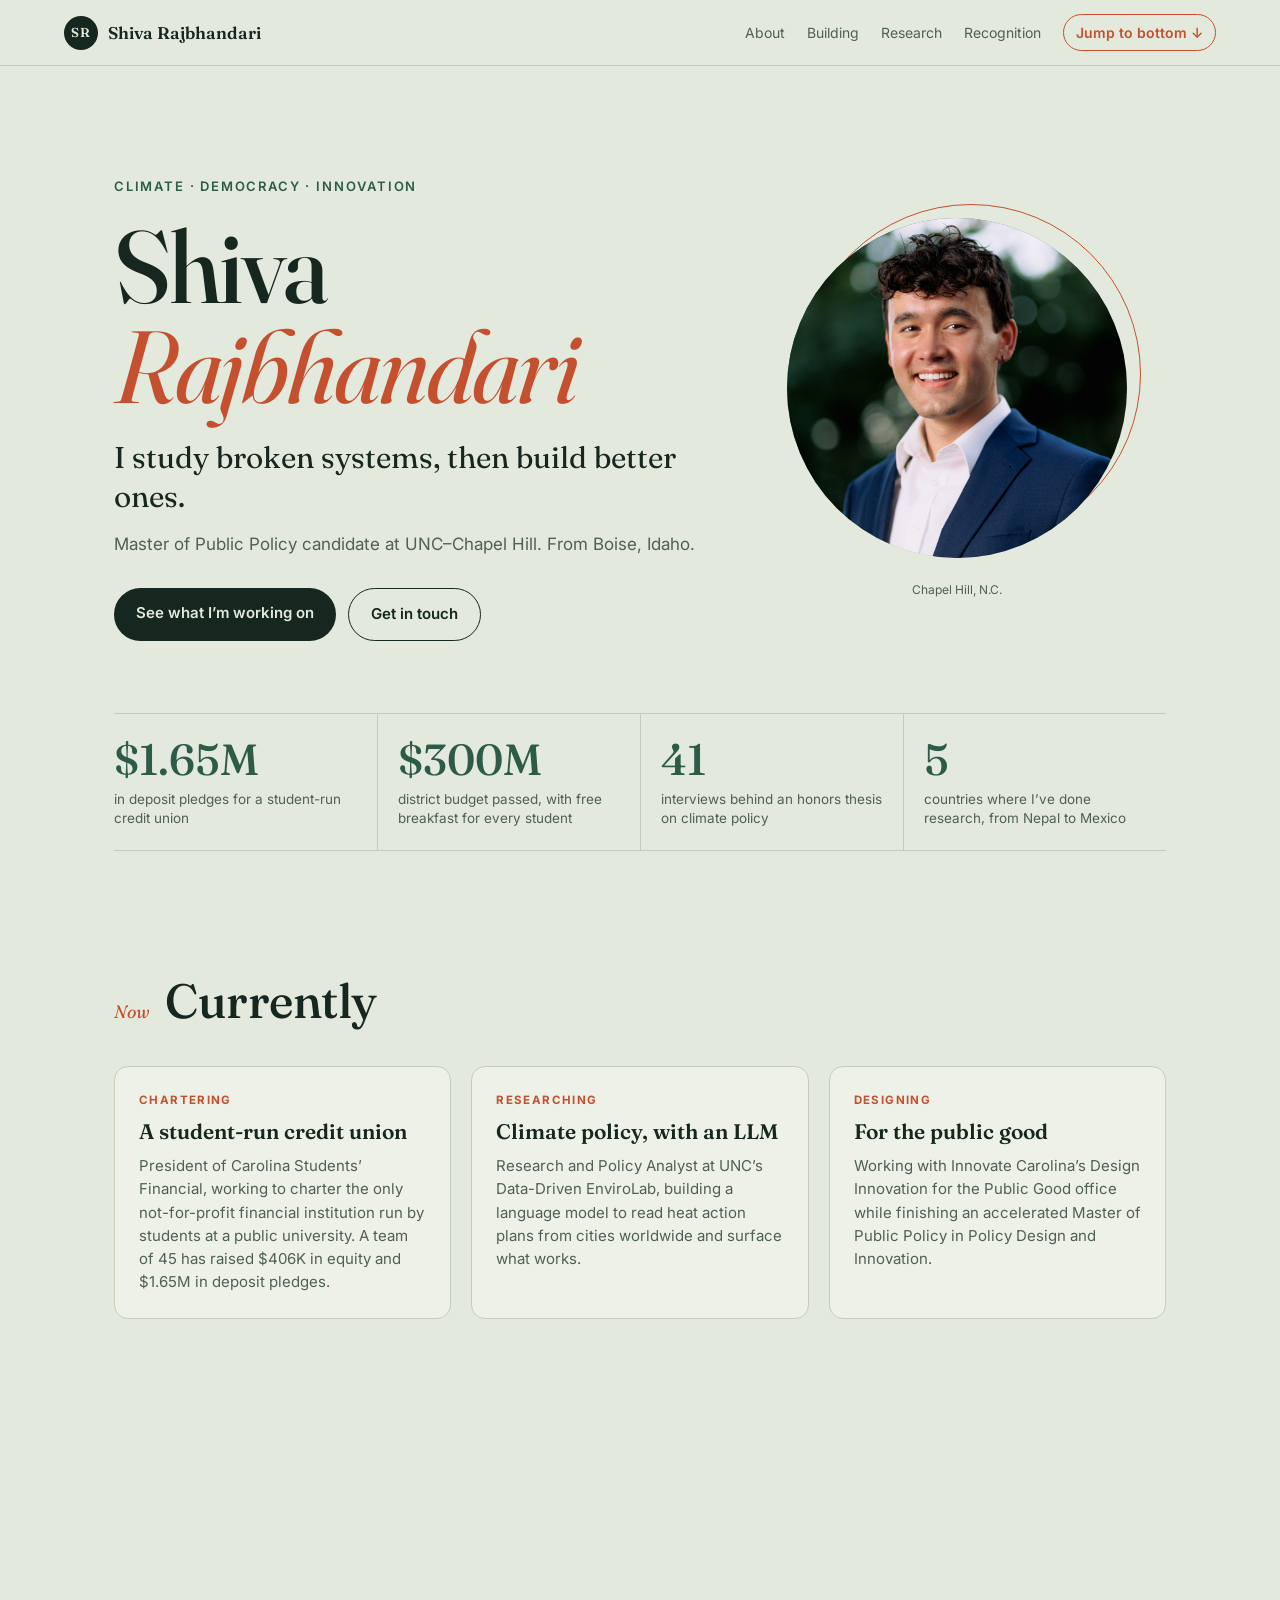
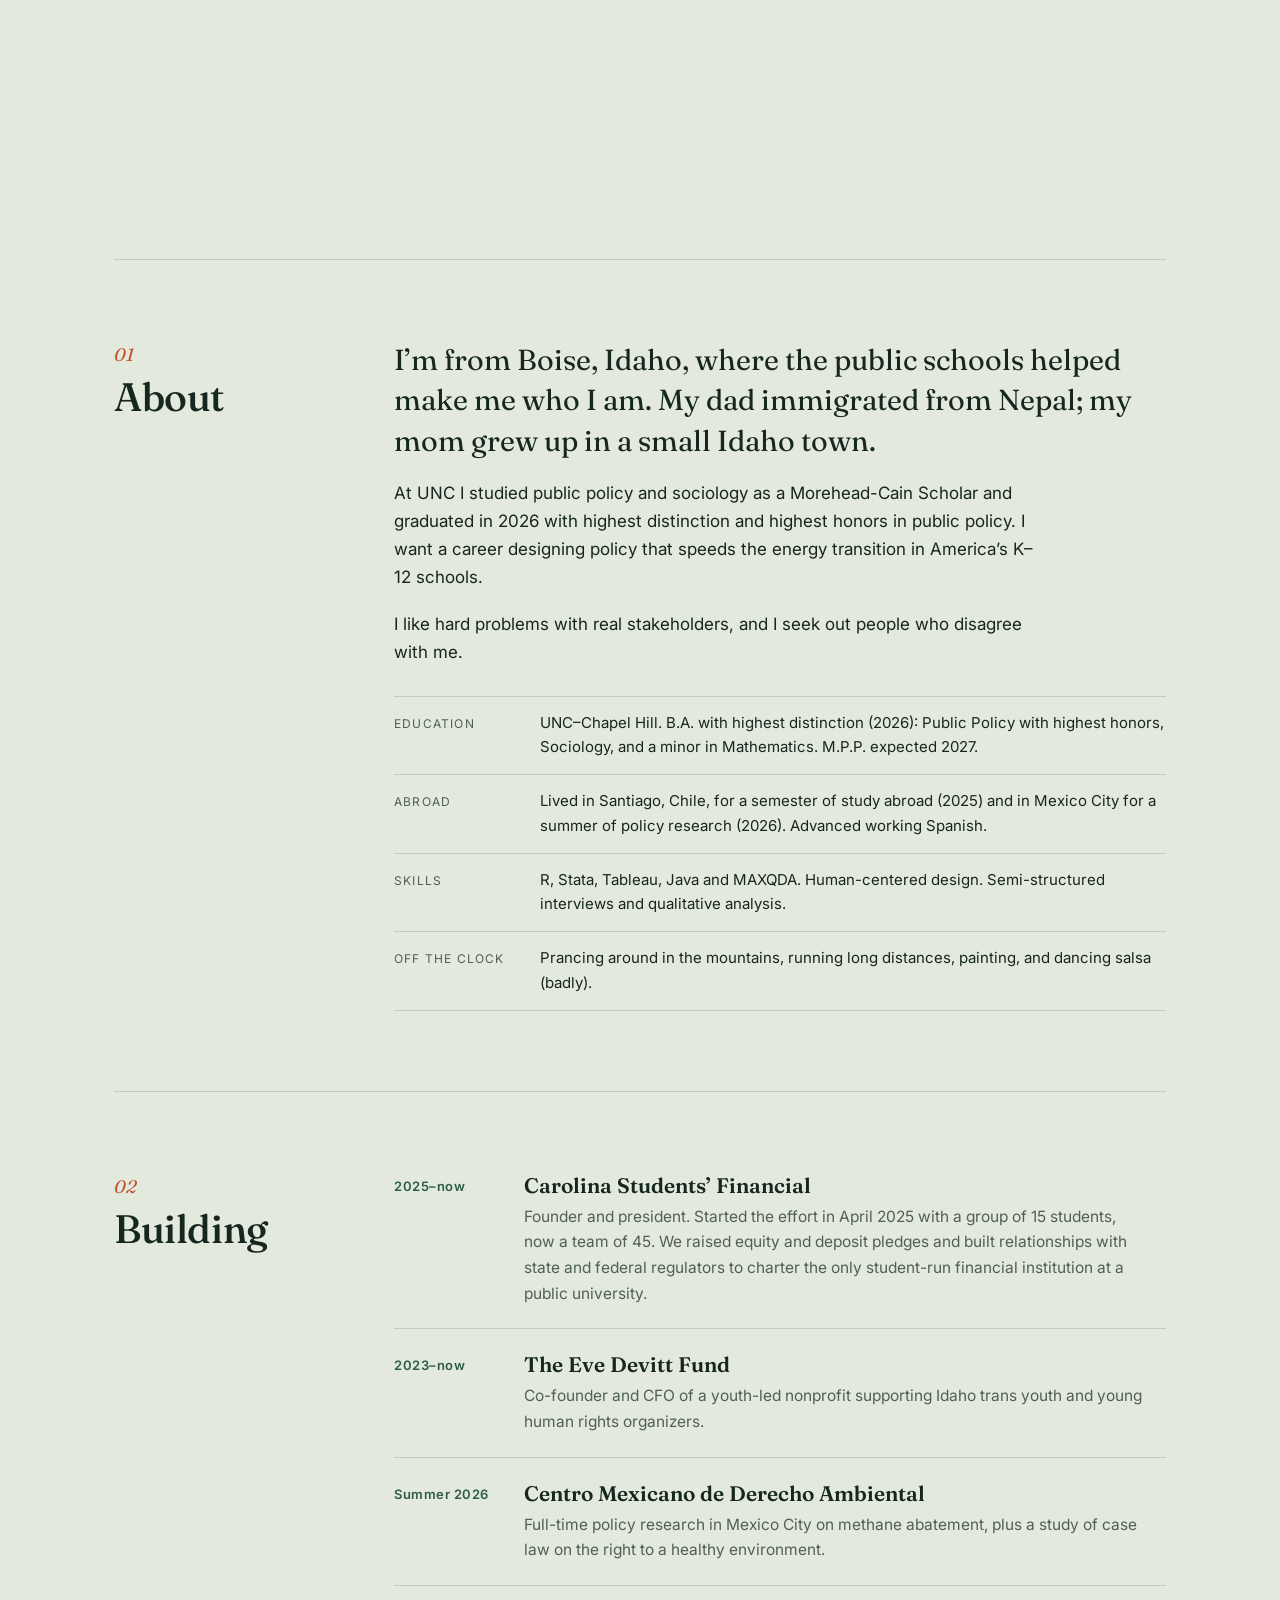
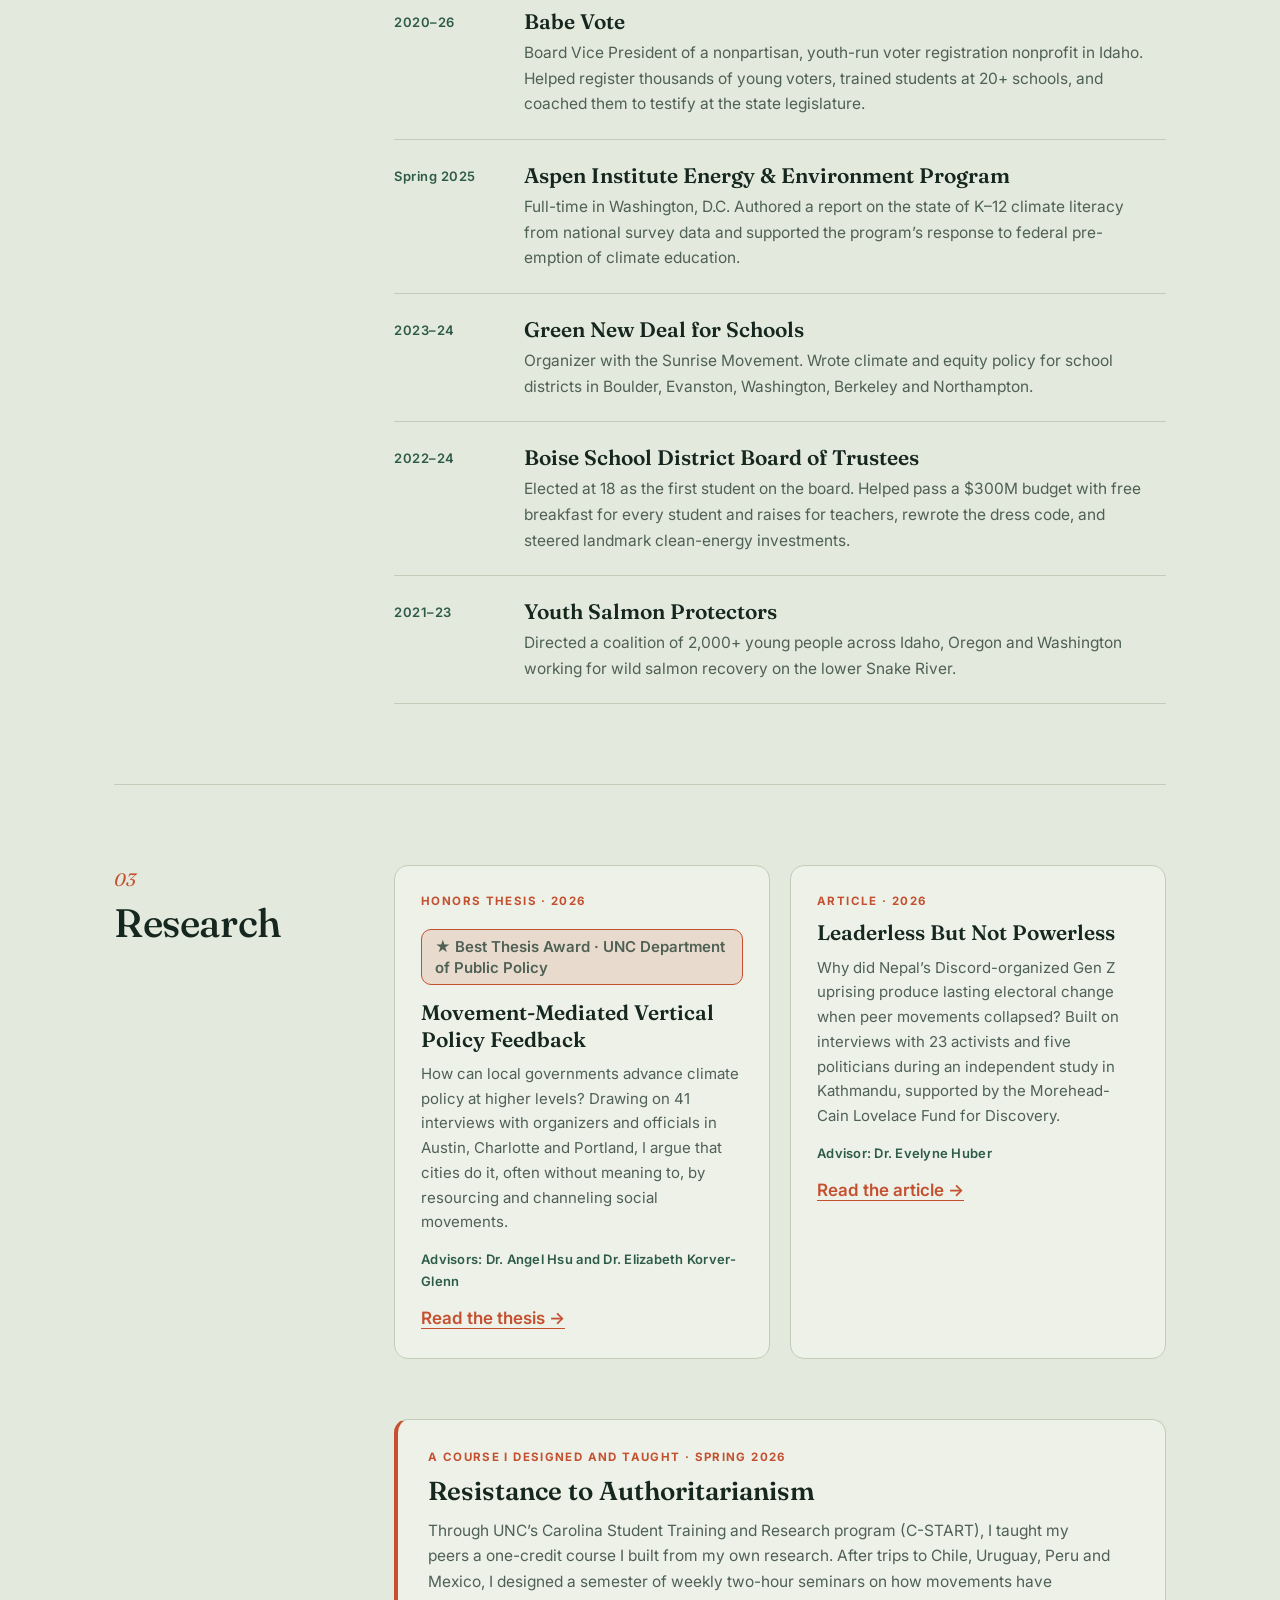
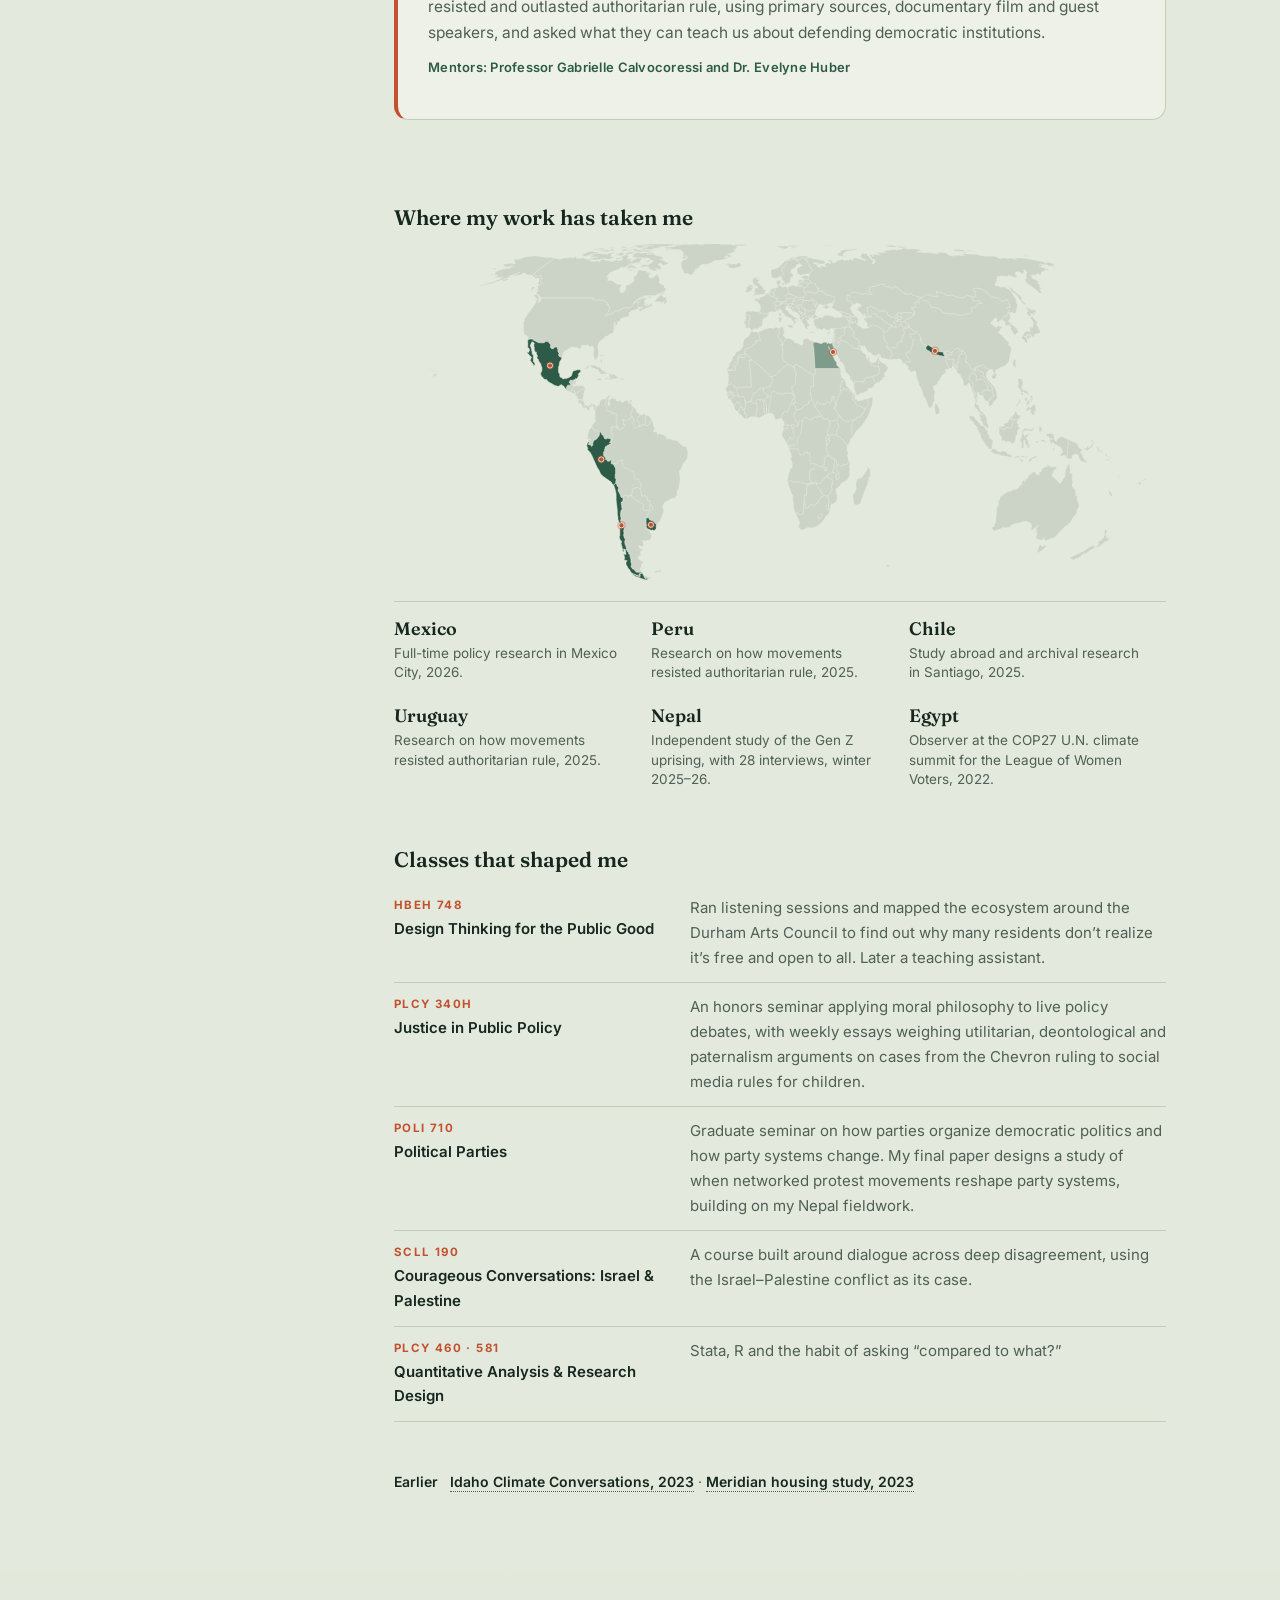
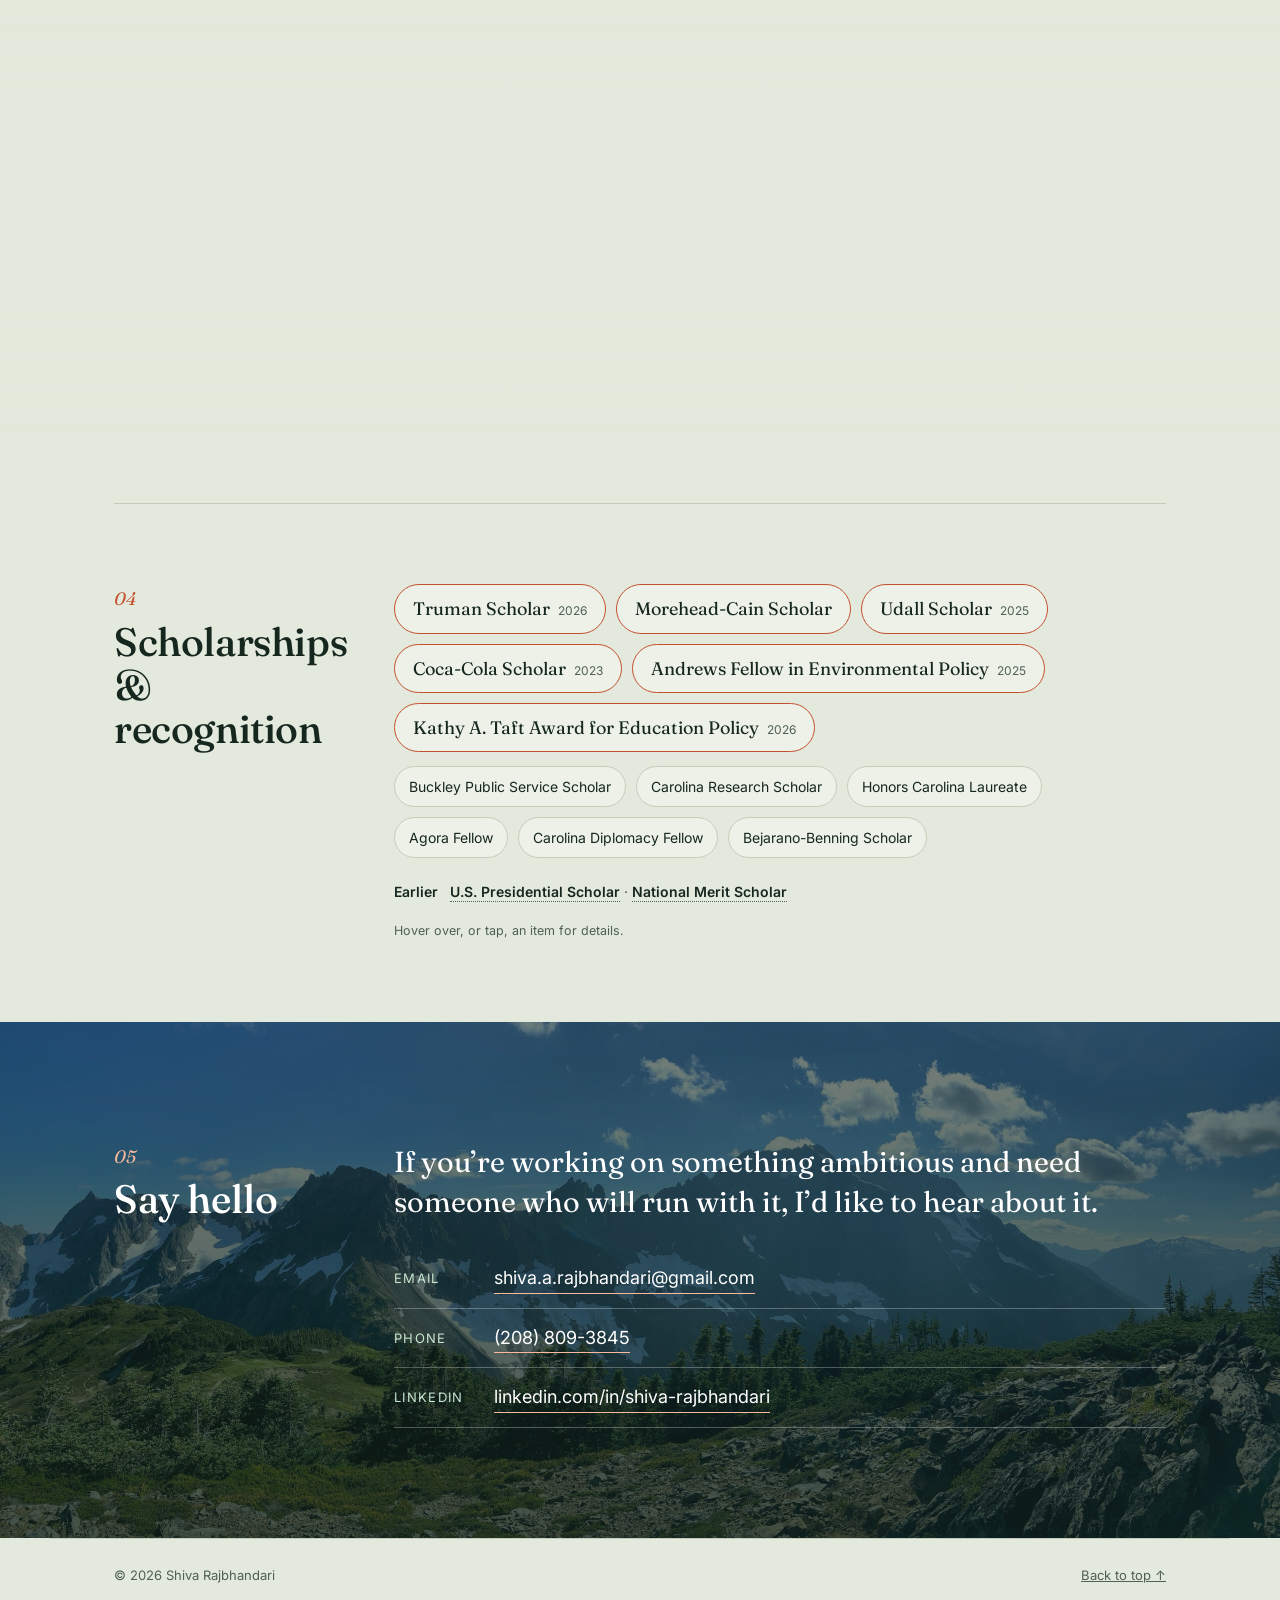
==== index.html @ c817c5ae "Classes: correct PLCY 340H number and rewrite 340H and POLI 710 descriptions Co-Authored-By: Claude " ====
<!doctype html>
<html lang="en">
<head>
<meta charset="utf-8">
<meta name="viewport" content="width=device-width,initial-scale=1">
<title>Shiva Rajbhandari</title>
<meta name="description" content="Shiva Rajbhandari builds institutions and policy at the intersection of climate, democracy and innovation. Master of Public Policy candidate at UNC–Chapel Hill, from Boise, Idaho.">
<link rel="preconnect" href="https://fonts.googleapis.com"><link rel="preconnect" href="https://fonts.gstatic.com" crossorigin>
<link href="https://fonts.googleapis.com/css2?family=Fraunces:ital,opsz,wght@0,9..144,400;0,9..144,500;0,9..144,600;1,9..144,400&family=Inter:wght@400;500;600;700&display=swap" rel="stylesheet">
<meta property="og:type" content="website">
<meta property="og:title" content="Shiva Rajbhandari">
<meta property="og:description" content="Shiva Rajbhandari builds institutions and policy at the intersection of climate, democracy and innovation. Master of Public Policy candidate at UNC–Chapel Hill, from Boise, Idaho.">
<meta property="og:url" content="https://www.shivarajbhandari.com/">
<meta property="og:image" content="https://www.shivarajbhandari.com/img/headshot.jpg">
<meta name="twitter:card" content="summary">
<link rel="canonical" href="https://www.shivarajbhandari.com/">
<link rel="icon" href="data:image/svg+xml,%3Csvg xmlns='http://www.w3.org/2000/svg' viewBox='0 0 64 64'%3E%3Ccircle cx='32' cy='32' r='32' fill='%2316271F'/%3E%3Ctext x='32' y='41' font-family='Georgia,serif' font-size='26' text-anchor='middle' fill='%23EDF1E7'%3ESR%3C/text%3E%3C/svg%3E">
<meta name="theme-color" content="#E3E9DC">
<script>document.documentElement.classList.add('js')</script>
<style>/* Direction A — "Field Notes": warm editorial, serif display, salmon accent */
:root{
  --bg:#E3E9DC; --paper:#EDF1E7; --ink:#16271F; --muted:#4F6055; --line:#C3CDB9;
  --accent:#C4502F; --river:#2D5B48; --gutter:clamp(20px,5vw,72px);
  --serif:'Fraunces',Georgia,serif; --sans:'Inter',system-ui,sans-serif;
}
@media (prefers-color-scheme: dark){
  :root{--bg:#1F3A2E;--paper:#274637;--ink:#EEF1E6;--muted:#AEC1B4;--line:#3A5A49;--accent:#F49C7A;--river:#BDE6C8}
}
*{box-sizing:border-box;margin:0}
html{scroll-behavior:smooth}
body{background:var(--bg);color:var(--ink);font:400 17px/1.65 var(--sans);-webkit-font-smoothing:antialiased}
a{color:inherit}
.skip{position:absolute;left:-999px}.skip:focus{left:12px;top:12px;background:var(--ink);color:var(--bg);padding:8px 12px;z-index:99}
.nav{position:sticky;top:0;z-index:20;display:flex;justify-content:space-between;align-items:center;padding:14px var(--gutter);background:color-mix(in srgb,var(--bg) 88%,transparent);backdrop-filter:blur(10px);border-bottom:1px solid var(--line)}
.brand{display:flex;gap:10px;align-items:center;text-decoration:none;font-family:var(--serif);font-weight:600}
.brand-mark{display:grid;place-items:center;width:34px;height:34px;border-radius:50%;background:var(--ink);color:var(--bg);font-size:13px;letter-spacing:.04em}
.nav nav{display:flex;gap:22px;align-items:center;font-size:14px}
.nav nav a{text-decoration:none;color:var(--muted)}.nav nav a:hover{color:var(--ink)}
.nav .jump{color:var(--accent);font-weight:600;border:1px solid var(--accent);padding:6px 12px;border-radius:99px}
.nav .jump:hover{background:var(--accent);color:var(--bg)}
main{max-width:1180px;margin:0 auto;padding:0 var(--gutter)}
.hero{display:grid;grid-template-columns:1.4fr 1fr;gap:48px;align-items:center;padding:clamp(48px,9vw,110px) 0 40px}
.eyebrow{font-size:13px;letter-spacing:.14em;text-transform:uppercase;color:var(--river);font-weight:600}
h1{font-family:var(--serif);font-weight:500;font-size:clamp(46px,8vw,104px);line-height:.98;letter-spacing:-.02em;margin:18px 0 22px}
h1 .em{font-style:italic;color:var(--accent);font-weight:400}
.lede{font-family:var(--serif);font-size:clamp(21px,2.6vw,30px);line-height:1.3;max-width:24em}
.sub{color:var(--muted);margin-top:14px}
.cta{display:flex;gap:12px;flex-wrap:wrap;margin-top:30px}
.btn{display:inline-block;text-decoration:none;font-weight:600;font-size:15px;padding:13px 22px;border-radius:99px;transition:transform .2s,background .2s}
.btn:hover{transform:translateY(-2px)}
.btn.primary{background:var(--ink);color:var(--bg)}.btn.ghost{border:1px solid var(--ink)}
.portrait{justify-self:center;position:relative}
.portrait-frame{width:min(340px,70vw);aspect-ratio:1;border-radius:50%;background:linear-gradient(140deg,var(--river),#8DB5A8 60%,#E9B79F);display:grid;place-items:center;font-family:var(--serif);font-size:96px;color:#fff;position:relative;z-index:1}
.portrait-frame::after{content:"";position:absolute;inset:0;border:1.5px solid var(--accent);border-radius:50%;transform:translate(14px,-14px);z-index:-1}
figcaption{text-align:center;font-size:12px;color:var(--muted);margin-top:22px}
.facts{grid-column:1/-1;list-style:none;padding:0;display:grid;grid-template-columns:repeat(4,1fr);border-top:1px solid var(--line);border-bottom:1px solid var(--line);margin-top:24px}
.facts li{padding:22px 20px;border-left:1px solid var(--line)}.facts li:first-child{border-left:0;padding-left:0}
.facts strong{display:block;font-family:var(--serif);font-size:clamp(28px,3.4vw,44px);font-weight:500;color:var(--river);line-height:1.1}
.facts span{font-size:13.5px;color:var(--muted);line-height:1.4;display:block;margin-top:6px}
.section-head{display:flex;align-items:baseline;gap:16px}
.num{font-family:var(--serif);font-style:italic;color:var(--accent);font-size:18px}
h2{font-family:var(--serif);font-weight:500;font-size:clamp(30px,4vw,48px);letter-spacing:-.01em}
h3{font-family:var(--serif);font-weight:600;font-size:21px;line-height:1.25}
.now{padding:70px 0 20px}
.now-grid{display:grid;grid-template-columns:repeat(3,1fr);gap:20px;margin-top:26px}
.card{background:var(--paper);border:1px solid var(--line);border-radius:14px;padding:24px;transition:transform .25s,box-shadow .25s}
.card:hover{transform:translateY(-4px);box-shadow:0 14px 30px -18px rgba(0,0,0,.35)}
.card .tag,.paper .tag{font-size:11.5px;letter-spacing:.12em;text-transform:uppercase;color:var(--accent);font-weight:700;margin-bottom:8px}
.card p:not(.tag){font-size:15px;color:var(--muted);margin-top:10px;line-height:1.55}
.card.option{border-style:dashed}
.block,.contact{display:grid;grid-template-columns:240px 1fr;gap:40px;padding:80px 0 10px;border-top:1px solid var(--line);margin-top:70px}
.block .section-head,.contact .section-head{align-self:start;position:sticky;top:90px;display:block}
.block .num,.contact .num{display:block;margin-bottom:6px}
.block-body p{margin-bottom:18px;max-width:38em}
.big{font-family:var(--serif);font-size:clamp(22px,2.6vw,29px);line-height:1.4}
.mini{margin-top:30px;border-top:1px solid var(--line)}
.mini div{display:grid;grid-template-columns:130px 1fr;gap:16px;padding:14px 0;border-bottom:1px solid var(--line);font-size:15px}
.mini dt{color:var(--muted);text-transform:uppercase;letter-spacing:.1em;font-size:12px;padding-top:3px}
.timeline{list-style:none;padding:0}
.timeline li{display:grid;grid-template-columns:110px 1fr;gap:20px;padding:22px 0;border-bottom:1px solid var(--line)}
.timeline li:first-child{padding-top:0}
.when{font-size:13px;color:var(--river);font-weight:600;padding-top:4px;letter-spacing:.04em}
.timeline p{color:var(--muted);margin-top:6px;font-size:15.5px;max-width:40em}
.paper-grid{grid-column:2;display:grid;grid-template-columns:1fr 1fr;gap:20px}
.paper{background:var(--paper);border:1px solid var(--line);border-radius:14px;padding:26px}
.paper p:not(.tag){margin:10px 0 14px;font-size:15px;color:var(--muted)}
.paper a,.orcid a{color:var(--accent);font-weight:600;text-decoration:none;border-bottom:1px solid currentColor}
.classes{grid-column:2;margin-top:10px}
.classes ul{list-style:none;padding:0;margin-top:12px}
.classes li{display:grid;grid-template-columns:280px 1fr;gap:16px;padding:12px 0;border-bottom:1px solid var(--line);font-size:15px}
.classes li span{color:var(--muted)}
.orcid{grid-column:2;font-size:14px;color:var(--muted)}
#research .section-head,#recognition .section-head{grid-row:1}
.recog{max-width:44em}
.chips{list-style:none;padding:0;display:flex;flex-wrap:wrap;gap:10px;margin-bottom:14px}
.chips li{border:1px solid var(--line);padding:8px 14px;border-radius:99px;font-size:14px;background:var(--paper)}
.chips.big li{font-family:var(--serif);font-size:18px;padding:11px 18px;border-color:var(--accent)}
.chips small{color:var(--muted);font-family:var(--sans);font-size:12px;margin-left:4px}
.earlier{font-size:14px;color:var(--muted);margin-top:22px}.earlier>span:first-child{color:var(--ink);font-weight:600;margin-right:8px}.earlier .inline-chip{color:var(--ink);font-weight:600}
.contact{padding-bottom:70px}
.contact-list{list-style:none;padding:0;margin-top:26px}
.contact-list li{display:grid;grid-template-columns:110px 1fr;padding:14px 0;border-bottom:1px solid var(--line);font-size:18px}
.contact-list span{color:var(--muted);font-size:13px;letter-spacing:.1em;text-transform:uppercase;padding-top:5px}
.contact-list a{text-decoration:none;border-bottom:1px solid var(--accent);justify-self:start}
.foot{display:flex;justify-content:space-between;max-width:1180px;margin:0 auto;padding:26px var(--gutter) 40px;color:var(--muted);font-size:13px;border-top:1px solid var(--line)}
.js .reveal{opacity:0;transform:translateY(18px);transition:opacity .7s ease,transform .7s ease}
.js .reveal.in{opacity:1;transform:none}
@media (prefers-reduced-motion:reduce){html{scroll-behavior:auto}.js .reveal{opacity:1;transform:none;transition:none}}
@media (max-width:900px){
  .hero{grid-template-columns:1fr}.portrait{order:-1;justify-self:start}.portrait-frame{width:200px;font-size:60px}
  .facts{grid-template-columns:1fr 1fr}.facts li:nth-child(3){border-left:0;padding-left:0}
  .now-grid{grid-template-columns:1fr}
  .block,.contact{grid-template-columns:1fr;gap:20px}.block .section-head,.contact .section-head{position:static}
  .paper-grid,.classes,.orcid{grid-column:1}.paper-grid{grid-template-columns:1fr}
  .classes li{grid-template-columns:1fr;gap:2px}
  .nav nav a:not(.jump){display:none}
}
@media (max-width:560px){.now-grid{grid-template-columns:1fr}.timeline li,.mini div{grid-template-columns:1fr;gap:4px}}

.award{display:inline-block;background:color-mix(in srgb,var(--accent) 14%,transparent);color:var(--accent);border:1px solid var(--accent);border-radius:10px;padding:6px 13px;font-size:13px;line-height:1.4;font-weight:600;margin:2px 0 12px}
.classes strong{display:block;font-weight:600}
.code{display:block;font-style:normal;font-size:11.5px;letter-spacing:.12em;color:var(--accent);font-weight:700;margin-bottom:2px}

.timeline a{color:var(--accent);font-weight:600;text-decoration:none;border-bottom:1px solid currentColor;white-space:nowrap}

/* ---------- Full-pass additions ---------- */
.timeline li.compact{padding:14px 0}
.timeline li.compact h3{font-size:17px}
.timeline li.compact p{font-size:14.5px;margin-top:2px}
.advisors{font-size:13px!important;color:var(--river)!important;font-weight:600;letter-spacing:.02em;margin:0 0 12px!important}
.teach{grid-column:2;margin-top:20px;background:var(--paper);border:1px solid var(--line);border-left:4px solid var(--accent);border-radius:14px;padding:28px 30px}
.teach .tag{font-size:11.5px;letter-spacing:.12em;text-transform:uppercase;color:var(--accent);font-weight:700;margin-bottom:8px}
.teach h3{font-size:26px;margin-bottom:10px}
.teach p:not(.tag){color:var(--muted);font-size:15.5px;max-width:44em;margin-bottom:12px}
.mapblock{grid-column:2;margin-top:44px}
.mapblock h3{margin-bottom:14px}
.map{width:100%;height:auto;display:block}
.map .land{fill:color-mix(in srgb,var(--ink) 11%,var(--bg));stroke:var(--bg);stroke-width:.6}
.map .hl{fill:var(--river);stroke:var(--bg);stroke-width:.8;transition:fill .2s}
.map .pin .dot{fill:var(--accent);stroke:var(--bg);stroke-width:1.5}
.map .pin .pulse{fill:var(--accent);opacity:.35;transform-box:fill-box;transform-origin:center;animation:pulse 2.6s ease-out infinite}
@keyframes pulse{0%{transform:scale(.6);opacity:.55}100%{transform:scale(2.6);opacity:0}}
@media (prefers-reduced-motion:reduce){.map .pin .pulse{animation:none;opacity:.25}}
.places{list-style:none;padding:0;margin-top:18px;display:grid;grid-template-columns:repeat(5,1fr);gap:0;border-top:1px solid var(--line)}
.places li{padding:14px 14px 0 0;font-size:13.5px;line-height:1.45;color:var(--muted)}
.places strong{display:block;font-family:var(--serif);font-size:18px;font-weight:600;color:var(--ink);margin-bottom:2px}
.places li:hover strong{color:var(--accent)}
@media (max-width:900px){.teach,.mapblock{grid-column:1}.places{grid-template-columns:1fr 1fr}.teach{padding:22px}}
@media (max-width:560px){.places{grid-template-columns:1fr}}

/* ---------- Palettes (mockup preview) ---------- */
:root[data-palette="cream"]{--bg:#F5F1E8;--paper:#FBF8F1;--ink:#17242B;--muted:#5B6B70;--line:#D9D2C3;--accent:#D9583B;--river:#2F5D62}
:root[data-palette="sage"]{--bg:#E3E9DC;--paper:#EDF1E7;--ink:#16271F;--muted:#4F6055;--line:#C3CDB9;--accent:#C4502F;--river:#2D5B48}
:root[data-palette="fern"]{--bg:#1F3A2E;--paper:#274637;--ink:#EEF1E6;--muted:#AEC1B4;--line:#3A5A49;--accent:#F49C7A;--river:#BDE6C8}
:root[data-palette="teal"]{--bg:#17404E;--paper:#1D4B5A;--ink:#EAF5EE;--muted:#A3C4C7;--line:#2E5D6B;--accent:#B4F0C2;--river:#8FD3B0}
:root[data-palette="fern"] .portrait-frame,:root[data-palette="teal"] .portrait-frame{color:#0F2018}
:root[data-palette="fern"] .card:hover,:root[data-palette="teal"] .card:hover{box-shadow:0 14px 30px -18px rgba(0,0,0,.6)}
body{transition:background-color .35s,color .35s}
.palette-switch{position:fixed;left:16px;bottom:16px;z-index:50;display:flex;gap:8px;align-items:center;background:color-mix(in srgb,var(--paper) 92%,transparent);border:1px solid var(--line);padding:8px 12px;border-radius:99px;font:600 12px/1 var(--sans);color:var(--muted);box-shadow:0 8px 24px -12px rgba(0,0,0,.4);backdrop-filter:blur(8px)}
.palette-switch button{width:22px;height:22px;border-radius:50%;background:var(--sw);border:1.5px solid var(--muted);cursor:pointer;padding:0}
.palette-switch button[aria-pressed="true"]{outline:2px solid var(--accent);outline-offset:2px}
.block .section-head h2,.contact .section-head h2{font-size:clamp(28px,3.1vw,40px);line-height:1.1}


/* ---------- Round 3 ---------- */
.paper.wide{grid-column:1/-1}
.places{grid-template-columns:repeat(3,1fr)!important}
.places li{padding-bottom:6px}
@media (max-width:560px){.places{grid-template-columns:1fr!important}}
.map .hl.alt{fill:color-mix(in srgb,var(--river) 55%,var(--bg))}
.chips li,.inline-chip{position:relative;cursor:default}
.chips li:focus,.inline-chip:focus{outline:2px solid var(--accent);outline-offset:2px}
.inline-chip{border-bottom:1px dotted var(--muted);padding-bottom:1px}
.tip{position:absolute;z-index:30;left:0;bottom:calc(100% + 10px);width:min(300px,80vw);padding:12px 14px;border-radius:10px;background:var(--ink);color:var(--bg);font:400 13.5px/1.5 var(--sans);text-align:left;letter-spacing:0;box-shadow:0 12px 28px -12px rgba(0,0,0,.5);opacity:0;visibility:hidden;transform:translateY(4px);transition:opacity .18s,transform .18s,visibility .18s;pointer-events:none}
.tip b{display:block;font-weight:700;margin-bottom:3px}
.tip::after{content:"";position:absolute;left:22px;top:100%;border:6px solid transparent;border-top-color:var(--ink)}
.chips li:hover .tip,.chips li:focus .tip,.inline-chip:hover .tip,.inline-chip:focus .tip{opacity:1;visibility:visible;transform:none}
.chips li:nth-child(3n) .tip,.chips li:nth-child(3n-1):last-child .tip{left:auto;right:0}
.chips li:nth-child(3n) .tip::after{left:auto;right:22px}
.chips.big small{pointer-events:none}
.hint{font-size:12.5px;color:var(--muted);margin-top:18px}
@media (hover:none){.hint{display:block}}
@media (max-width:700px){.tip{position:fixed;left:16px;right:16px;bottom:16px;top:auto;width:auto;transform:none}.tip::after{display:none}.chips li:nth-child(3n) .tip{left:16px;right:16px}}
@media (prefers-reduced-motion:reduce){.tip{transition:none}}


/* ---------- Photos ---------- */
.portrait-frame{overflow:visible}
.portrait-frame img{position:absolute;inset:0;width:100%;height:100%;object-fit:cover;object-position:50% 22%;border-radius:50%;z-index:2}
.photo-band{position:relative;left:50%;width:100vw;margin:70px 0 0 -50vw;height:clamp(200px,30vw,380px);background:var(--img) center/cover no-repeat;background-attachment:fixed}
.photo-band.tall{height:clamp(240px,36vw,460px);background-position:center 60%}
.photo-band::after{content:"";position:absolute;inset:0;background:linear-gradient(to bottom,color-mix(in srgb,var(--bg) 14%,transparent),transparent 30%,transparent 70%,color-mix(in srgb,var(--bg) 14%,transparent))}
.contact.has-photo{position:relative;isolation:isolate;border-top:0;color:#F2F5EC;padding-top:120px;padding-bottom:110px}
.contact.has-photo::before{content:"";position:absolute;z-index:-1;top:0;bottom:0;left:50%;width:100vw;margin-left:-50vw;background:linear-gradient(rgba(16,34,26,.58),rgba(16,34,26,.78)),var(--img) center/cover no-repeat}
.contact.has-photo .num{color:#F8B99C}
.contact.has-photo h2,.contact.has-photo .big{color:#fff}
.contact.has-photo .contact-list li{border-color:rgba(255,255,255,.28)}
.contact.has-photo .contact-list span{color:#C9E7D2}
.contact.has-photo .contact-list a{color:#fff;border-color:#F8B99C}
.foot{margin-top:0}
@media (max-width:900px),(prefers-reduced-motion:reduce){.photo-band{background-attachment:scroll}}


/* ---------- Round 5: map linking, earlier line ---------- */
.earlier.extra{grid-column:2;margin-top:8px}
@media (max-width:900px){.earlier.extra{grid-column:1}}
a.inline-chip{text-decoration:none;color:var(--ink)}
a.inline-chip:hover{color:var(--accent)}
.map .pin{cursor:pointer}
.map .pin .hit{fill:transparent}
.map .hl{cursor:pointer}
.map .pin .dot{transition:transform .2s;transform-box:fill-box;transform-origin:center}
.map .pin.active .dot,.map .pin:hover .dot{transform:scale(1.7)}
.map .hl.active,.map .hl:hover{fill:var(--accent)}
.map .hl.alt.active,.map .hl.alt:hover{fill:color-mix(in srgb,var(--accent) 70%,var(--bg))}
.places li{cursor:default;transition:background .2s;border-radius:0 0 8px 8px;padding-left:8px;margin-left:-8px}
.places li.active{background:color-mix(in srgb,var(--accent) 10%,transparent)}
.places li.active strong{color:var(--accent)}

.earlier .tip{width:min(340px,80vw)}

/* ---------- Final QA fixes ---------- */
body{overflow-x:clip}
.block,.contact{grid-template-columns:240px minmax(0,1fr)}
@media (max-width:900px){.block,.contact{grid-template-columns:minmax(0,1fr)}figcaption{text-align:left}}
.contact-list li{grid-template-columns:100px minmax(0,1fr)}
.contact-list a{overflow-wrap:anywhere}
@media (max-width:560px){.contact-list li{grid-template-columns:78px minmax(0,1fr);font-size:16px}.contact-list a{justify-self:stretch}}
</style>
</head>
<body>
<a class="skip" href="#main">Skip to content</a>

<header class="nav" id="nav">
  <a class="brand" href="#top" aria-label="Shiva Rajbhandari, home"><span class="brand-mark">SR</span><span class="brand-name">Shiva Rajbhandari</span></a>
  <nav aria-label="Primary">
    <a href="#about">About</a>
    <a href="#building">Building</a>
    <a href="#research">Research</a>
    <a href="#recognition">Recognition</a>
    <a class="jump" href="#contact">Jump to bottom <span aria-hidden="true">↓</span></a>
  </nav>
</header>

<main id="main">

  <section class="hero" id="top">
    <div class="hero-text">
      <p class="eyebrow">Climate &middot; Democracy &middot; Innovation</p>
      <h1>Shiva <span class="em">Rajbhandari</span></h1>
      <p class="lede">I study broken systems, then build better ones.</p>
      <p class="sub">Master of Public Policy candidate at UNC&ndash;Chapel Hill. From Boise, Idaho.</p>
      <div class="cta">
        <a class="btn primary" href="#now">See what I&rsquo;m working on</a>
        <a class="btn ghost" href="#contact">Get in touch</a>
      </div>
    </div>
    <figure class="portrait">
      <div class="portrait-frame"><span>SR</span><img src="img/headshot.jpg" alt="Portrait of Shiva Rajbhandari" onerror="this.remove()"></div>
      <figcaption>Chapel Hill, N.C.</figcaption>
    </figure>
    <ul class="facts" aria-label="By the numbers">
      <li><strong>$1.65M</strong><span>in deposit pledges for a student-run credit union</span></li>
      <li><strong>$300M</strong><span>district budget passed, with free breakfast for every student</span></li>
      <li><strong>41</strong><span>interviews behind an honors thesis on climate policy</span></li>
      <li><strong>5</strong><span>countries where I&rsquo;ve done research, from Nepal to Mexico</span></li>
    </ul>
  </section>

  <section class="now" id="now">
    <div class="section-head reveal"><span class="num">Now</span><h2>Currently</h2></div>
    <div class="now-grid">
      <article class="card reveal">
        <p class="tag">Chartering</p>
        <h3>A student-run credit union</h3>
        <p>President of Carolina Students&rsquo; Financial, working to charter the only not-for-profit financial institution run by students at a public university. A team of 45 has raised $406K in equity and $1.65M in deposit pledges.</p>
      </article>
      <article class="card reveal">
        <p class="tag">Researching</p>
        <h3>Climate policy, with an LLM</h3>
        <p>Research and Policy Analyst at UNC&rsquo;s Data-Driven EnviroLab, building a language model to read heat action plans from cities worldwide and surface what works.</p>
      </article>
      <article class="card reveal">
        <p class="tag">Designing</p>
        <h3>For the public good</h3>
        <p>Working with Innovate Carolina&rsquo;s Design Innovation for the Public Good office while finishing an accelerated Master of Public Policy in Policy Design and Innovation.</p>
      </article>
    </div>
  </section>

  <div class="photo-band" aria-hidden="true" style="--img:url(img/IMG_2171.jpg)"></div>

  <section class="block" id="about">
    <div class="section-head reveal"><span class="num">01</span><h2>About</h2></div>
    <div class="block-body reveal">
      <p class="big">I&rsquo;m from Boise, Idaho, where the public schools helped make me who I am. My dad immigrated from Nepal; my mom grew up in a small Idaho town.</p>
      <p>At UNC I studied public policy and sociology as a Morehead-Cain Scholar and graduated in 2026 with highest distinction and highest honors in public policy. I want a career designing policy that speeds the energy transition in America&rsquo;s K&ndash;12 schools.</p>
      <p>I like hard problems with real stakeholders, and I seek out people who disagree with me.</p>
      <dl class="mini">
        <div><dt>Education</dt><dd>UNC&ndash;Chapel Hill. B.A. with highest distinction (2026): Public Policy with highest honors, Sociology, and a minor in Mathematics. M.P.P. expected 2027.</dd></div>
        <div><dt>Abroad</dt><dd>Lived in Santiago, Chile, for a semester of study abroad (2025) and in Mexico City for a summer of policy research (2026). Advanced working Spanish.</dd></div>
        <div><dt>Skills</dt><dd>R, Stata, Tableau, Java and MAXQDA. Human-centered design. Semi-structured interviews and qualitative analysis.</dd></div>
        <div><dt>Off the clock</dt><dd>Prancing around in the mountains, running long distances, painting, and dancing salsa (badly).</dd></div>
      </dl>
    </div>
  </section>

  <section class="block" id="building">
    <div class="section-head reveal"><span class="num">02</span><h2>Building</h2></div>
    <ol class="timeline">
      <li class="reveal"><span class="when">2025&ndash;now</span><div><h3>Carolina Students&rsquo; Financial</h3><p>Founder and president. Started the effort in April 2025 with a group of 15 students, now a team of 45. We raised equity and deposit pledges and built relationships with state and federal regulators to charter the only student-run financial institution at a public university.</p></div></li>
      <li class="reveal"><span class="when">2023&ndash;now</span><div><h3>The Eve Devitt Fund</h3><p>Co-founder and CFO of a youth-led nonprofit supporting Idaho trans youth and young human rights organizers.</p></div></li>
      <li class="reveal"><span class="when">Summer 2026</span><div><h3>Centro Mexicano de Derecho Ambiental</h3><p>Full-time policy research in Mexico City on methane abatement, plus a study of case law on the right to a healthy environment.</p></div></li>
      <li class="reveal"><span class="when">2020&ndash;26</span><div><h3>Babe Vote</h3><p>Board Vice President of a nonpartisan, youth-run voter registration nonprofit in Idaho. Helped register thousands of young voters, trained students at 20+ schools, and coached them to testify at the state legislature.</p></div></li>
      <li class="reveal"><span class="when">Spring 2025</span><div><h3>Aspen Institute Energy &amp; Environment Program</h3><p>Full-time in Washington, D.C. Authored a report on the state of K&ndash;12 climate literacy from national survey data and supported the program&rsquo;s response to federal pre-emption of climate education.</p></div></li>
      <li class="reveal"><span class="when">2023&ndash;24</span><div><h3>Green New Deal for Schools</h3><p>Organizer with the Sunrise Movement. Wrote climate and equity policy for school districts in Boulder, Evanston, Washington, Berkeley and Northampton.</p></div></li>
      <li class="reveal"><span class="when">2022&ndash;24</span><div><h3>Boise School District Board of Trustees</h3><p>Elected at 18 as the first student on the board. Helped pass a $300M budget with free breakfast for every student and raises for teachers, rewrote the dress code, and steered landmark clean-energy investments.</p></div></li>
      <li class="reveal"><span class="when">2021&ndash;23</span><div><h3>Youth Salmon Protectors</h3><p>Directed a coalition of 2,000+ young people across Idaho, Oregon and Washington working for wild salmon recovery on the lower Snake River.</p></div></li>
    </ol>
  </section>

  <section class="block" id="research">
    <div class="section-head reveal"><span class="num">03</span><h2>Research</h2></div>
    <div class="paper-grid">
      <article class="paper reveal">
        <p class="tag">Honors thesis &middot; 2026</p>
        <p class="award"><span aria-hidden="true">&#9733;</span> Best Thesis Award &middot; UNC Department of Public Policy</p>
        <h3>Movement-Mediated Vertical Policy Feedback</h3>
        <p>How can local governments advance climate policy at higher levels? Drawing on 41 interviews with organizers and officials in Austin, Charlotte and Portland, I argue that cities do it, often without meaning to, by resourcing and channeling social movements.</p>
        <p class="advisors">Advisors: Dr. Angel Hsu and Dr. Elizabeth Korver-Glenn</p>
        <a href="https://doi.org/10.17615/AKR4-A183">Read the thesis &rarr;</a>
      </article>
      <article class="paper reveal">
        <p class="tag">Article &middot; 2026</p>
        <h3>Leaderless But Not Powerless</h3>
        <p>Why did Nepal&rsquo;s Discord-organized Gen Z uprising produce lasting electoral change when peer movements collapsed? Built on interviews with 23 activists and five politicians during an independent study in Kathmandu, supported by the Morehead-Cain Lovelace Fund for Discovery.</p>
        <p class="advisors">Advisor: Dr. Evelyne Huber</p>
        <a href="https://doi.org/10.17615/FT5C-AV12">Read the article &rarr;</a>
      </article>
    </div>

    <article class="teach reveal">
      <p class="tag">A course I designed and taught &middot; Spring 2026</p>
      <h3>Resistance to Authoritarianism</h3>
      <p>Through UNC&rsquo;s Carolina Student Training and Research program (C-START), I taught my peers a one-credit course I built from my own research. After trips to Chile, Uruguay, Peru and Mexico, I designed a semester of weekly two-hour seminars on how movements have resisted and outlasted authoritarian rule, using primary sources, documentary film and guest speakers, and asked what they can teach us about defending democratic institutions.</p>
      <p class="advisors">Mentors: Professor Gabrielle Calvocoressi and Dr. Evelyne Huber</p>
    </article>

    <div class="mapblock reveal">
      <h3>Where my work has taken me</h3>
      <svg class="map" viewBox="-601 -306 1258 552" role="img" aria-labelledby="map-t map-d" xmlns="http://www.w3.org/2000/svg">
<title id="map-t">Countries where Shiva&#8217;s work has taken him</title>
<desc id="map-d">A world map with Mexico, Peru, Chile, Uruguay, Nepal and Egypt highlighted.</desc>
<path class="land" d="M615,83L617,82L617,83L616,86L614,86L612,86L612,84L614,82L615,83ZM624,76L625,76L624,78L623,78L621,79L618,80L618,79L620,78L622,77L624,76ZM120,5L133,15L133,18L138,22L137,28L137,31L139,33L139,34L138,37L138,38L138,40L139,43L140,48L141,49L138,52L135,54L132,53L131,55L129,55L128,56L124,54L121,55L120,48L119,46L118,45L115,44L113,42L111,42L110,41L108,40L106,34L104,31L104,28L104,26L104,21L105,21L106,19L108,17L109,16L109,14L108,13L108,11L109,11L109,8L107,5L109,5L113,5L120,5ZM-29,-129L-29,-128L-29,-121L-40,-121L-41,-110L-44,-109L-45,-107L-44,-100L-58,-100L-58,-99L-58,-101L-50,-101L-50,-103L-48,-105L-47,-111L-42,-116L-40,-122L-39,-122L-38,-125L-35,-126L-34,-125L-33,-125L-32,-126L-29,-127L-29,-129ZM-361,-218L-364,-221L-365,-223L-369,-224L-368,-228L-365,-230L-368,-231L-366,-234L-367,-237L-365,-239L-362,-240L-360,-242L-363,-244L-361,-248L-361,-251L-361,-252L-362,-253L-361,-255L-365,-254L-370,-252L-370,-254L-370,-256L-372,-257L-374,-257L-353,-273L-339,-283L-335,-282L-333,-281L-331,-281L-328,-282L-324,-283L-320,-283L-315,-284L-311,-284L-310,-283L-308,-284L-306,-285L-304,-285L-303,-282L-298,-284L-300,-282L-296,-283L-295,-283L-292,-283L-290,-282L-285,-281L-282,-281L-280,-281L-278,-280L-283,-279L-279,-278L-272,-278L-269,-279L-268,-277L-264,-278L-266,-280L-263,-280L-260,-281L-258,-281L-257,-280L-256,-279L-253,-279L-249,-278L-245,-278L-242,-278L-240,-280L-238,-280L-235,-279L-237,-277L-234,-279L-232,-279L-228,-281L-229,-283L-231,-284L-228,-287L-224,-288L-221,-288L-220,-287L-219,-284L-222,-283L-218,-283L-221,-280L-216,-282L-214,-280L-217,-278L-216,-277L-212,-279L-208,-281L-205,-283L-202,-283L-199,-283L-197,-282L-198,-280L-200,-279L-200,-278L-201,-276L-208,-275L-211,-274L-213,-275L-215,-274L-220,-271L-221,-270L-226,-268L-230,-268L-233,-267L-234,-265L-238,-264L-243,-262L-249,-259L-252,-256L-255,-252L-251,-252L-252,-249L-253,-246L-248,-247L-244,-245L-242,-244L-242,-243L-239,-242L-237,-240L-232,-240L-229,-240L-232,-237L-233,-233L-233,-229L-231,-226L-228,-227L-224,-231L-223,-236L-224,-238L-218,-240L-214,-242L-211,-244L-210,-247L-210,-249L-211,-252L-206,-255L-205,-258L-203,-263L-201,-264L-197,-263L-194,-262L-192,-263L-190,-262L-188,-260L-188,-259L-183,-259L-185,-256L-186,-252L-184,-252L-183,-250L-178,-252L-174,-255L-171,-257L-171,-254L-169,-250L-168,-246L-170,-244L-168,-242L-166,-240L-162,-239L-161,-238L-161,-235L-159,-234L-158,-233L-159,-229L-162,-228L-165,-226L-170,-225L-175,-222L-180,-222L-186,-222L-190,-222L-193,-222L-197,-219L-201,-218L-208,-213L-212,-209L-210,-210L-203,-215L-195,-218L-191,-218L-189,-217L-193,-214L-193,-210L-193,-207L-190,-205L-185,-206L-181,-210L-181,-207L-180,-206L-185,-203L-192,-201L-196,-199L-200,-196L-202,-197L-201,-200L-195,-203L-200,-203L-203,-203L-204,-205L-202,-210L-203,-211L-205,-211L-206,-212L-209,-209L-212,-206L-213,-204L-215,-203L-216,-203L-217,-202L-222,-202L-227,-202L-228,-201L-233,-199L-233,-198L-235,-197L-238,-197L-241,-197L-242,-196L-242,-195L-242,-194L-243,-194L-248,-192L-251,-191L-255,-189L-256,-189L-257,-190L-257,-191L-256,-192L-253,-194L-251,-196L-250,-200L-249,-204L-252,-205L-251,-206L-251,-207L-252,-207L-252,-208L-253,-208L-254,-208L-253,-208L-254,-209L-253,-210L-255,-211L-257,-212L-259,-214L-261,-215L-264,-214L-265,-214L-268,-215L-271,-214L-273,-215L-276,-216L-278,-216L-278,-217L-278,-219L-279,-219L-280,-218L-286,-218L-296,-218L-306,-218L-315,-218L-323,-218L-332,-218L-341,-218L-344,-218L-353,-218L-361,-218ZM-218,-263L-215,-265L-212,-265L-212,-264L-216,-262L-218,-262L-218,-263ZM-186,-290L-187,-291L-187,-292L-185,-292L-180,-292L-177,-291L-178,-290L-180,-290L-182,-290L-185,-290L-186,-290ZM-209,-262L-208,-263L-207,-263L-206,-262L-209,-261L-210,-261L-210,-262L-209,-262ZM-213,-295L-215,-294L-219,-294L-221,-294L-219,-295L-215,-296L-213,-295ZM-209,-299L-210,-299L-214,-299L-214,-300L-210,-300L-208,-299L-209,-299ZM-213,-301L-211,-300L-212,-300L-216,-300L-217,-300L-218,-301L-217,-301L-214,-301L-213,-301ZM-202,-293L-205,-294L-211,-294L-211,-295L-210,-296L-211,-297L-216,-297L-218,-298L-216,-298L-212,-298L-210,-298L-205,-298L-204,-297L-205,-297L-203,-296L-202,-296L-199,-296L-196,-295L-192,-296L-187,-296L-184,-296L-182,-295L-182,-294L-184,-294L-188,-293L-190,-294L-197,-293L-202,-293ZM-246,-300L-243,-300L-245,-299L-250,-299L-252,-299L-250,-300L-246,-300ZM-244,-301L-242,-301L-245,-300L-249,-300L-248,-301L-245,-301L-244,-301ZM-160,-226L-163,-224L-166,-221L-163,-222L-162,-221L-163,-220L-161,-219L-159,-220L-157,-218L-159,-216L-156,-216L-157,-214L-156,-212L-159,-209L-160,-208L-162,-209L-160,-212L-161,-213L-165,-209L-167,-210L-165,-211L-167,-212L-170,-212L-176,-212L-176,-213L-174,-215L-175,-216L-171,-218L-166,-224L-164,-226L-161,-227L-159,-227L-160,-226ZM-212,-271L-210,-270L-208,-269L-208,-268L-206,-268L-205,-267L-208,-266L-212,-267L-212,-268L-216,-267L-221,-265L-220,-267L-224,-267L-221,-268L-218,-270L-215,-273L-214,-273L-214,-271L-213,-272L-212,-271ZM-184,-289L-181,-290L-177,-289L-175,-288L-175,-287L-170,-287L-169,-286L-164,-285L-163,-284L-162,-282L-167,-281L-163,-279L-159,-278L-157,-276L-153,-276L-155,-274L-162,-271L-164,-272L-166,-275L-170,-274L-171,-273L-169,-271L-167,-270L-166,-269L-166,-266L-168,-264L-171,-265L-176,-267L-174,-265L-173,-263L-173,-262L-179,-263L-184,-265L-186,-266L-184,-267L-187,-268L-190,-270L-190,-269L-198,-269L-200,-269L-196,-272L-192,-272L-186,-272L-186,-273L-184,-274L-179,-277L-179,-278L-179,-279L-182,-280L-187,-281L-184,-282L-186,-283L-188,-283L-189,-284L-191,-283L-196,-283L-204,-284L-208,-284L-212,-285L-213,-286L-209,-287L-213,-287L-211,-289L-208,-291L-204,-292L-198,-292L-201,-291L-200,-290L-197,-291L-190,-292L-188,-290L-189,-289L-184,-289ZM-217,-293L-212,-293L-209,-292L-214,-290L-217,-290L-221,-288L-224,-289L-223,-290L-222,-291L-220,-292L-217,-293ZM-277,-297L-271,-298L-265,-299L-262,-299L-258,-299L-260,-298L-263,-297L-265,-297L-270,-297L-274,-296L-277,-297ZM-374,-236L-371,-236L-375,-232L-375,-229L-377,-229L-377,-231L-376,-233L-377,-234L-376,-235L-375,-236L-374,-236ZM-231,-302L-227,-302L-222,-301L-221,-300L-224,-300L-227,-300L-232,-300L-230,-301L-232,-301L-231,-302ZM-364,-216L-366,-215L-370,-217L-370,-218L-371,-220L-371,-221L-373,-221L-373,-223L-372,-224L-369,-223L-368,-223L-366,-222L-366,-221L-366,-219L-364,-218L-364,-216ZM-278,-294L-276,-293L-270,-293L-269,-292L-267,-292L-271,-291L-278,-290L-283,-288L-285,-287L-292,-286L-292,-287L-296,-288L-294,-289L-290,-291L-286,-292L-287,-293L-278,-294ZM-244,-296L-241,-296L-239,-296L-240,-295L-242,-295L-250,-294L-257,-293L-261,-293L-260,-294L-254,-295L-265,-295L-268,-295L-262,-297L-259,-297L-254,-297L-251,-296L-247,-295L-248,-297L-245,-298L-243,-298L-244,-297L-244,-296ZM-247,-291L-246,-290L-247,-288L-248,-286L-245,-285L-242,-284L-243,-283L-248,-283L-247,-282L-249,-281L-253,-281L-256,-282L-259,-282L-265,-281L-271,-280L-276,-280L-276,-281L-278,-282L-281,-282L-281,-284L-280,-284L-275,-284L-272,-284L-269,-285L-272,-285L-278,-285L-281,-285L-281,-286L-275,-287L-278,-287L-282,-287L-278,-289L-275,-290L-267,-291L-265,-291L-267,-290L-261,-290L-260,-289L-256,-290L-254,-290L-255,-288L-253,-289L-252,-291L-249,-291L-247,-291ZM-234,-290L-235,-291L-231,-292L-229,-292L-225,-292L-228,-291L-225,-290L-228,-288L-233,-287L-235,-287L-235,-288L-239,-289L-239,-290L-234,-290ZM-246,-292L-243,-292L-242,-291L-246,-290L-247,-292L-246,-292ZM-221,-298L-220,-297L-221,-296L-224,-295L-228,-294L-230,-295L-228,-296L-232,-296L-231,-297L-228,-297L-224,-298L-221,-297L-221,-298ZM-208,-304L-206,-304L-204,-304L-205,-304L-200,-304L-198,-304L-194,-303L-191,-303L-190,-302L-188,-302L-192,-301L-197,-300L-201,-300L-205,-300L-207,-301L-206,-301L-204,-302L-208,-302L-210,-302L-211,-303L-208,-304ZM-197,-305L-194,-305L-191,-305L-187,-305L-183,-306L-181,-306L-179,-306L-176,-306L-173,-306L-169,-306L-163,-306L-162,-306L-155,-306L-151,-306L-146,-306L-141,-306L-136,-306L-132,-306L-133,-306L-138,-305L-144,-305L-146,-305L-141,-305L-147,-304L-151,-304L-155,-302L-160,-302L-162,-302L-169,-302L-166,-302L-167,-301L-166,-301L-169,-300L-173,-300L-174,-299L-178,-299L-178,-298L-174,-298L-175,-298L-181,-297L-187,-297L-194,-297L-197,-297L-201,-297L-200,-298L-196,-298L-196,-300L-194,-300L-189,-299L-191,-300L-194,-300L-192,-301L-188,-301L-187,-302L-189,-302L-189,-303L-183,-303L-182,-303L-178,-303L-183,-303L-190,-303L-194,-304L-195,-304L-197,-305ZM-185,-277L-188,-277L-190,-276L-190,-278L-188,-279L-185,-280L-184,-279L-185,-278L-185,-277ZM-232,-283L-232,-282L-234,-281L-236,-281L-239,-281L-241,-282L-238,-283L-235,-284L-233,-283L-232,-283ZM-188,-221L-187,-221L-184,-220L-181,-219L-181,-218L-183,-218L-186,-219L-188,-221ZM-191,-210L-191,-208L-189,-208L-186,-208L-188,-206L-189,-206L-192,-208L-193,-209L-191,-210ZM-361,-218L-353,-218L-344,-218L-341,-218L-332,-218L-323,-218L-315,-218L-306,-218L-296,-218L-286,-218L-280,-218L-279,-219L-278,-219L-278,-217L-278,-216L-276,-216L-273,-215L-271,-214L-268,-215L-265,-214L-264,-214L-261,-215L-259,-214L-257,-212L-255,-211L-253,-210L-254,-209L-253,-208L-254,-208L-253,-208L-252,-208L-252,-207L-251,-207L-251,-206L-252,-205L-249,-204L-250,-200L-251,-196L-253,-194L-256,-192L-257,-191L-257,-190L-256,-189L-255,-189L-251,-191L-248,-192L-243,-194L-242,-194L-242,-195L-242,-196L-241,-197L-238,-197L-235,-197L-233,-198L-233,-199L-228,-201L-227,-202L-222,-202L-217,-202L-216,-203L-215,-203L-213,-204L-212,-206L-209,-209L-206,-212L-205,-211L-203,-211L-202,-210L-204,-205L-203,-203L-203,-201L-207,-199L-211,-198L-214,-197L-217,-195L-218,-194L-218,-192L-218,-189L-217,-189L-217,-191L-216,-190L-217,-189L-219,-188L-221,-188L-223,-187L-225,-187L-226,-187L-229,-186L-225,-187L-224,-186L-229,-185L-231,-185L-232,-184L-231,-184L-233,-181L-236,-178L-236,-179L-237,-179L-237,-180L-237,-178L-237,-177L-237,-175L-239,-174L-242,-170L-242,-171L-240,-173L-241,-175L-240,-179L-242,-177L-242,-174L-244,-175L-242,-173L-243,-169L-242,-169L-243,-168L-243,-163L-246,-160L-250,-159L-253,-156L-255,-156L-257,-155L-258,-153L-262,-150L-265,-148L-267,-146L-268,-143L-269,-139L-269,-136L-268,-133L-268,-131L-268,-125L-269,-122L-270,-121L-271,-118L-272,-117L-274,-118L-274,-120L-275,-121L-276,-125L-276,-128L-276,-130L-275,-133L-275,-135L-277,-139L-278,-140L-282,-138L-283,-140L-285,-141L-289,-141L-292,-141L-294,-141L-296,-140L-296,-139L-296,-137L-296,-136L-297,-136L-298,-136L-299,-135L-302,-136L-303,-138L-306,-137L-308,-138L-311,-138L-314,-137L-318,-134L-322,-132L-324,-130L-326,-128L-326,-125L-327,-122L-327,-121L-328,-121L-330,-122L-332,-123L-333,-125L-332,-128L-334,-131L-334,-134L-335,-137L-336,-138L-339,-138L-342,-135L-345,-136L-346,-137L-346,-140L-346,-142L-347,-144L-349,-145L-349,-147L-355,-147L-356,-145L-358,-145L-365,-145L-371,-148L-375,-150L-374,-151L-379,-151L-383,-150L-382,-153L-383,-155L-384,-156L-384,-157L-386,-157L-386,-158L-389,-159L-390,-159L-389,-162L-390,-166L-390,-172L-389,-173L-390,-174L-390,-178L-388,-181L-389,-183L-386,-187L-384,-190L-383,-193L-379,-197L-377,-201L-374,-204L-371,-209L-369,-213L-369,-214L-368,-215L-365,-214L-366,-210L-364,-211L-362,-214L-361,-218ZM-533,-95L-533,-94L-532,-94L-532,-92L-534,-91L-535,-90L-536,-89L-537,-90L-536,-91L-536,-93L-535,-94L-535,-95L-534,-95L-533,-95ZM-534,-98L-535,-97L-536,-97L-536,-98L-536,-99L-535,-98L-534,-98ZM-536,-100L-536,-99L-538,-99L-538,-100L-536,-100ZM-539,-102L-539,-100L-540,-100L-540,-101L-541,-101L-539,-102ZM-543,-104L-543,-103L-544,-103L-545,-104L-544,-104L-543,-104ZM-441,-257L-440,-257L-441,-255L-444,-255L-444,-256L-445,-256L-441,-257ZM-416,-249L-415,-249L-415,-248L-419,-246L-423,-245L-424,-246L-422,-248L-418,-249L-416,-249ZM-339,-283L-353,-273L-374,-257L-372,-257L-370,-256L-370,-254L-370,-252L-365,-254L-361,-255L-362,-253L-361,-252L-361,-251L-361,-248L-363,-244L-360,-242L-362,-240L-365,-239L-365,-240L-367,-241L-365,-244L-365,-247L-364,-250L-366,-250L-370,-250L-372,-251L-374,-254L-376,-255L-379,-256L-383,-256L-387,-257L-388,-259L-392,-258L-394,-256L-396,-255L-400,-255L-403,-254L-407,-253L-405,-255L-400,-258L-396,-259L-396,-260L-401,-258L-406,-256L-413,-254L-413,-252L-418,-250L-423,-248L-427,-247L-429,-246L-436,-244L-438,-243L-443,-241L-445,-241L-449,-240L-453,-239L-457,-238L-463,-237L-462,-238L-457,-239L-453,-240L-448,-242L-444,-243L-441,-244L-435,-246L-433,-247L-430,-248L-426,-250L-423,-252L-427,-251L-427,-252L-430,-251L-430,-252L-432,-251L-431,-253L-435,-251L-437,-251L-435,-253L-432,-255L-433,-256L-437,-255L-437,-257L-438,-257L-435,-259L-436,-260L-432,-262L-427,-264L-424,-265L-422,-266L-421,-265L-417,-267L-415,-266L-412,-267L-410,-268L-411,-269L-407,-270L-409,-270L-413,-269L-414,-269L-415,-269L-420,-269L-422,-270L-422,-271L-422,-273L-417,-274L-409,-275L-407,-275L-409,-274L-404,-274L-403,-275L-405,-276L-404,-278L-405,-279L-407,-280L-403,-281L-399,-281L-394,-282L-391,-283L-387,-285L-384,-285L-378,-286L-376,-286L-370,-287L-367,-286L-367,-285L-366,-286L-362,-286L-363,-285L-360,-285L-357,-285L-353,-284L-349,-284L-348,-284L-344,-284L-341,-283L-339,-283ZM-440,-267L-439,-267L-437,-267L-436,-266L-434,-266L-435,-265L-438,-265L-439,-266L-442,-266L-440,-267ZM256,-218L255,-216L253,-215L255,-212L254,-210L248,-211L249,-204L248,-203L242,-202L248,-195L246,-194L248,-192L245,-192L243,-194L239,-194L233,-194L232,-194L227,-195L226,-195L226,-192L221,-194L219,-193L219,-191L218,-191L214,-188L214,-185L213,-185L211,-187L207,-187L206,-190L204,-190L203,-194L198,-197L193,-197L190,-196L186,-200L183,-201L177,-204L176,-204L169,-202L174,-187L172,-187L169,-190L167,-192L164,-191L163,-189L162,-190L162,-192L161,-193L158,-195L155,-198L153,-199L153,-201L156,-200L155,-203L158,-204L160,-203L160,-207L158,-209L156,-209L153,-210L150,-208L147,-208L145,-208L145,-210L143,-213L140,-213L137,-215L138,-218L137,-219L138,-223L142,-221L141,-223L146,-227L150,-228L158,-225L162,-224L164,-225L169,-225L173,-223L173,-224L178,-224L178,-226L172,-228L174,-230L173,-231L175,-232L172,-235L173,-236L183,-237L184,-238L190,-239L192,-241L198,-240L200,-236L203,-237L207,-236L208,-234L210,-234L216,-237L215,-236L220,-234L232,-224L232,-226L237,-224L241,-225L243,-225L245,-222L248,-222L250,-220L253,-221L256,-218ZM174,-187L169,-202L176,-204L177,-204L183,-201L186,-200L190,-196L193,-197L198,-197L203,-194L204,-190L206,-190L207,-187L211,-187L213,-185L214,-185L214,-188L218,-191L219,-191L220,-191L218,-188L221,-187L223,-188L228,-186L225,-183L222,-183L221,-183L220,-184L220,-186L216,-185L216,-182L215,-180L213,-180L212,-178L215,-177L217,-174L216,-170L213,-171L212,-171L211,-174L206,-175L202,-177L200,-179L195,-182L192,-186L191,-187L188,-187L186,-188L185,-191L180,-193L178,-191L176,-189L177,-187L174,-187ZM498,12L504,16L510,18L513,21L514,23L515,26L520,29L521,31L518,32L518,35L521,38L522,43L524,43L524,45L527,46L525,47L529,49L528,50L526,51L525,49L522,49L519,48L517,45L515,42L514,38L509,36L506,38L504,39L504,43L501,44L499,44L495,43L497,28L498,12ZM539,17L540,19L540,21L539,23L539,20L538,18L536,16L535,14L532,13L533,12L535,13L536,14L538,15L539,17ZM533,28L531,29L529,30L527,30L525,29L523,27L523,26L526,27L528,26L529,24L530,24L530,26L532,26L533,24L535,23L535,20L537,20L538,21L537,23L536,26L534,26L533,28ZM546,25L547,26L548,29L550,31L549,32L548,33L547,31L545,28L545,24L546,25ZM498,12L497,28L495,43L493,39L489,38L488,40L484,40L486,36L488,35L488,30L486,26L480,22L477,21L472,17L471,19L469,20L469,18L469,16L466,13L470,12L473,12L472,11L467,11L466,8L463,7L461,4L466,3L468,2L473,4L474,5L475,13L478,16L481,11L486,8L489,8L492,10L494,11L498,12ZM439,42L439,43L439,45L436,48L433,49L433,47L435,44L439,42ZM473,33L473,29L473,28L474,26L475,27L475,30L473,33ZM416,-20L414,-15L417,-11L416,-9L420,-4L416,-4L415,0L415,4L412,7L412,12L410,19L410,17L405,20L404,17L402,16L400,15L396,17L394,14L392,15L389,14L389,8L387,6L385,2L385,-2L385,-6L387,-10L388,-6L391,-4L393,-5L395,-4L397,-7L399,-7L402,-6L405,-7L407,-13L408,-15L409,-20L413,-20L416,-20ZM457,13L461,15L462,18L459,16L456,16L454,16L452,16L453,14L457,13ZM448,18L445,17L445,15L448,15L449,16L448,18ZM452,-10L452,-8L454,-7L455,-5L455,-1L453,-2L452,1L454,4L453,4L451,1L450,-5L451,-9L452,-10ZM434,-4L438,-4L442,-8L442,-7L440,-2L437,-1L434,-2L428,-2L425,-1L424,2L427,7L429,5L436,3L436,5L434,4L432,7L429,9L432,15L432,17L435,22L434,25L432,27L431,25L433,21L429,23L429,22L429,20L427,17L427,13L425,14L425,19L425,26L422,27L421,26L422,21L422,17L420,17L419,13L421,10L422,6L423,-1L424,-3L427,-6L430,-5L434,-4ZM422,49L418,45L421,44L423,46L424,47L423,49L422,49ZM427,41L429,40L432,38L431,41L426,42L421,42L422,40L424,39L427,41ZM416,40L418,39L419,41L414,42L412,43L410,43L412,40L414,40L415,38L416,40ZM382,31L383,32L389,33L390,31L397,33L398,36L403,37L407,40L403,42L399,40L396,40L392,39L389,39L385,37L382,36L381,37L375,35L374,33L371,33L374,28L378,28L381,30L382,31ZM369,5L369,8L370,11L373,12L375,15L374,20L373,28L369,28L366,24L362,20L361,17L358,13L356,10L354,3L351,-1L350,-5L348,-9L345,-12L343,-16L340,-18L336,-24L336,-26L338,-26L344,-25L347,-20L350,-17L352,-15L356,-10L359,-10L362,-7L364,-3L367,0L366,3L368,5L369,5ZM-196,231L-194,233L-191,235L-186,237L-182,238L-183,240L-185,240L-187,239L-189,239L-192,239L-196,231ZM-190,140L-190,144L-190,148L-189,153L-190,154L-189,156L-189,159L-184,162L-184,165L-182,167L-181,169L-183,175L-187,177L-193,178L-197,177L-195,180L-195,183L-194,185L-195,186L-198,187L-202,185L-203,186L-201,190L-198,192L-197,190L-195,192L-198,194L-200,196L-199,200L-199,202L-201,202L-203,204L-203,207L-199,210L-196,211L-195,214L-198,216L-198,221L-200,222L-200,224L-198,228L-195,230L-196,230L-199,229L-206,229L-208,227L-210,224L-211,224L-213,223L-215,219L-214,217L-214,215L-215,213L-215,209L-216,204L-217,202L-216,201L-217,200L-219,199L-218,197L-220,196L-223,191L-222,190L-224,185L-225,181L-225,178L-224,176L-226,172L-227,168L-226,165L-227,162L-226,158L-227,154L-228,153L-232,145L-231,141L-232,137L-232,133L-231,128L-229,126L-230,124L-230,122L-231,115L-228,113L-228,108L-228,107L-226,103L-221,104L-219,107L-218,103L-214,104L-214,105L-206,112L-203,113L-199,116L-195,118L-194,120L-196,127L-193,128L-189,128L-186,128L-184,124L-184,120L-182,119L-180,122L-180,126L-182,128L-184,130L-187,134L-190,140ZM104,21L104,26L104,28L104,31L106,34L108,40L107,39L102,40L101,41L100,44L101,46L100,51L99,56L100,57L103,59L104,58L104,63L101,63L100,60L98,58L96,58L95,55L93,57L90,56L89,54L87,53L85,53L85,52L84,52L82,52L80,52L78,52L78,53L78,47L77,45L77,42L77,39L76,38L76,35L72,35L73,33L71,33L71,34L68,34L67,37L67,38L65,37L64,38L61,38L60,36L59,34L58,31L58,28L47,28L46,28L45,28L43,29L43,28L44,27L44,25L45,24L46,23L47,23L48,21L50,21L50,23L51,24L54,21L56,18L57,17L56,13L58,8L60,6L62,4L62,2L62,0L63,-1L63,-4L63,-8L64,-11L65,-14L65,-17L65,-20L67,-22L69,-24L72,-22L74,-21L76,-20L79,-19L80,-22L81,-22L82,-22L86,-24L88,-23L89,-23L89,-25L90,-25L93,-25L95,-24L97,-25L99,-21L100,-20L101,-21L103,-21L105,-22L106,-20L109,-17L109,-11L110,-10L109,-9L108,-8L106,-5L106,-3L105,1L105,3L105,6L103,8L103,11L103,14L103,16L104,21ZM147,8L145,4L145,-13L148,-19L149,-20L151,-20L154,-24L159,-24L168,-38L170,-42L172,-45L172,-47L171,-52L171,-54L172,-54L174,-55L176,-55L177,-57L179,-57L179,-56L179,-53L179,-51L178,-49L178,-44L176,-38L174,-32L171,-25L168,-20L164,-14L161,-10L156,-5L152,-1L149,4L148,7L147,8ZM138,22L133,18L133,15L120,5L120,-1L121,-2L123,-6L124,-9L122,-15L122,-17L120,-20L122,-23L124,-26L126,-25L126,-23L128,-21L130,-21L135,-17L136,-17L137,-17L140,-16L141,-18L144,-20L145,-19L148,-19L145,-13L145,4L147,8L144,10L144,12L142,12L142,16L141,18L140,21L138,22ZM86,-39L84,-41L82,-43L82,-44L83,-46L83,-48L81,-51L80,-53L80,-54L79,-55L79,-58L78,-60L77,-60L77,-61L78,-63L77,-65L78,-67L78,-68L78,-71L80,-74L83,-74L82,-92L82,-94L86,-94L85,-103L99,-103L112,-103L126,-103L127,-99L127,-98L127,-93L129,-88L131,-87L133,-85L131,-82L129,-82L128,-80L127,-77L126,-70L127,-68L126,-64L125,-60L123,-57L122,-54L122,-52L120,-50L119,-46L119,-41L119,-45L119,-47L118,-49L116,-51L116,-54L116,-58L114,-58L114,-57L112,-57L113,-55L113,-53L112,-50L110,-47L108,-46L105,-49L104,-48L104,-47L102,-46L102,-45L98,-45L98,-46L95,-46L94,-45L93,-45L91,-48L90,-49L88,-49L87,-47L86,-42L85,-41L84,-41L86,-39ZM82,-92L83,-74L80,-74L78,-71L78,-68L78,-67L77,-65L78,-63L77,-61L77,-60L78,-60L79,-58L79,-55L80,-54L80,-53L78,-52L76,-50L74,-45L70,-43L67,-43L66,-43L66,-41L65,-39L63,-38L59,-36L58,-37L57,-37L57,-36L54,-35L54,-37L53,-40L53,-42L51,-43L49,-45L50,-48L51,-47L52,-47L54,-47L52,-52L52,-55L52,-58L51,-61L51,-63L49,-63L49,-66L47,-68L48,-74L53,-79L53,-85L54,-94L55,-96L53,-98L53,-99L52,-100L51,-107L54,-110L68,-101L82,-92ZM-246,-93L-246,-90L-247,-89L-248,-88L-247,-86L-247,-85L-250,-86L-251,-86L-253,-86L-255,-85L-257,-87L-256,-88L-253,-87L-251,-87L-249,-88L-250,-90L-250,-92L-252,-93L-251,-94L-249,-94L-246,-93ZM-247,-85L-247,-86L-248,-88L-247,-89L-246,-90L-246,-93L-246,-94L-243,-94L-241,-92L-240,-93L-240,-91L-238,-91L-238,-90L-237,-89L-235,-88L-237,-86L-238,-87L-240,-87L-241,-87L-242,-86L-243,-86L-244,-87L-245,-86L-247,-83L-247,-84L-247,-85ZM203,-304L207,-304L212,-304L219,-302L220,-301L215,-301L209,-301L204,-302L202,-303L198,-303L203,-304ZM226,-302L232,-301L232,-300L221,-300L222,-302L224,-302L226,-302ZM313,-297L319,-297L329,-296L329,-294L321,-294L318,-294L311,-295L310,-296L313,-297ZM337,-295L343,-295L342,-294L338,-294L332,-295L332,-296L337,-295ZM324,-291L325,-292L327,-292L332,-292L333,-291L330,-291L324,-291ZM97,-303L101,-304L105,-304L105,-303L106,-304L108,-304L112,-304L111,-303L108,-303L106,-303L104,-303L101,-303L102,-303L97,-303ZM64,-237L59,-237L55,-237L56,-239L59,-240L62,-239L64,-239L63,-238L64,-237ZM123,-292L128,-294L127,-295L131,-296L138,-297L145,-297L148,-298L152,-298L155,-297L154,-297L146,-296L140,-295L134,-293L132,-291L130,-289L131,-287L137,-285L136,-285L128,-286L126,-287L122,-287L121,-288L123,-289L122,-290L126,-292L123,-292ZM404,-235L408,-231L411,-228L416,-224L425,-217L420,-219L423,-213L429,-209L431,-207L427,-209L427,-206L424,-209L421,-213L417,-217L416,-220L411,-225L406,-228L402,-233L403,-235L400,-236L401,-237L404,-235ZM404,-191L403,-192L401,-194L403,-194L400,-199L397,-202L398,-203L403,-203L402,-207L400,-211L400,-212L398,-216L394,-214L393,-213L389,-213L385,-217L379,-219L373,-220L369,-224L366,-226L363,-228L359,-231L355,-233L350,-234L346,-234L343,-233L342,-231L345,-230L346,-228L346,-227L346,-223L347,-222L345,-219L340,-221L337,-221L335,-222L333,-222L330,-220L327,-219L325,-218L321,-219L318,-219L315,-220L311,-222L308,-223L304,-222L302,-222L297,-223L294,-226L290,-227L288,-227L283,-229L283,-225L285,-223L284,-220L279,-221L276,-221L273,-223L270,-223L267,-224L264,-222L260,-219L257,-219L256,-218L253,-221L250,-220L248,-222L245,-222L243,-225L241,-225L237,-224L232,-226L232,-224L220,-234L215,-236L216,-237L210,-234L208,-234L207,-236L203,-237L200,-236L198,-240L192,-241L190,-239L184,-238L183,-237L173,-236L172,-235L175,-232L173,-231L174,-230L172,-228L178,-226L178,-224L173,-224L173,-223L169,-225L164,-225L162,-224L158,-225L150,-228L146,-227L141,-223L142,-221L138,-223L137,-219L138,-218L137,-215L140,-213L143,-213L145,-210L145,-208L147,-208L146,-205L144,-205L142,-201L145,-197L146,-194L150,-189L149,-188L149,-187L147,-187L145,-189L144,-190L141,-191L140,-192L137,-193L135,-192L135,-193L130,-195L125,-196L123,-196L122,-196L118,-199L114,-201L111,-203L113,-204L115,-207L113,-209L117,-210L117,-211L114,-210L114,-212L115,-213L118,-213L118,-215L117,-217L117,-219L117,-220L113,-221L111,-221L109,-223L107,-222L103,-223L102,-224L101,-226L99,-226L98,-227L99,-228L96,-230L94,-229L93,-230L92,-229L91,-229L90,-231L89,-232L89,-233L92,-233L93,-233L92,-234L90,-235L90,-236L88,-236L86,-239L86,-241L83,-242L82,-241L81,-242L78,-243L77,-245L76,-247L74,-248L75,-249L74,-252L75,-254L77,-256L74,-257L79,-261L81,-263L81,-265L77,-267L78,-268L75,-271L76,-273L72,-276L74,-278L69,-280L69,-281L71,-282L75,-283L77,-284L82,-282L88,-281L99,-279L101,-277L102,-276L100,-274L96,-273L84,-276L82,-275L87,-273L88,-272L89,-269L92,-268L95,-267L95,-269L93,-270L94,-271L101,-269L103,-270L100,-272L105,-275L107,-275L110,-274L111,-276L108,-277L108,-279L106,-280L113,-279L115,-278L112,-278L113,-276L115,-275L119,-276L119,-278L123,-279L130,-281L132,-281L131,-279L134,-279L135,-280L140,-280L143,-281L146,-279L148,-281L145,-283L153,-283L157,-282L168,-279L168,-280L165,-282L161,-282L161,-284L159,-285L158,-286L161,-288L161,-290L162,-291L169,-290L171,-289L170,-287L172,-286L174,-285L176,-281L180,-280L180,-278L178,-274L181,-274L181,-275L183,-276L183,-277L184,-278L182,-280L182,-281L179,-281L177,-283L177,-285L173,-287L176,-289L174,-290L175,-290L177,-289L178,-287L181,-286L178,-288L182,-289L186,-289L192,-288L188,-290L186,-292L190,-292L195,-292L200,-292L197,-294L198,-295L201,-295L204,-296L210,-296L210,-297L216,-297L218,-296L222,-297L226,-297L226,-298L227,-299L232,-299L236,-299L234,-298L239,-298L241,-297L242,-298L249,-298L255,-297L258,-296L259,-295L257,-295L252,-294L251,-293L254,-293L259,-292L260,-293L263,-291L263,-292L267,-292L274,-292L276,-291L286,-290L284,-292L290,-292L293,-292L299,-291L302,-289L302,-288L307,-287L312,-286L311,-288L316,-287L319,-288L325,-287L326,-288L330,-287L325,-289L327,-290L350,-289L355,-287L364,-286L372,-286L378,-286L381,-285L384,-283L388,-282L391,-283L395,-283L400,-282L404,-283L412,-281L414,-281L409,-283L408,-284L417,-283L422,-283L431,-282L436,-281L446,-279L457,-277L460,-275L463,-274L459,-276L466,-276L476,-273L475,-272L472,-272L477,-269L474,-269L471,-270L466,-270L463,-272L460,-272L457,-272L454,-273L453,-274L451,-273L455,-272L455,-271L454,-269L450,-270L455,-268L461,-266L463,-265L466,-264L466,-263L460,-264L457,-261L455,-261L454,-259L453,-257L454,-255L447,-258L444,-255L441,-256L440,-255L436,-255L438,-253L439,-250L441,-249L445,-248L450,-243L448,-243L450,-240L453,-239L450,-237L454,-233L451,-232L454,-228L453,-225L450,-227L443,-233L432,-241L428,-245L428,-247L426,-249L430,-249L429,-254L429,-257L431,-259L427,-264L424,-263L426,-261L424,-257L417,-261L411,-260L412,-255L416,-253L411,-252L408,-252L405,-254L400,-255L399,-253L390,-254L382,-253L381,-246L378,-238L383,-238L387,-236L390,-235L390,-237L393,-236L401,-232L404,-229L406,-226L409,-221L413,-215L413,-210L415,-207L414,-203L413,-198L413,-196L411,-193L409,-193L405,-195L403,-192L404,-191ZM425,-287L427,-287L432,-287L432,-286L431,-286L428,-286L425,-286L424,-286L425,-287ZM101,-206L101,-207L103,-206L104,-206L105,-205L106,-205L107,-204L110,-204L110,-203L107,-202L103,-200L101,-200L102,-202L98,-203L98,-204L101,-205L101,-206ZM-265,-125L-263,-125L-261,-125L-261,-124L-265,-123L-265,-125ZM-260,-126L-258,-124L-260,-121L-260,-122L-259,-124L-261,-126L-260,-126ZM-264,-118L-263,-118L-262,-114L-263,-111L-264,-111L-264,-114L-265,-115L-264,-118ZM-176,228L-173,226L-170,227L-169,225L-166,227L-167,228L-170,229L-172,228L-174,230L-176,228ZM33,-302L34,-303L37,-303L40,-302L47,-301L42,-301L41,-300L39,-299L38,-298L36,-298L31,-299L33,-299L29,-300L25,-301L23,-302L29,-303L30,-302L33,-302ZM75,-283L71,-282L69,-281L70,-283L66,-284L63,-283L62,-282L60,-280L57,-281L54,-281L51,-282L50,-282L48,-281L48,-280L44,-280L43,-279L41,-279L40,-277L38,-274L34,-270L35,-269L35,-268L32,-268L31,-265L31,-261L33,-260L33,-256L31,-254L30,-252L28,-254L23,-250L19,-250L15,-251L14,-255L13,-262L15,-264L22,-266L27,-269L31,-273L36,-278L40,-280L46,-283L51,-284L55,-284L58,-286L63,-286L67,-287L75,-285L72,-284L75,-283ZM60,-303L57,-302L50,-302L44,-302L43,-303L40,-303L38,-303L44,-304L48,-303L50,-304L55,-303L60,-303ZM55,-300L50,-299L46,-299L47,-300L46,-300L51,-301L52,-300L55,-300ZM-100,-306L-93,-306L-85,-306L-82,-307L-75,-307L-58,-307L-45,-306L-49,-306L-57,-305L-69,-305L-68,-305L-60,-305L-53,-305L-49,-305L-48,-305L-50,-304L-44,-305L-34,-305L-28,-305L-26,-304L-35,-303L-37,-303L-44,-303L-39,-303L-41,-302L-43,-301L-44,-299L-41,-298L-45,-298L-49,-298L-45,-297L-45,-295L-47,-295L-44,-293L-50,-293L-47,-292L-48,-292L-51,-291L-55,-291L-52,-290L-52,-289L-57,-290L-58,-289L-55,-289L-52,-287L-52,-285L-56,-285L-58,-286L-60,-287L-60,-286L-63,-284L-57,-284L-54,-284L-60,-282L-68,-280L-75,-279L-78,-279L-81,-278L-85,-275L-91,-273L-93,-273L-96,-273L-100,-272L-103,-270L-104,-268L-106,-266L-111,-264L-111,-262L-113,-259L-115,-256L-119,-256L-122,-258L-127,-258L-129,-260L-130,-263L-132,-267L-133,-269L-132,-271L-134,-274L-132,-276L-133,-277L-129,-280L-125,-281L-124,-282L-122,-284L-125,-283L-127,-282L-129,-282L-132,-283L-131,-284L-129,-286L-127,-286L-122,-285L-126,-287L-127,-287L-130,-287L-132,-288L-128,-290L-129,-290L-130,-292L-131,-294L-133,-295L-133,-296L-138,-297L-143,-297L-149,-297L-155,-297L-157,-297L-160,-298L-153,-299L-149,-299L-158,-299L-162,-300L-153,-301L-144,-302L-143,-302L-148,-303L-146,-303L-138,-304L-134,-304L-135,-305L-130,-305L-123,-305L-116,-305L-114,-305L-108,-306L-103,-305L-100,-305L-96,-305L-101,-305L-100,-306ZM203,216L205,217L207,218L205,220L201,220L202,218L203,217L203,216ZM439,42L440,41L443,40L445,40L446,39L448,40L446,41L442,43L439,45L439,43L439,42ZM54,133L56,131L57,132L58,134L59,134L61,135L63,135L66,133L67,116L68,117L70,121L69,124L70,125L72,125L74,123L76,121L77,119L79,118L80,119L81,120L84,120L86,119L87,118L88,116L90,115L91,114L92,111L95,107L100,104L102,104L103,105L105,104L106,105L107,111L108,114L107,119L107,121L105,120L104,120L104,122L103,123L103,125L105,127L107,127L107,125L110,125L109,128L108,132L107,134L105,136L104,137L102,139L101,141L99,144L95,149L92,151L89,153L86,155L84,155L84,157L82,156L80,157L77,156L75,156L73,156L70,158L67,159L65,160L63,160L62,159L61,159L60,157L59,156L59,154L59,151L60,150L60,147L58,143L56,139L54,133ZM96,135L95,133L93,134L91,136L89,139L91,142L93,142L93,140L95,140L96,138L97,136L96,135ZM96,135L97,136L96,138L95,140L93,140L93,142L91,142L89,139L91,136L93,134L95,133L96,135ZM-173,156L-175,153L-174,151L-176,148L-179,146L-183,143L-184,143L-188,140L-190,140L-187,134L-184,130L-182,128L-180,126L-180,122L-182,119L-184,120L-184,118L-184,115L-184,113L-185,112L-186,112L-188,112L-188,111L-189,106L-190,105L-193,104L-194,105L-198,104L-198,98L-199,95L-199,94L-199,91L-198,89L-198,86L-199,83L-201,82L-202,80L-202,77L-209,77L-210,71L-209,71L-210,69L-210,68L-211,65L-213,64L-215,64L-217,63L-219,62L-221,60L-225,59L-229,55L-229,52L-229,50L-229,46L-234,47L-236,49L-238,51L-239,52L-241,52L-244,52L-245,53L-247,52L-247,45L-250,48L-253,48L-255,45L-257,45L-256,43L-259,40L-260,36L-259,35L-260,33L-258,32L-258,29L-257,27L-257,25L-253,22L-250,21L-250,20L-247,20L-245,7L-245,5L-246,3L-247,1L-247,-3L-245,-3L-245,-5L-247,-5L-247,-8L-240,-8L-239,-10L-238,-8L-237,-5L-236,-6L-234,-3L-232,-4L-231,-5L-228,-6L-227,-7L-226,-9L-224,-10L-224,-11L-227,-12L-227,-15L-227,-18L-229,-19L-228,-20L-225,-19L-223,-18L-222,-19L-219,-20L-215,-22L-214,-23L-214,-25L-212,-25L-212,-24L-212,-22L-211,-21L-210,-19L-211,-17L-212,-13L-211,-11L-211,-9L-209,-6L-207,-6L-206,-7L-205,-7L-204,-8L-203,-9L-201,-9L-200,-9L-198,-9L-197,-10L-198,-11L-198,-12L-196,-12L-195,-12L-193,-11L-191,-10L-190,-11L-189,-11L-189,-10L-187,-10L-186,-12L-184,-15L-182,-20L-181,-20L-180,-17L-178,-9L-177,-8L-176,-5L-179,-1L-178,0L-172,1L-172,6L-169,3L-165,4L-159,7L-157,10L-157,13L-153,11L-146,14L-141,14L-136,18L-131,23L-129,24L-126,24L-124,26L-123,32L-122,35L-123,43L-125,46L-130,52L-132,58L-134,62L-135,62L-136,65L-135,74L-135,81L-136,84L-136,86L-137,92L-140,98L-140,103L-142,105L-143,108L-146,108L-152,110L-154,112L-157,113L-161,116L-163,121L-163,124L-162,127L-162,131L-163,133L-164,136L-167,144L-169,147L-171,149L-172,153L-173,156ZM-244,52L-241,52L-239,52L-238,51L-236,49L-234,47L-229,46L-229,50L-229,52L-229,55L-225,59L-221,60L-219,62L-217,63L-215,64L-213,64L-211,65L-210,68L-210,69L-209,71L-210,71L-209,77L-202,77L-202,80L-201,82L-199,83L-198,86L-198,89L-199,91L-199,94L-199,95L-200,94L-203,91L-206,91L-212,93L-213,97L-213,99L-214,105L-214,104L-218,103L-219,107L-221,104L-226,103L-228,107L-231,107L-233,101L-236,96L-235,91L-237,89L-238,86L-240,83L-239,78L-241,74L-240,72L-241,71L-240,68L-240,64L-240,61L-240,60L-244,52ZM-236,-6L-237,-5L-238,-8L-239,-10L-240,-8L-247,-8L-247,-5L-245,-5L-245,-3L-247,-3L-247,1L-246,3L-245,5L-245,7L-247,20L-248,18L-250,18L-247,13L-250,11L-252,11L-254,10L-255,12L-258,11L-260,6L-262,5L-263,3L-265,0L-266,1L-268,0L-270,-2L-271,-1L-274,-2L-274,-4L-275,-4L-279,-7L-279,-8L-278,-8L-278,-11L-277,-13L-275,-13L-274,-16L-272,-18L-274,-19L-273,-22L-273,-27L-273,-28L-273,-32L-274,-34L-274,-37L-272,-36L-272,-38L-272,-41L-270,-41L-267,-44L-266,-45L-266,-46L-265,-50L-262,-53L-260,-53L-260,-54L-257,-53L-254,-56L-253,-57L-251,-59L-250,-59L-249,-57L-250,-56L-252,-55L-253,-53L-254,-51L-256,-50L-256,-46L-257,-43L-256,-43L-255,-41L-255,-40L-255,-38L-255,-36L-255,-35L-254,-35L-253,-33L-249,-34L-247,-33L-245,-29L-243,-30L-241,-29L-239,-30L-237,-29L-238,-26L-239,-25L-239,-21L-239,-18L-238,-17L-238,-16L-239,-13L-238,-12L-237,-11L-236,-6ZM-272,-41L-272,-38L-272,-36L-274,-37L-274,-34L-275,-36L-276,-38L-275,-40L-276,-40L-276,-41L-278,-43L-280,-42L-280,-41L-282,-40L-283,-39L-283,-38L-282,-36L-283,-35L-285,-34L-285,-37L-286,-36L-287,-37L-287,-39L-289,-39L-290,-39L-291,-39L-291,-38L-292,-39L-291,-40L-291,-41L-291,-42L-291,-43L-291,-45L-290,-45L-289,-44L-289,-43L-287,-43L-286,-42L-284,-42L-283,-43L-281,-44L-279,-46L-277,-45L-278,-45L-276,-45L-274,-44L-273,-43L-272,-41ZM-290,-45L-291,-45L-291,-43L-291,-42L-291,-41L-291,-40L-292,-39L-294,-40L-294,-41L-294,-42L-294,-43L-295,-44L-296,-45L-297,-46L-297,-47L-298,-48L-298,-47L-299,-45L-299,-47L-301,-47L-301,-48L-301,-50L-300,-51L-301,-52L-300,-53L-297,-52L-297,-53L-295,-52L-295,-51L-294,-51L-293,-52L-292,-49L-291,-47L-290,-45ZM-293,-52L-294,-51L-295,-51L-295,-52L-297,-53L-297,-52L-300,-53L-301,-54L-303,-56L-303,-58L-305,-59L-306,-61L-306,-62L-305,-61L-305,-62L-304,-62L-303,-63L-302,-65L-301,-65L-300,-66L-299,-66L-298,-67L-296,-68L-296,-69L-295,-70L-294,-69L-293,-70L-292,-70L-291,-70L-290,-71L-289,-71L-290,-69L-290,-68L-291,-66L-291,-64L-292,-62L-292,-61L-292,-59L-292,-58L-293,-56L-293,-55L-294,-54L-294,-53L-293,-52ZM-289,-71L-290,-71L-291,-70L-292,-70L-293,-70L-294,-69L-295,-70L-296,-69L-296,-68L-298,-67L-299,-66L-300,-66L-301,-65L-302,-65L-303,-63L-304,-62L-305,-62L-305,-63L-306,-63L-306,-65L-306,-66L-307,-66L-308,-66L-309,-67L-310,-68L-311,-68L-310,-69L-310,-70L-310,-71L-308,-73L-306,-74L-305,-75L-304,-75L-303,-75L-302,-75L-300,-75L-299,-75L-298,-76L-297,-75L-296,-75L-295,-75L-295,-76L-293,-75L-292,-74L-291,-73L-290,-72L-289,-71ZM-311,-68L-310,-68L-309,-67L-308,-66L-307,-66L-306,-66L-306,-65L-306,-63L-307,-62L-309,-62L-310,-63L-311,-64L-313,-64L-314,-65L-314,-66L-312,-67L-312,-68L-311,-68ZM-321,-69L-321,-70L-320,-71L-320,-72L-318,-76L-314,-76L-313,-78L-314,-78L-314,-79L-315,-80L-316,-81L-315,-81L-314,-84L-311,-84L-308,-84L-308,-80L-310,-75L-308,-75L-308,-74L-307,-75L-306,-74L-308,-73L-310,-71L-310,-70L-310,-69L-311,-68L-312,-68L-312,-67L-314,-66L-314,-65L-316,-66L-318,-66L-319,-67L-321,-69ZM-308,-84L-308,-85L-307,-85L-307,-84L-305,-87L-304,-87L-304,-85L-305,-83L-305,-81L-305,-80L-306,-78L-307,-77L-308,-77L-308,-75L-310,-75L-308,-80L-308,-84ZM-214,-25L-214,-23L-215,-22L-219,-20L-222,-19L-223,-18L-225,-19L-228,-20L-229,-19L-227,-18L-227,-15L-227,-12L-224,-11L-224,-10L-226,-9L-227,-7L-228,-6L-231,-5L-232,-4L-234,-3L-236,-6L-237,-11L-238,-12L-239,-13L-238,-16L-238,-17L-239,-18L-239,-21L-239,-25L-238,-26L-237,-29L-239,-30L-241,-29L-243,-30L-245,-29L-247,-33L-249,-34L-253,-33L-254,-35L-255,-35L-255,-36L-255,-38L-255,-40L-255,-41L-256,-43L-257,-43L-256,-46L-256,-50L-254,-51L-253,-53L-252,-55L-250,-56L-250,-55L-252,-54L-251,-52L-251,-50L-253,-47L-252,-43L-250,-43L-249,-47L-250,-48L-250,-52L-246,-54L-246,-56L-245,-58L-244,-54L-241,-54L-239,-52L-239,-50L-236,-50L-232,-51L-230,-48L-228,-48L-226,-49L-225,-51L-221,-51L-217,-51L-220,-49L-219,-47L-216,-47L-214,-45L-213,-41L-211,-41L-210,-40L-213,-37L-213,-35L-212,-33L-213,-33L-215,-32L-215,-30L-216,-28L-214,-25ZM-200,-9L-201,-9L-203,-9L-204,-8L-205,-7L-206,-7L-207,-6L-209,-6L-211,-9L-211,-11L-212,-13L-211,-17L-210,-19L-211,-21L-212,-22L-212,-24L-212,-25L-214,-25L-216,-28L-215,-30L-215,-32L-213,-33L-212,-33L-213,-35L-213,-37L-210,-40L-208,-38L-206,-35L-206,-32L-205,-32L-203,-30L-201,-28L-202,-24L-204,-23L-204,-22L-205,-19L-203,-16L-202,-16L-202,-13L-200,-9ZM-193,-11L-195,-12L-196,-12L-198,-12L-198,-11L-197,-10L-198,-9L-200,-9L-202,-13L-202,-16L-203,-16L-205,-19L-204,-22L-204,-23L-202,-24L-201,-28L-197,-27L-197,-28L-194,-29L-190,-27L-192,-23L-192,-20L-191,-17L-191,-15L-192,-13L-193,-11ZM-182,-20L-184,-15L-186,-12L-187,-10L-189,-10L-189,-11L-190,-11L-191,-10L-193,-11L-192,-13L-191,-15L-191,-17L-192,-20L-192,-23L-190,-27L-189,-27L-186,-26L-183,-22L-182,-20ZM18,-219L20,-218L24,-218L22,-215L22,-212L21,-212L20,-212L20,-211L18,-209L18,-207L19,-208L21,-206L20,-205L21,-203L20,-202L21,-199L23,-199L23,-197L20,-195L14,-196L10,-195L9,-192L6,-192L2,-193L1,-193L-5,-194L-6,-196L-4,-198L-4,-206L-7,-210L-9,-212L-13,-214L-14,-216L-10,-217L-5,-216L-6,-220L-3,-219L4,-222L5,-225L7,-225L8,-224L9,-224L10,-223L13,-221L14,-221L17,-220L17,-219L18,-219ZM27,-193L29,-194L30,-191L29,-188L27,-189L26,-191L27,-193ZM-266,1L-266,4L-267,7L-271,12L-275,14L-277,18L-277,22L-279,24L-281,21L-282,21L-284,21L-284,19L-283,18L-284,16L-282,13L-283,11L-284,13L-286,11L-285,9L-286,5L-285,4L-284,1L-283,-2L-283,-4L-281,-5L-279,-7L-275,-4L-274,-4L-274,-2L-271,-1L-270,-2L-268,0L-266,1ZM-228,-87L-227,-87L-226,-86L-227,-85L-230,-85L-232,-85L-232,-87L-231,-87L-228,-87ZM-267,-87L-265,-87L-263,-86L-263,-84L-265,-84L-267,-84L-268,-84L-270,-86L-270,-87L-268,-87L-267,-87ZM-279,-109L-277,-108L-274,-108L-271,-107L-270,-105L-267,-106L-266,-105L-263,-102L-262,-100L-260,-100L-259,-99L-259,-98L-257,-97L-254,-96L-255,-94L-257,-94L-260,-94L-262,-94L-267,-94L-264,-96L-265,-97L-268,-98L-268,-99L-269,-102L-271,-101L-274,-103L-275,-104L-279,-104L-280,-105L-278,-106L-282,-107L-285,-104L-286,-104L-287,-103L-289,-102L-290,-103L-288,-104L-287,-106L-285,-107L-283,-108L-280,-108L-279,-109ZM106,105L105,104L103,105L102,104L100,104L98,102L96,101L95,98L95,96L94,96L90,91L89,88L88,87L87,84L91,84L92,85L93,85L95,82L99,78L100,77L100,76L102,74L105,73L105,75L108,75L110,76L110,77L112,77L114,79L113,85L112,88L112,92L113,93L112,96L111,96L110,99L106,105ZM100,104L95,107L92,111L91,114L90,115L88,116L87,118L86,119L84,120L81,120L80,119L79,118L77,119L76,121L74,123L72,125L70,125L69,124L70,121L68,117L67,116L68,103L71,103L72,86L75,86L80,84L81,86L84,84L85,84L87,83L87,84L88,87L89,88L90,91L94,96L95,96L95,98L96,101L98,102L100,104ZM67,116L66,133L63,135L61,135L59,134L58,134L57,132L56,131L54,133L52,130L51,126L50,122L50,119L49,112L49,106L49,104L47,102L46,98L44,93L43,90L41,85L41,82L42,81L44,80L47,80L49,82L63,82L65,84L74,85L80,83L83,82L85,82L87,83L85,84L84,84L81,86L80,84L75,86L72,86L71,103L68,103L67,116ZM-58,-64L-60,-68L-61,-70L-60,-71L-58,-74L-57,-76L-56,-78L-54,-77L-52,-78L-50,-78L-49,-77L-47,-76L-45,-72L-42,-69L-42,-66L-42,-64L-40,-62L-40,-60L-40,-59L-41,-59L-43,-59L-44,-58L-46,-60L-48,-60L-54,-60L-55,-59L-56,-59L-58,-59L-59,-62L-56,-62L-55,-63L-54,-63L-53,-64L-51,-63L-50,-63L-48,-64L-49,-65L-50,-65L-51,-65L-53,-66L-54,-66L-54,-65L-58,-64ZM-40,-59L-40,-60L-40,-62L-42,-64L-42,-66L-42,-69L-41,-70L-41,-73L-39,-73L-37,-72L-35,-73L-34,-72L-33,-73L-19,-73L-18,-77L-19,-77L-20,-97L-22,-117L-17,-117L-5,-107L6,-97L7,-95L9,-94L11,-93L11,-90L15,-90L15,-80L13,-77L13,-74L10,-73L5,-72L4,-71L1,-71L-1,-71L-2,-72L-4,-71L-7,-69L-8,-67L-10,-65L-11,-64L-12,-63L-14,-64L-15,-63L-15,-59L-18,-56L-18,-54L-19,-52L-19,-49L-20,-49L-21,-48L-22,-50L-23,-49L-23,-50L-24,-48L-27,-48L-28,-49L-28,-48L-29,-50L-29,-51L-29,-52L-30,-51L-30,-53L-29,-54L-31,-56L-31,-57L-32,-58L-33,-58L-35,-57L-36,-56L-37,-57L-38,-58L-39,-58L-40,-57L-40,-59ZM-58,-99L-58,-100L-44,-100L-45,-107L-44,-109L-41,-110L-40,-121L-29,-121L-29,-128L-17,-117L-22,-117L-20,-97L-19,-77L-18,-77L-19,-73L-33,-73L-34,-72L-35,-73L-37,-72L-39,-73L-41,-73L-41,-70L-42,-69L-45,-72L-47,-76L-49,-77L-50,-78L-52,-78L-54,-77L-56,-78L-57,-76L-57,-79L-56,-81L-56,-85L-56,-90L-56,-92L-56,-95L-57,-97L-58,-99ZM9,-30L7,-29L6,-32L6,-43L5,-44L5,-47L4,-48L3,-50L3,-52L4,-53L5,-55L7,-55L8,-57L9,-58L10,-58L13,-55L13,-54L13,-51L13,-49L13,-48L11,-45L10,-43L10,-40L10,-37L9,-30ZM51,-107L52,-100L53,-99L53,-98L55,-96L54,-94L53,-85L53,-79L48,-74L47,-68L49,-66L49,-63L51,-63L51,-61L50,-61L50,-59L49,-59L46,-64L43,-62L40,-63L38,-63L37,-63L35,-63L33,-61L31,-61L27,-63L26,-62L24,-62L22,-64L19,-66L15,-65L14,-64L14,-61L13,-60L13,-55L10,-58L9,-58L8,-57L8,-60L4,-61L3,-63L1,-66L1,-68L1,-71L4,-71L5,-72L10,-73L13,-74L13,-77L15,-80L15,-90L20,-92L29,-101L41,-110L46,-108L48,-106L51,-107ZM9,-30L10,-37L10,-40L10,-43L11,-45L13,-48L13,-49L13,-51L13,-54L13,-55L13,-60L14,-61L14,-64L15,-65L19,-66L22,-64L24,-62L26,-62L27,-63L31,-61L33,-61L35,-63L37,-63L38,-63L40,-63L43,-62L46,-64L49,-59L50,-59L51,-57L51,-56L50,-55L48,-51L47,-48L46,-46L45,-45L45,-41L43,-39L42,-37L42,-35L41,-33L39,-32L37,-34L36,-33L34,-31L33,-31L31,-26L30,-23L26,-21L25,-21L24,-20L21,-20L19,-23L18,-27L15,-30L13,-30L9,-30ZM51,-61L52,-58L52,-55L52,-52L54,-47L52,-47L51,-47L50,-48L49,-45L51,-43L53,-42L53,-40L54,-37L54,-35L52,-30L51,-30L51,-26L51,-24L51,-23L53,-20L53,-18L54,-16L56,-14L56,-12L57,-11L56,-8L54,-9L51,-11L46,-11L44,-10L42,-11L40,-11L34,-11L35,-15L33,-18L32,-19L31,-21L30,-21L30,-23L31,-26L33,-31L34,-31L36,-33L37,-34L39,-32L41,-33L42,-35L42,-37L43,-39L45,-41L45,-45L46,-46L47,-48L48,-51L50,-55L51,-56L51,-57L50,-59L50,-61L51,-61ZM3,-52L3,-50L4,-48L5,-47L5,-44L6,-43L6,-32L7,-29L4,-28L3,-30L2,-33L2,-35L2,-40L2,-41L1,-45L1,-48L0,-51L0,-52L3,-52ZM0,-52L0,-51L1,-48L1,-45L2,-41L2,-40L2,-35L2,-33L3,-30L4,-28L-2,-25L-4,-24L-7,-22L-10,-24L-10,-26L-11,-30L-10,-35L-9,-39L-10,-46L-10,-49L-10,-52L-4,-52L-3,-52L-2,-53L0,-52ZM-28,-48L-28,-49L-27,-48L-24,-48L-23,-50L-23,-49L-22,-50L-21,-48L-20,-49L-19,-49L-17,-48L-17,-47L-15,-46L-14,-47L-12,-47L-10,-46L-9,-39L-10,-35L-11,-30L-10,-26L-10,-24L-12,-24L-14,-25L-16,-25L-21,-24L-23,-22L-27,-21L-27,-25L-27,-27L-28,-29L-29,-29L-30,-31L-30,-33L-30,-35L-30,-37L-29,-37L-29,-39L-29,-40L-28,-41L-28,-45L-29,-46L-29,-48L-28,-48ZM-48,-60L-46,-60L-44,-58L-43,-59L-41,-59L-40,-59L-40,-57L-39,-58L-38,-58L-37,-57L-36,-56L-35,-57L-33,-58L-32,-58L-31,-57L-31,-56L-29,-54L-30,-53L-30,-51L-29,-52L-29,-51L-29,-50L-28,-48L-29,-48L-29,-46L-28,-45L-28,-41L-29,-40L-29,-39L-29,-37L-30,-37L-31,-37L-31,-35L-32,-35L-33,-36L-33,-38L-34,-41L-35,-40L-36,-40L-37,-40L-37,-41L-37,-43L-37,-44L-38,-46L-39,-48L-42,-48L-43,-47L-44,-47L-44,-46L-45,-44L-47,-42L-48,-45L-49,-47L-50,-48L-51,-48L-51,-51L-52,-52L-53,-52L-51,-55L-50,-55L-49,-55L-48,-56L-48,-58L-48,-60ZM-58,-59L-56,-59L-55,-59L-54,-60L-48,-60L-48,-58L-48,-56L-49,-55L-50,-55L-51,-55L-53,-52L-55,-54L-56,-55L-57,-56L-57,-57L-58,-58L-58,-59ZM-30,-37L-30,-35L-30,-33L-30,-31L-29,-29L-28,-29L-27,-27L-27,-25L-27,-21L-28,-21L-32,-23L-35,-27L-38,-29L-40,-32L-39,-34L-39,-35L-38,-38L-36,-40L-35,-40L-34,-41L-33,-38L-33,-36L-32,-35L-31,-35L-31,-37L-30,-37ZM-47,-42L-45,-44L-44,-46L-44,-47L-43,-47L-42,-48L-39,-48L-38,-46L-37,-44L-37,-43L-37,-41L-37,-40L-36,-40L-38,-38L-39,-35L-39,-34L-40,-32L-41,-33L-44,-35L-46,-37L-46,-39L-47,-42ZM-19,-49L-19,-52L-18,-54L-18,-56L-15,-59L-15,-63L-14,-64L-12,-63L-11,-64L-10,-65L-8,-67L-7,-69L-4,-71L-2,-72L-1,-71L1,-71L1,-68L1,-66L3,-63L4,-61L8,-60L8,-57L7,-55L5,-55L4,-53L3,-52L0,-52L-2,-53L-3,-52L-4,-52L-10,-52L-10,-49L-10,-46L-12,-47L-14,-47L-15,-46L-17,-47L-17,-48L-19,-49ZM97,-25L95,-24L93,-25L90,-25L89,-25L89,-23L88,-23L86,-24L82,-22L81,-22L80,-22L79,-19L76,-20L74,-21L72,-22L69,-24L67,-22L65,-20L65,-17L63,-17L60,-18L58,-15L57,-11L56,-12L56,-14L54,-16L53,-18L53,-20L51,-23L51,-24L51,-26L51,-30L52,-30L54,-35L57,-36L57,-37L58,-37L59,-36L63,-38L65,-39L66,-41L66,-43L67,-43L70,-43L74,-45L76,-50L78,-52L80,-53L81,-51L83,-48L83,-46L82,-44L82,-43L84,-41L86,-39L88,-37L88,-36L91,-33L92,-31L93,-28L96,-26L97,-25ZM65,-17L65,-14L64,-11L63,-8L63,-4L63,-1L62,0L62,2L62,4L60,6L58,8L56,13L57,17L56,18L54,21L51,24L50,23L50,21L48,21L47,23L46,23L45,21L43,22L42,24L39,19L42,16L41,13L42,12L44,11L44,9L46,12L49,12L51,10L51,6L51,3L49,0L50,-6L50,-7L47,-6L46,-9L46,-11L51,-11L54,-9L56,-8L57,-11L58,-15L60,-18L63,-17L65,-17ZM40,-11L42,-11L44,-10L46,-11L46,-9L47,-6L50,-7L50,-6L49,0L51,3L51,6L51,10L49,12L46,12L44,9L44,11L42,12L41,13L42,16L39,19L36,14L33,10L31,5L31,4L32,2L33,-1L34,-5L35,-5L40,-5L40,-11ZM34,-11L40,-11L40,-5L35,-5L34,-5L33,-6L34,-11ZM108,40L110,41L111,42L113,42L115,44L117,46L117,50L117,51L116,55L116,59L115,61L114,65L116,66L105,70L105,73L102,74L100,76L100,77L99,78L95,82L93,85L92,85L91,84L87,84L87,83L85,82L83,82L80,83L78,80L76,76L77,61L84,61L84,60L84,58L84,56L84,53L84,52L85,52L85,53L87,53L89,54L90,56L93,57L95,55L96,58L98,58L100,60L101,63L104,63L104,58L103,59L100,57L99,56L100,51L101,46L100,44L101,41L102,40L107,39L108,40ZM115,44L118,45L119,46L120,48L121,55L120,58L120,64L122,64L123,66L124,69L124,75L123,76L121,79L119,77L119,73L120,71L120,69L119,68L118,68L116,66L114,65L115,61L116,59L116,55L117,51L117,50L117,46L115,44ZM121,55L124,54L128,56L129,55L131,55L132,53L135,54L138,52L141,49L142,51L141,56L142,60L141,67L142,70L141,73L139,76L137,79L133,81L129,83L125,88L124,89L121,92L119,93L119,96L120,100L121,103L121,104L121,108L120,110L121,111L120,113L118,115L116,116L111,119L110,120L110,122L111,122L110,125L107,125L107,123L107,121L107,119L108,114L107,111L106,105L110,99L111,96L112,96L113,93L112,92L112,88L113,85L114,79L112,77L110,77L110,76L108,75L105,75L105,73L105,70L116,66L118,68L119,68L120,69L120,71L119,73L119,77L121,79L123,76L124,75L124,69L123,66L122,64L120,64L120,58L121,55ZM107,125L107,127L105,127L103,125L103,123L104,122L104,120L105,120L107,121L107,123L107,125ZM46,23L45,24L44,25L44,27L43,28L42,24L43,22L45,21L46,23ZM43,29L45,28L46,28L47,28L58,28L58,31L59,34L60,36L61,38L64,38L65,37L67,38L67,37L68,34L71,34L71,33L73,33L72,35L76,35L76,38L77,39L77,42L77,45L78,47L78,53L78,52L80,52L82,52L84,52L84,53L84,56L84,58L84,60L84,61L77,61L76,76L78,80L80,83L74,85L65,84L63,82L49,82L47,80L44,80L42,81L41,82L40,79L41,75L42,70L42,68L44,64L44,62L47,59L48,57L48,54L48,51L47,49L46,46L45,44L45,43L47,41L46,36L45,33L43,30L43,29ZM108,11L108,13L109,14L109,16L108,17L106,19L105,21L104,21L103,16L103,14L105,14L106,11L108,11ZM117,-151L116,-150L115,-150L115,-148L115,-147L115,-146L115,-145L116,-146L116,-144L116,-137L115,-138L113,-145L113,-146L114,-148L114,-152L114,-153L115,-153L116,-154L117,-154L117,-152L116,-151L117,-151ZM117,-154L116,-154L115,-153L114,-153L115,-156L116,-159L116,-160L118,-159L119,-158L117,-156L117,-154ZM173,59L174,61L175,64L175,70L175,72L175,74L174,76L173,73L172,74L173,78L172,80L171,81L171,85L169,90L166,96L163,105L161,111L159,117L156,118L153,120L151,119L149,117L148,115L148,111L147,107L147,104L148,100L150,100L150,98L152,95L153,92L152,89L152,86L152,82L153,80L154,77L156,76L158,76L159,75L161,75L163,72L166,69L167,67L167,65L168,65L170,62L171,59L172,57L173,59ZM116,-146L115,-145L115,-146L115,-147L115,-148L115,-150L116,-150L117,-147L116,-146ZM-58,-64L-54,-65L-54,-66L-53,-66L-51,-65L-50,-65L-49,-65L-48,-64L-50,-63L-51,-63L-53,-64L-54,-63L-55,-63L-56,-62L-59,-62L-58,-64ZM31,-141L30,-149L28,-150L27,-151L25,-154L24,-157L26,-160L27,-163L26,-167L27,-169L30,-171L33,-171L33,-168L35,-170L35,-169L34,-167L34,-165L35,-164L35,-160L33,-158L34,-156L35,-156L36,-154L37,-153L37,-150L36,-148L35,-147L33,-145L33,-144L33,-142L31,-141ZM-29,-128L-29,-129L-29,-134L-23,-137L-20,-138L-17,-139L-16,-142L-12,-143L-12,-147L-10,-147L-9,-149L-4,-149L-4,-151L-5,-152L-6,-156L-6,-159L-7,-162L-4,-164L0,-165L2,-167L5,-168L10,-169L15,-169L17,-168L20,-170L23,-170L25,-169L27,-169L26,-167L27,-163L26,-160L24,-157L25,-154L27,-151L28,-150L30,-149L31,-141L32,-137L33,-135L32,-131L33,-129L32,-127L33,-124L31,-122L33,-119L34,-117L35,-114L36,-115L39,-113L41,-110L29,-101L20,-92L15,-90L11,-90L11,-93L9,-94L7,-95L6,-97L-5,-107L-17,-117L-29,-128ZM116,-150L117,-151L120,-149L126,-154L128,-149L128,-148L121,-146L125,-142L124,-141L124,-139L122,-139L121,-137L120,-136L116,-136L116,-137L116,-144L116,-146L117,-147L116,-150ZM175,-114L175,-113L178,-113L181,-113L183,-113L185,-116L187,-119L188,-122L189,-120L190,-117L189,-117L189,-114L190,-113L188,-112L188,-110L188,-108L188,-107L187,-106L177,-108L175,-113L175,-114ZM172,-116L171,-119L171,-122L172,-122L174,-121L174,-118L174,-115L173,-115L172,-116ZM159,-139L160,-137L159,-136L161,-133L159,-133L158,-135L155,-135L156,-140L159,-139ZM128,-149L126,-154L133,-159L133,-164L132,-167L134,-168L135,-171L136,-171L140,-171L141,-170L143,-170L146,-165L148,-164L149,-161L147,-160L147,-157L150,-153L155,-150L157,-147L157,-144L158,-144L158,-141L161,-139L159,-139L156,-140L155,-135L148,-136L138,-145L132,-148L128,-149ZM188,-107L188,-108L188,-110L188,-112L190,-113L189,-114L189,-117L190,-117L192,-114L195,-112L197,-111L199,-111L201,-108L202,-106L204,-106L204,-105L203,-102L203,-101L201,-99L200,-96L199,-96L198,-95L198,-93L199,-90L199,-89L197,-89L195,-88L195,-85L194,-84L192,-84L191,-83L191,-81L190,-80L188,-81L185,-79L184,-79L182,-82L179,-90L189,-94L190,-103L188,-107ZM189,-120L188,-122L189,-123L190,-123L190,-121L189,-120ZM580,75L581,78L580,78L580,76L580,75ZM579,74L579,73L580,69L581,71L580,74L579,74ZM359,-58L357,-63L359,-67L363,-68L366,-68L369,-66L371,-69L374,-67L375,-64L376,-58L370,-55L372,-52L369,-52L366,-50L363,-50L361,-53L359,-58ZM366,-68L363,-68L359,-67L357,-63L359,-58L355,-60L352,-60L352,-64L349,-64L350,-58L349,-51L348,-47L348,-44L351,-44L353,-39L354,-35L356,-33L358,-32L360,-30L359,-28L357,-27L356,-30L353,-32L353,-31L351,-33L350,-35L348,-38L346,-40L346,-37L345,-40L345,-43L346,-47L347,-52L348,-56L346,-61L346,-63L345,-65L342,-69L341,-72L342,-72L343,-76L341,-80L338,-83L336,-87L337,-88L337,-93L340,-93L341,-95L343,-96L345,-95L346,-92L348,-92L348,-87L349,-83L352,-85L353,-85L355,-85L356,-86L358,-86L362,-82L363,-78L367,-74L367,-70L366,-68ZM374,-67L371,-69L369,-66L366,-68L367,-70L367,-74L363,-78L362,-82L358,-86L356,-86L355,-85L353,-85L352,-85L349,-83L348,-87L348,-92L346,-92L345,-95L343,-96L343,-98L346,-101L346,-100L348,-100L346,-105L348,-105L351,-102L353,-98L358,-98L360,-94L358,-92L357,-91L362,-88L366,-83L369,-78L372,-75L374,-72L374,-67ZM343,-96L341,-95L340,-93L337,-93L337,-88L336,-87L338,-83L341,-80L343,-76L342,-72L341,-72L342,-69L345,-65L346,-63L346,-61L348,-56L347,-52L346,-47L345,-51L346,-54L344,-57L344,-62L342,-65L340,-70L338,-76L336,-80L334,-78L331,-74L329,-75L327,-76L327,-82L325,-86L322,-91L322,-93L320,-94L316,-97L315,-101L317,-100L316,-104L317,-105L317,-107L317,-108L316,-113L319,-112L319,-116L319,-118L320,-122L319,-124L322,-127L325,-126L324,-129L325,-130L324,-132L326,-132L328,-129L330,-128L331,-125L332,-121L330,-117L331,-112L334,-113L336,-109L338,-108L338,-104L341,-102L343,-101L345,-103L346,-101L343,-98L343,-96ZM366,-50L369,-52L372,-52L370,-55L376,-58L375,-64L374,-67L374,-72L372,-75L369,-78L366,-83L362,-88L357,-91L358,-92L360,-94L358,-98L353,-98L351,-102L348,-105L349,-107L352,-107L355,-107L358,-110L360,-108L363,-107L363,-104L365,-103L369,-101L365,-97L364,-93L364,-90L367,-85L372,-79L375,-76L378,-72L381,-64L382,-55L380,-52L376,-49L374,-45L370,-41L368,-44L369,-47L366,-50ZM403,-192L404,-191L402,-191L402,-190L402,-189L404,-186L403,-185L403,-184L402,-183L401,-182L400,-181L401,-179L403,-178L405,-176L406,-175L404,-175L402,-175L402,-173L401,-173L399,-173L398,-172L397,-173L396,-174L395,-174L395,-176L395,-177L394,-180L391,-181L389,-182L390,-184L392,-187L393,-189L395,-188L398,-188L396,-190L400,-192L399,-194L403,-192ZM401,-173L402,-173L402,-175L404,-175L406,-175L405,-176L411,-171L413,-169L416,-164L416,-161L414,-161L412,-159L409,-158L408,-161L407,-164L403,-168L405,-169L401,-173ZM257,-219L260,-219L264,-222L267,-224L270,-223L273,-223L276,-221L279,-221L284,-220L285,-223L283,-225L283,-229L288,-227L290,-227L294,-226L297,-223L302,-222L304,-222L308,-223L311,-222L315,-220L318,-219L321,-219L325,-218L327,-219L330,-220L333,-222L335,-222L337,-221L340,-221L341,-218L342,-214L343,-213L345,-213L348,-213L349,-214L353,-213L357,-210L358,-209L355,-209L351,-209L350,-208L349,-205L346,-203L344,-201L340,-202L339,-203L339,-200L340,-198L342,-197L340,-196L339,-194L337,-192L332,-192L328,-191L325,-189L323,-190L320,-190L314,-192L310,-193L307,-192L300,-193L296,-193L293,-195L290,-199L288,-200L283,-202L279,-203L275,-203L273,-205L272,-209L268,-213L263,-214L259,-216L257,-219ZM324,-132L325,-130L324,-129L325,-126L322,-127L319,-124L320,-122L319,-118L319,-116L319,-112L316,-113L317,-108L317,-107L317,-105L316,-104L312,-111L312,-108L309,-110L310,-113L311,-113L312,-117L310,-118L306,-118L303,-118L302,-121L300,-122L297,-124L297,-120L300,-118L298,-116L298,-115L300,-114L300,-111L302,-107L304,-104L303,-102L301,-102L297,-101L298,-98L297,-95L292,-92L289,-86L287,-83L284,-80L285,-78L283,-77L280,-75L279,-75L278,-72L280,-66L280,-62L279,-57L280,-49L278,-49L277,-45L278,-44L275,-42L274,-39L273,-38L269,-42L267,-49L265,-54L264,-56L261,-60L260,-66L259,-69L255,-76L252,-85L250,-91L250,-96L248,-100L244,-98L241,-98L236,-104L237,-105L236,-107L231,-111L233,-114L240,-114L239,-118L237,-120L235,-124L233,-126L235,-130L239,-130L242,-135L243,-139L245,-144L244,-147L246,-149L243,-151L241,-154L239,-158L240,-160L245,-159L248,-160L250,-163L255,-158L256,-155L258,-152L259,-150L256,-151L258,-146L262,-143L268,-140L266,-138L266,-134L270,-132L274,-130L279,-128L283,-127L286,-125L288,-124L293,-123L296,-123L295,-125L294,-128L294,-130L296,-131L297,-127L297,-126L301,-125L303,-125L306,-125L308,-125L308,-128L306,-129L309,-130L311,-133L314,-136L317,-135L318,-137L321,-134L320,-132L324,-132ZM316,-104L317,-100L315,-101L316,-97L315,-100L314,-102L313,-104L311,-107L308,-107L309,-105L308,-103L306,-104L306,-103L305,-103L304,-104L302,-107L300,-111L300,-114L298,-115L298,-116L300,-118L297,-120L297,-124L300,-122L302,-121L303,-118L306,-118L310,-118L312,-117L311,-113L310,-113L309,-110L312,-108L312,-111L316,-104ZM306,-129L308,-128L308,-125L306,-125L303,-125L301,-125L297,-126L297,-127L298,-131L300,-132L302,-131L304,-131L306,-129ZM250,-163L248,-160L245,-159L240,-160L239,-158L241,-154L243,-151L246,-149L244,-147L245,-144L243,-139L242,-135L239,-130L235,-130L233,-126L235,-124L237,-120L239,-118L240,-114L233,-114L231,-111L228,-112L227,-115L224,-119L218,-118L212,-118L207,-117L208,-123L212,-125L212,-127L210,-128L209,-132L205,-134L203,-136L201,-139L207,-136L211,-137L213,-136L213,-137L216,-137L219,-139L219,-143L220,-145L222,-145L222,-146L225,-147L226,-146L227,-148L226,-150L227,-153L229,-154L227,-157L230,-157L230,-158L230,-160L231,-162L230,-164L228,-166L230,-167L233,-168L236,-169L238,-170L239,-170L242,-168L244,-165L250,-163ZM212,-171L213,-171L216,-170L217,-170L219,-171L220,-170L221,-172L223,-172L223,-173L223,-174L224,-176L226,-175L226,-174L227,-173L228,-170L229,-168L230,-169L232,-170L233,-172L235,-171L239,-171L239,-170L238,-170L236,-169L233,-168L230,-167L228,-166L230,-164L231,-162L230,-160L230,-158L230,-157L227,-157L229,-154L227,-153L226,-150L227,-148L226,-146L225,-147L222,-146L222,-145L220,-145L219,-143L219,-139L216,-137L213,-137L213,-136L211,-137L207,-136L201,-139L204,-143L203,-145L200,-146L199,-149L197,-152L198,-155L197,-155L197,-158L197,-164L200,-162L203,-163L203,-165L205,-165L207,-167L206,-170L209,-171L209,-172L211,-171L212,-171ZM216,-170L217,-174L215,-177L212,-178L213,-180L215,-180L216,-182L216,-185L220,-186L220,-184L221,-183L222,-183L221,-182L218,-182L218,-180L221,-180L226,-179L232,-180L234,-176L235,-176L237,-175L237,-174L239,-171L235,-171L233,-172L232,-170L230,-169L229,-168L228,-170L227,-173L226,-174L226,-175L224,-176L223,-174L223,-173L223,-172L221,-172L220,-170L219,-171L217,-170L216,-170ZM219,-191L219,-193L221,-194L226,-192L226,-195L227,-195L232,-194L233,-194L239,-194L243,-194L245,-192L248,-192L248,-191L244,-189L243,-187L239,-186L239,-184L236,-184L234,-184L231,-182L232,-181L232,-180L226,-179L221,-180L218,-180L218,-182L221,-182L222,-183L225,-183L228,-186L223,-188L221,-187L218,-188L220,-191L219,-191ZM163,-189L164,-191L167,-192L169,-190L172,-187L174,-187L177,-187L176,-189L178,-191L180,-193L185,-191L186,-188L188,-187L191,-187L192,-186L195,-182L200,-179L202,-177L206,-175L211,-174L212,-171L211,-171L209,-172L209,-171L206,-170L207,-167L205,-165L203,-165L203,-163L200,-162L197,-164L195,-167L193,-168L188,-171L186,-172L182,-174L179,-174L178,-173L176,-174L174,-171L172,-170L170,-173L170,-178L167,-179L167,-182L165,-182L165,-186L168,-185L170,-186L167,-188L166,-191L164,-190L164,-187L163,-189ZM161,-139L158,-141L158,-144L157,-144L157,-147L155,-150L150,-153L147,-157L147,-160L149,-161L148,-164L146,-165L143,-170L140,-174L141,-175L139,-180L141,-181L141,-179L143,-177L146,-177L147,-177L150,-180L151,-180L152,-179L151,-177L154,-175L155,-175L156,-172L160,-171L162,-169L167,-168L172,-169L172,-170L174,-171L176,-174L178,-173L179,-174L182,-174L186,-172L188,-171L193,-168L195,-167L197,-164L197,-158L197,-155L198,-155L197,-152L199,-149L200,-146L203,-145L204,-143L201,-139L203,-136L205,-134L209,-132L210,-128L212,-127L212,-125L208,-123L207,-117L201,-119L197,-120L193,-120L191,-126L189,-127L187,-126L184,-124L179,-125L175,-129L172,-130L169,-134L166,-140L164,-139L162,-141L161,-139ZM117,-151L116,-151L117,-152L117,-154L117,-156L119,-158L118,-159L116,-160L116,-163L116,-165L117,-165L117,-166L117,-169L118,-168L122,-169L124,-168L126,-168L130,-170L131,-170L135,-171L134,-168L132,-167L133,-164L133,-159L126,-154L120,-149L117,-151ZM147,-177L146,-177L144,-179L144,-180L142,-180L141,-181L139,-182L137,-183L136,-185L136,-187L140,-187L141,-186L142,-185L142,-184L144,-183L143,-182L145,-181L146,-180L147,-177ZM30,-252L31,-254L33,-256L33,-260L31,-261L31,-265L32,-268L35,-268L35,-269L34,-270L38,-274L40,-277L41,-279L43,-279L44,-280L48,-280L48,-281L50,-282L53,-280L58,-279L59,-275L60,-273L56,-273L54,-271L54,-269L51,-267L46,-264L45,-260L47,-258L50,-256L48,-252L45,-252L45,-246L44,-243L41,-243L39,-241L36,-240L35,-244L32,-247L30,-252ZM78,-243L81,-242L82,-241L83,-242L86,-241L86,-239L88,-236L90,-236L90,-235L92,-234L93,-233L92,-233L89,-233L89,-232L90,-231L91,-229L89,-229L88,-228L88,-226L87,-226L84,-226L83,-227L82,-227L81,-227L79,-227L76,-228L73,-228L70,-228L69,-227L68,-227L67,-229L66,-230L68,-231L68,-232L67,-234L66,-235L69,-235L72,-237L72,-239L74,-240L74,-241L75,-242L78,-243ZM91,-229L92,-229L93,-230L94,-229L96,-230L99,-228L98,-227L99,-226L101,-226L102,-224L103,-223L107,-222L109,-223L111,-221L113,-221L117,-220L117,-219L117,-217L118,-215L118,-213L115,-213L114,-212L114,-210L112,-210L110,-209L107,-209L105,-207L105,-205L104,-206L103,-206L101,-207L101,-206L100,-206L95,-207L95,-209L92,-208L91,-206L89,-203L88,-204L87,-203L85,-204L86,-204L86,-206L87,-207L86,-208L87,-208L89,-207L90,-208L89,-208L89,-209L88,-210L88,-211L86,-212L86,-213L85,-214L84,-214L81,-216L79,-215L77,-215L77,-214L75,-213L74,-213L72,-214L70,-214L68,-214L67,-213L67,-214L65,-215L66,-217L66,-218L67,-218L66,-219L68,-222L69,-223L70,-224L68,-227L69,-227L70,-228L73,-228L76,-228L79,-227L81,-227L82,-227L83,-227L84,-226L87,-226L88,-226L88,-228L89,-229L91,-229ZM66,-235L67,-234L68,-232L68,-231L66,-230L67,-229L68,-227L70,-224L69,-223L68,-222L66,-219L67,-218L66,-218L63,-219L61,-219L60,-219L58,-218L57,-220L55,-219L54,-221L51,-221L51,-223L49,-223L49,-222L47,-223L47,-224L45,-224L43,-225L42,-228L42,-229L41,-231L40,-232L41,-233L40,-235L42,-236L46,-238L49,-239L52,-238L52,-237L55,-237L59,-237L64,-237L65,-236L66,-235ZM50,-214L50,-213L49,-213L49,-212L48,-209L45,-209L44,-208L41,-208L37,-209L36,-210L33,-210L33,-209L31,-210L30,-210L28,-210L29,-211L29,-212L31,-211L31,-212L34,-212L36,-213L37,-213L38,-212L39,-212L38,-215L39,-215L40,-217L42,-216L44,-217L45,-218L47,-217L49,-217L50,-216L50,-214ZM65,-215L67,-214L67,-213L66,-213L65,-210L63,-207L61,-207L59,-207L57,-206L56,-205L53,-206L51,-208L50,-208L49,-209L48,-209L49,-212L49,-213L50,-213L50,-214L52,-213L53,-213L55,-213L56,-214L57,-214L58,-215L60,-215L60,-216L61,-216L65,-215ZM79,-215L81,-216L84,-214L85,-214L86,-213L86,-212L88,-211L88,-210L89,-209L89,-208L90,-208L89,-207L87,-208L86,-208L87,-207L86,-206L86,-204L85,-204L84,-206L84,-208L84,-209L82,-211L81,-213L80,-214L79,-215ZM85,-204L87,-203L88,-204L89,-203L90,-202L88,-201L87,-202L87,-197L85,-197L83,-199L80,-198L78,-197L74,-197L71,-198L70,-198L69,-199L68,-200L69,-200L68,-201L67,-200L65,-201L65,-203L63,-204L63,-205L61,-207L63,-207L65,-210L66,-213L67,-213L68,-214L70,-214L72,-214L74,-213L75,-213L77,-214L77,-215L79,-215L80,-214L81,-213L82,-211L84,-209L84,-208L84,-206L85,-204ZM74,-241L74,-240L72,-239L72,-237L69,-235L66,-235L65,-236L64,-237L63,-238L64,-239L62,-239L59,-240L58,-243L61,-244L66,-244L69,-244L69,-243L71,-243L74,-241ZM74,-248L76,-247L77,-245L78,-243L75,-242L74,-241L71,-243L69,-243L69,-244L66,-244L61,-244L58,-243L58,-245L59,-247L61,-248L64,-246L66,-246L66,-249L68,-249L70,-249L72,-248L74,-248ZM75,-254L74,-252L75,-249L74,-248L72,-248L70,-249L68,-249L66,-249L66,-251L65,-250L63,-251L63,-253L66,-254L69,-255L72,-254L75,-254ZM40,-235L41,-233L40,-232L41,-231L42,-229L42,-228L43,-225L42,-225L41,-225L39,-224L38,-223L36,-222L36,-221L37,-220L38,-219L40,-217L39,-215L38,-215L39,-212L38,-212L37,-213L36,-213L34,-212L31,-212L31,-211L29,-212L25,-213L25,-212L22,-212L22,-215L24,-218L20,-218L18,-219L18,-221L18,-222L18,-224L17,-228L19,-228L20,-229L20,-233L20,-234L20,-235L22,-235L23,-234L25,-236L24,-237L24,-239L26,-239L28,-239L28,-238L31,-237L31,-236L34,-236L35,-237L38,-236L40,-235ZM69,-199L70,-198L71,-198L74,-197L78,-197L80,-198L83,-199L85,-197L87,-197L86,-195L85,-193L87,-190L84,-191L81,-189L81,-187L78,-187L76,-189L74,-187L71,-188L71,-190L69,-191L69,-192L69,-193L69,-194L70,-195L69,-197L68,-198L69,-199ZM85,-162L84,-161L80,-161L76,-162L76,-164L78,-163L81,-163L83,-163L83,-162L85,-162ZM71,-188L74,-187L76,-189L78,-187L81,-187L81,-189L82,-188L82,-186L81,-185L79,-186L78,-186L74,-185L76,-183L75,-182L73,-182L71,-184L71,-183L72,-181L74,-179L72,-178L74,-176L76,-175L76,-172L73,-173L74,-171L72,-171L74,-167L72,-167L69,-169L68,-172L67,-175L65,-177L64,-179L63,-180L65,-182L65,-184L66,-184L65,-185L67,-186L69,-187L70,-187L71,-187L71,-188ZM143,-170L141,-170L140,-171L136,-171L135,-171L131,-170L130,-170L126,-168L124,-168L122,-169L118,-168L117,-169L117,-166L117,-165L116,-165L115,-166L116,-168L114,-168L111,-169L109,-166L104,-166L101,-168L98,-168L97,-166L95,-166L92,-168L88,-168L86,-172L83,-175L84,-178L82,-180L85,-184L90,-184L91,-187L97,-186L100,-189L104,-190L109,-190L115,-187L119,-186L123,-187L126,-186L129,-188L132,-189L136,-187L136,-185L137,-183L139,-182L141,-181L139,-180L141,-175L140,-174L143,-170ZM81,-189L84,-191L87,-190L87,-189L90,-187L90,-186L86,-186L85,-185L82,-183L81,-185L82,-186L82,-188L81,-189ZM65,-185L66,-184L65,-184L65,-182L63,-180L63,-181L63,-182L61,-183L60,-185L60,-188L61,-189L60,-190L60,-191L61,-193L61,-192L62,-193L63,-191L64,-190L63,-188L64,-186L65,-185ZM50,-208L51,-208L53,-206L56,-205L57,-206L58,-204L59,-203L58,-202L56,-202L54,-202L51,-203L50,-203L49,-202L48,-203L48,-201L49,-200L50,-198L52,-197L53,-196L54,-194L57,-193L57,-192L54,-194L52,-195L49,-196L46,-199L47,-199L45,-201L45,-202L43,-203L42,-201L41,-203L41,-204L44,-204L44,-205L45,-204L46,-204L46,-205L47,-205L47,-207L50,-208ZM29,-212L29,-211L28,-210L30,-210L31,-210L31,-208L30,-207L28,-208L27,-206L26,-206L25,-207L23,-205L22,-205L21,-206L19,-208L18,-207L18,-209L20,-211L20,-212L21,-212L22,-212L25,-212L25,-213L29,-212ZM18,-222L18,-221L18,-219L17,-219L17,-220L17,-222L18,-222ZM18,-224L18,-222L17,-222L17,-220L14,-221L13,-221L10,-223L9,-224L8,-224L7,-225L10,-226L12,-226L14,-227L16,-225L18,-224ZM20,-234L20,-233L20,-229L19,-228L17,-228L18,-224L16,-225L14,-227L12,-226L10,-226L11,-227L13,-232L17,-234L20,-234ZM-28,-190L-27,-191L-26,-191L-25,-189L-23,-189L-22,-190L-21,-190L-20,-188L-21,-187L-21,-183L-22,-183L-22,-181L-24,-181L-22,-178L-23,-175L-22,-174L-23,-173L-24,-171L-24,-170L-25,-169L-27,-169L-28,-169L-28,-172L-28,-175L-29,-175L-30,-177L-30,-180L-28,-181L-28,-183L-27,-185L-27,-187L-28,-188L-28,-190ZM-24,-170L-24,-171L-23,-173L-22,-174L-23,-175L-22,-178L-24,-181L-22,-181L-22,-183L-21,-183L-21,-187L-20,-188L-21,-190L-22,-190L-23,-189L-25,-189L-26,-191L-27,-191L-28,-190L-28,-193L-29,-194L-24,-197L-21,-196L-17,-197L-13,-196L-11,-196L-6,-196L-5,-194L1,-193L2,-193L6,-192L9,-192L9,-190L7,-187L3,-186L2,-185L0,-183L-1,-179L0,-177L-1,-175L-2,-172L-5,-171L-7,-168L-11,-168L-14,-168L-16,-167L-17,-165L-19,-165L-20,-167L-21,-169L-24,-170ZM-17,-235L-17,-233L-19,-230L-25,-227L-29,-228L-26,-232L-27,-235L-23,-238L-21,-240L-21,-238L-21,-236L-20,-236L-17,-235ZM567,99L569,102L570,104L568,105L566,104L565,102L564,99L563,96L563,95L564,95L565,96L566,98L567,99ZM568,50L569,51L567,51L566,48L568,50ZM567,46L565,42L565,40L566,40L566,43L567,46ZM564,47L563,47L561,47L560,46L561,44L563,45L564,46L564,47ZM561,38L562,40L562,41L560,39L558,37L557,35L559,36L561,38ZM553,33L555,35L554,35L552,34L551,32L551,31L553,33ZM554,182L551,185L547,187L543,189L543,188L543,187L547,184L548,182L546,180L547,179L551,177L554,174L556,171L557,168L557,166L557,162L558,159L559,159L560,161L561,162L559,166L558,170L561,168L561,169L559,172L561,173L563,174L566,172L567,172L563,176L560,179L558,179L556,180L555,182L554,182ZM519,196L524,194L527,192L531,189L533,188L536,186L540,184L539,186L538,187L542,186L541,188L540,189L537,191L532,194L529,196L528,198L526,198L522,199L519,202L513,206L509,207L507,209L504,208L503,207L500,207L501,205L505,203L513,199L516,198L519,196ZM460,185L462,186L459,190L456,192L454,195L453,194L449,197L447,196L448,193L449,190L450,187L451,185L453,185L455,187L457,186L460,185ZM413,149L408,151L405,152L403,155L401,156L398,156L396,157L394,156L391,156L389,157L386,159L385,159L383,160L380,161L378,161L376,161L374,158L372,158L374,155L376,155L377,154L377,152L379,149L380,146L380,142L380,139L381,137L381,134L381,133L381,131L381,128L381,124L381,122L382,124L382,120L383,121L384,123L384,121L384,117L384,116L384,114L385,112L386,110L387,108L387,106L390,102L389,106L391,103L394,101L397,99L400,97L401,97L402,98L405,96L407,95L408,94L409,94L411,94L415,93L417,91L419,88L422,86L422,84L423,81L426,78L427,82L428,81L428,78L429,76L431,77L432,74L434,71L435,69L437,69L438,67L439,68L439,67L441,66L443,65L445,68L446,70L448,70L451,71L450,68L453,65L455,63L454,62L456,59L459,58L460,58L463,57L464,55L462,53L463,53L466,54L467,56L470,57L471,57L473,58L475,57L476,57L477,56L479,59L477,61L475,63L474,63L474,65L473,67L471,70L471,71L473,74L475,75L477,77L479,79L480,79L481,81L481,82L484,84L487,82L488,80L489,77L491,75L493,71L493,69L493,68L493,65L494,61L495,60L495,59L496,56L498,54L498,52L499,51L500,53L500,56L501,56L500,58L501,61L501,63L500,65L501,69L503,67L504,69L505,71L504,73L504,77L504,79L505,80L505,84L504,86L504,89L507,92L509,94L510,96L509,97L510,100L510,105L512,104L512,106L513,105L512,110L513,113L514,115L515,118L515,122L514,124L512,127L512,131L510,135L508,137L505,141L504,143L501,147L498,151L494,153L491,156L489,158L485,162L483,164L480,167L478,170L477,171L474,173L471,173L467,175L464,176L461,178L460,176L458,175L460,173L458,174L453,177L451,176L450,175L448,175L446,174L445,171L447,168L447,166L447,164L444,164L446,162L447,158L444,161L441,162L444,160L445,157L448,155L449,152L445,156L442,157L439,161L437,159L438,157L438,153L437,152L438,151L435,148L433,148L431,146L425,146L420,148L416,149L413,149ZM288,-36L288,-31L286,-29L283,-28L281,-32L280,-39L281,-47L284,-44L286,-41L288,-36ZM378,-86L374,-87L373,-91L375,-93L378,-95L380,-95L381,-93L380,-91L380,-88L378,-86ZM248,-192L246,-194L248,-195L242,-202L248,-203L249,-204L248,-211L254,-210L255,-212L253,-215L255,-216L256,-218L257,-219L259,-216L263,-214L268,-213L272,-209L273,-205L275,-203L279,-203L283,-202L288,-200L290,-199L293,-195L296,-193L300,-193L307,-192L310,-193L314,-192L320,-190L323,-190L325,-189L328,-191L332,-192L337,-192L339,-194L340,-196L342,-197L340,-198L339,-200L339,-203L340,-202L344,-201L346,-203L349,-205L350,-208L351,-209L355,-209L358,-209L357,-210L353,-213L349,-214L348,-213L345,-213L343,-213L342,-214L341,-218L340,-221L345,-219L347,-222L346,-223L346,-227L346,-228L345,-230L342,-231L343,-233L346,-234L350,-234L355,-233L359,-231L363,-228L366,-226L369,-224L373,-220L379,-219L385,-217L389,-213L393,-213L394,-214L398,-216L400,-212L400,-211L402,-207L403,-203L398,-203L397,-202L400,-199L403,-194L401,-194L403,-192L399,-194L400,-192L396,-190L398,-188L395,-188L393,-189L392,-187L390,-184L389,-182L386,-181L384,-179L382,-177L382,-179L381,-181L382,-184L379,-186L377,-184L375,-182L374,-179L372,-179L371,-177L374,-174L377,-173L378,-171L381,-170L383,-173L387,-172L389,-171L391,-169L387,-168L387,-166L385,-164L384,-161L389,-158L392,-154L396,-150L400,-147L401,-144L400,-142L401,-140L404,-139L405,-135L405,-131L404,-131L403,-126L402,-120L401,-115L398,-111L394,-107L390,-106L389,-104L387,-106L386,-104L382,-101L379,-101L379,-96L377,-95L375,-99L375,-101L370,-102L369,-101L365,-103L363,-104L363,-107L360,-108L358,-110L355,-107L352,-107L349,-107L348,-105L346,-105L348,-100L346,-100L346,-101L345,-103L343,-101L341,-102L338,-104L338,-108L336,-109L334,-113L331,-112L330,-117L332,-121L331,-125L330,-128L328,-129L326,-132L324,-132L320,-132L321,-134L318,-137L317,-135L314,-136L311,-133L309,-130L306,-129L304,-131L302,-131L300,-132L298,-131L297,-127L296,-131L294,-130L290,-130L286,-131L283,-133L280,-134L278,-136L276,-137L272,-140L269,-141L268,-140L262,-143L258,-146L256,-151L259,-150L258,-152L256,-155L255,-158L250,-163L244,-165L242,-168L239,-170L239,-171L237,-174L237,-175L235,-176L234,-176L232,-180L232,-181L231,-182L234,-184L236,-184L239,-184L239,-186L243,-187L244,-189L248,-191L248,-192ZM412,-114L412,-107L412,-103L409,-107L407,-110L408,-115L410,-118L412,-117L412,-114ZM31,-210L33,-209L33,-210L36,-210L37,-209L41,-208L41,-206L42,-204L40,-205L37,-204L38,-202L37,-201L38,-199L41,-197L43,-193L47,-190L49,-190L50,-189L49,-188L52,-187L55,-186L57,-183L58,-183L57,-181L55,-183L53,-184L52,-181L54,-180L54,-177L52,-177L51,-174L50,-173L50,-175L50,-177L51,-178L49,-180L48,-182L47,-183L46,-185L44,-185L42,-187L40,-187L37,-189L35,-192L32,-194L31,-198L30,-198L27,-200L26,-199L24,-197L23,-197L23,-199L21,-199L20,-202L21,-203L20,-205L21,-206L22,-205L23,-205L25,-207L26,-206L27,-206L28,-208L30,-207L31,-208L31,-210ZM47,-174L49,-175L48,-171L49,-170L48,-168L46,-170L44,-170L40,-172L40,-174L44,-174L47,-174ZM27,-186L29,-187L31,-184L30,-179L29,-179L28,-178L27,-179L26,-184L25,-186L27,-186ZM28,-239L26,-239L24,-239L23,-241L22,-244L23,-245L23,-246L26,-247L27,-247L29,-248L29,-247L28,-246L29,-245L30,-244L29,-243L27,-241L28,-239ZM34,-243L35,-241L34,-239L31,-240L30,-242L34,-243ZM-17,-235L-20,-236L-21,-236L-21,-238L-21,-240L-19,-240L-16,-238L-17,-235ZM-9,-234L-8,-236L-10,-238L-14,-238L-14,-239L-13,-241L-14,-242L-16,-240L-16,-244L-17,-245L-16,-249L-14,-251L-11,-251L-8,-251L-11,-248L-8,-248L-5,-248L-6,-246L-9,-243L-6,-242L-3,-238L-1,-237L1,-233L1,-232L5,-231L4,-229L3,-228L4,-226L2,-224L-2,-224L-7,-223L-9,-224L-11,-222L-13,-223L-15,-221L-17,-222L-12,-226L-10,-227L-14,-227L-15,-229L-12,-230L-14,-232L-13,-234L-9,-234ZM-36,-275L-37,-273L-34,-271L-38,-269L-46,-267L-48,-266L-51,-267L-58,-268L-55,-269L-61,-270L-56,-271L-56,-272L-61,-272L-59,-274L-55,-275L-52,-273L-48,-274L-45,-273L-40,-275L-36,-275ZM144,-190L145,-189L147,-187L149,-187L149,-188L150,-189L153,-187L155,-184L156,-184L158,-183L155,-183L155,-180L155,-178L154,-177L155,-175L154,-175L151,-177L152,-179L151,-180L150,-180L147,-177L146,-180L145,-181L143,-182L144,-183L142,-184L142,-185L141,-186L140,-187L140,-188L143,-187L145,-186L145,-187L143,-189L144,-190ZM146,-177L143,-177L141,-179L141,-181L142,-180L144,-180L144,-179L146,-177ZM122,-196L123,-196L125,-196L130,-195L135,-193L135,-192L137,-193L140,-192L141,-191L144,-190L143,-189L145,-187L145,-186L143,-187L140,-188L140,-187L136,-187L132,-189L129,-188L129,-190L128,-193L126,-194L124,-195L122,-196ZM422,-60L420,-64L423,-64L424,-62L424,-58L422,-60ZM430,-47L431,-49L431,-52L433,-52L432,-49L434,-53L435,-49L434,-47L433,-44L432,-43L429,-46L430,-47ZM444,-40L445,-37L445,-34L445,-30L443,-35L442,-32L443,-29L442,-27L438,-29L436,-33L437,-35L435,-37L434,-35L432,-35L430,-33L429,-34L430,-38L432,-40L434,-41L435,-39L438,-40L438,-43L441,-43L440,-46L443,-44L444,-42L444,-40ZM416,-44L412,-40L413,-43L415,-46L417,-49L418,-54L420,-50L418,-47L416,-44ZM422,-86L422,-84L424,-81L424,-77L422,-75L422,-72L424,-68L426,-67L427,-68L432,-65L432,-63L433,-62L433,-59L430,-62L429,-64L428,-62L425,-65L422,-65L420,-66L420,-68L421,-69L420,-70L420,-68L417,-71L416,-73L415,-77L417,-76L416,-83L416,-87L418,-87L421,-86L421,-87L422,-86ZM427,-54L426,-56L429,-55L431,-55L431,-53L430,-51L428,-50L427,-52L427,-54ZM439,-58L441,-52L438,-54L438,-52L439,-49L438,-48L437,-51L436,-52L435,-55L437,-54L437,-56L434,-60L437,-59L439,-58ZM353,-31L353,-32L356,-30L357,-27L359,-28L360,-30L361,-29L363,-26L365,-23L365,-20L365,-18L365,-16L366,-13L367,-12L368,-8L368,-6L366,-6L362,-9L358,-13L358,-16L355,-19L355,-23L353,-25L354,-29L353,-31ZM416,-20L413,-20L409,-20L408,-15L407,-13L405,-7L402,-6L399,-7L397,-7L395,-4L393,-5L391,-4L388,-6L387,-10L390,-8L393,-9L393,-13L395,-14L399,-15L401,-19L403,-22L405,-19L405,-21L407,-21L407,-24L407,-26L410,-29L411,-33L412,-33L414,-31L415,-28L417,-27L420,-26L420,-24L418,-24L419,-21L416,-20ZM407,-26L407,-24L407,-21L405,-21L405,-19L403,-22L404,-23L407,-26ZM41,-208L44,-208L45,-209L48,-209L49,-209L50,-208L47,-207L47,-205L46,-205L46,-204L45,-204L44,-205L44,-204L41,-204L42,-204L41,-206L41,-208ZM69,-281L69,-280L74,-278L72,-276L76,-273L75,-271L78,-268L77,-267L81,-265L81,-263L79,-261L74,-257L70,-257L65,-256L61,-255L59,-257L56,-258L56,-261L55,-264L56,-265L57,-267L63,-270L64,-271L64,-272L60,-273L59,-275L58,-279L53,-280L50,-282L51,-282L54,-281L57,-281L60,-280L62,-282L63,-283L66,-284L70,-283L69,-281ZM66,-218L66,-217L65,-215L61,-216L60,-216L60,-215L58,-215L57,-214L56,-214L55,-213L53,-213L52,-213L50,-214L50,-216L50,-217L52,-217L53,-217L53,-218L53,-219L54,-219L55,-219L57,-220L58,-218L60,-219L61,-219L63,-219L66,-218ZM43,-225L45,-224L47,-224L47,-223L49,-222L49,-223L51,-223L51,-221L54,-221L55,-219L54,-219L53,-219L53,-218L53,-217L52,-217L50,-217L50,-216L49,-217L47,-217L45,-218L44,-217L42,-216L40,-217L38,-219L37,-220L36,-221L36,-222L38,-223L39,-224L41,-225L42,-225L43,-225ZM127,-68L126,-70L127,-77L128,-80L129,-82L131,-82L133,-85L135,-80L136,-75L138,-73L143,-69L145,-66L147,-63L149,-62L150,-60L149,-59L148,-59L147,-61L145,-64L143,-65L142,-67L139,-69L137,-69L136,-70L134,-69L132,-71L131,-67L127,-68ZM447,-179L446,-174L449,-170L450,-167L452,-165L452,-162L449,-160L443,-159L441,-154L438,-156L436,-159L431,-158L429,-156L425,-156L430,-153L431,-146L430,-144L428,-146L426,-149L424,-151L421,-154L423,-155L424,-158L426,-160L427,-163L432,-164L436,-163L435,-171L439,-169L441,-173L441,-175L440,-180L437,-184L436,-187L439,-188L444,-182L447,-179ZM441,-198L442,-200L446,-195L442,-194L443,-190L436,-193L437,-189L434,-188L431,-192L430,-196L433,-196L430,-201L428,-204L435,-200L438,-199L441,-198ZM430,-154L431,-157L433,-157L433,-158L436,-157L437,-156L437,-153L435,-155L434,-154L434,-151L431,-152L430,-154ZM-199,95L-198,98L-198,104L-194,105L-193,104L-190,105L-189,106L-188,111L-188,112L-186,112L-185,112L-184,113L-184,115L-184,118L-184,120L-184,124L-186,128L-189,128L-193,128L-196,127L-194,120L-195,118L-199,116L-203,113L-206,112L-214,105L-213,99L-213,97L-212,93L-206,91L-203,91L-200,94L-199,95ZM179,-90L182,-82L184,-79L182,-77L181,-75L181,-74L178,-72L172,-70L170,-66L168,-66L167,-66L165,-64L163,-63L160,-63L159,-63L158,-62L158,-61L157,-60L155,-60L154,-60L152,-60L151,-63L151,-65L150,-67L149,-70L148,-72L149,-72L148,-74L149,-75L148,-77L150,-79L149,-81L150,-83L151,-82L152,-82L156,-82L157,-82L160,-81L162,-82L163,-80L164,-81L166,-86L169,-88L179,-90ZM116,-136L120,-136L121,-137L122,-139L124,-139L124,-141L125,-142L121,-146L128,-148L128,-149L132,-148L138,-145L148,-136L155,-135L158,-135L159,-133L161,-133L163,-129L165,-128L166,-127L168,-125L169,-123L168,-121L169,-120L170,-118L171,-117L172,-116L173,-115L174,-115L175,-114L175,-113L177,-108L187,-106L188,-107L190,-103L189,-94L179,-90L169,-88L166,-86L164,-81L163,-80L162,-82L160,-81L157,-82L156,-82L152,-82L151,-82L150,-83L149,-81L150,-79L148,-77L148,-79L146,-81L146,-83L144,-84L142,-88L141,-92L138,-95L136,-96L134,-100L133,-103L133,-106L131,-111L129,-113L127,-114L125,-116L126,-117L124,-120L123,-121L122,-124L119,-128L117,-131L115,-131L116,-133L116,-135L116,-136ZM105,-162L106,-162L106,-163L108,-163L111,-164L109,-162L110,-161L109,-161L108,-161L108,-162L107,-162L106,-161L105,-162ZM105,-162L106,-161L107,-162L108,-162L108,-161L109,-161L110,-161L107,-159L105,-160L104,-161L105,-162ZM-7,-162L-6,-159L-6,-156L-5,-152L-4,-151L-4,-149L-9,-149L-10,-147L-12,-147L-12,-143L-16,-142L-17,-139L-20,-138L-23,-137L-29,-134L-29,-129L-29,-127L-32,-126L-33,-125L-34,-125L-35,-126L-38,-125L-39,-122L-40,-122L-42,-116L-47,-111L-48,-105L-50,-103L-50,-101L-58,-101L-58,-103L-57,-104L-55,-106L-55,-108L-54,-111L-52,-114L-51,-115L-50,-117L-50,-120L-48,-123L-46,-124L-44,-129L-42,-131L-39,-131L-36,-134L-35,-135L-32,-139L-32,-145L-31,-148L-30,-151L-28,-153L-25,-155L-22,-157L-20,-162L-19,-164L-17,-164L-15,-162L-12,-163L-8,-162L-7,-162ZM85,-103L86,-94L82,-94L82,-92L68,-101L54,-110L51,-107L48,-106L46,-108L41,-110L39,-113L36,-115L35,-114L34,-117L33,-119L31,-122L33,-124L32,-127L33,-129L32,-131L33,-135L32,-137L31,-141L33,-142L33,-144L33,-145L35,-147L36,-148L37,-150L37,-153L41,-152L43,-152L45,-151L50,-149L52,-145L55,-145L59,-143L63,-141L65,-142L66,-144L65,-147L66,-149L68,-151L70,-152L75,-151L76,-149L77,-149L78,-148L82,-148L83,-146L82,-144L82,-142L82,-140L83,-136L84,-120L85,-103ZM168,-38L159,-24L154,-24L151,-20L149,-20L148,-19L145,-19L144,-20L141,-18L140,-16L137,-17L136,-17L135,-17L130,-21L128,-21L126,-23L126,-25L124,-26L122,-31L121,-32L120,-34L118,-37L116,-37L117,-40L119,-40L119,-41L119,-46L120,-50L122,-52L122,-54L123,-57L125,-60L126,-64L127,-68L131,-67L132,-71L134,-69L136,-70L137,-69L139,-69L142,-67L143,-65L145,-64L147,-61L148,-59L147,-57L146,-55L146,-54L146,-52L148,-52L149,-53L150,-52L149,-50L151,-48L152,-45L153,-44L165,-38L168,-38ZM148,-59L149,-59L150,-60L151,-59L151,-57L149,-56L151,-54L150,-52L149,-53L148,-52L146,-52L146,-54L146,-55L147,-57L148,-59ZM171,-54L171,-52L172,-47L172,-45L170,-42L168,-38L165,-38L153,-44L152,-45L151,-48L149,-50L150,-52L151,-54L152,-54L153,-52L155,-50L156,-50L160,-51L163,-51L166,-53L168,-53L169,-54L171,-54ZM120,5L113,5L109,5L107,5L105,7L105,6L105,3L105,1L106,-3L106,-5L108,-8L109,-9L110,-10L109,-11L109,-17L110,-18L113,-17L115,-18L118,-18L120,-20L122,-17L122,-15L124,-9L123,-6L121,-2L120,-1L120,5ZM107,5L109,8L109,11L108,11L106,11L105,14L103,14L103,11L103,8L105,6L105,7L107,5ZM57,-193L54,-194L53,-196L52,-197L50,-198L49,-200L48,-201L48,-203L49,-202L50,-203L51,-203L54,-202L56,-202L58,-202L59,-202L58,-200L60,-198L60,-196L59,-196L58,-196L57,-195L57,-193ZM69,-191L71,-190L71,-188L71,-187L70,-187L69,-187L67,-186L65,-185L64,-186L63,-188L64,-190L66,-191L67,-191L68,-191L69,-191ZM57,-206L59,-207L61,-207L63,-205L63,-204L65,-203L65,-201L67,-200L68,-201L69,-200L68,-200L69,-199L68,-198L69,-197L70,-195L69,-194L69,-193L69,-192L69,-191L68,-191L67,-191L66,-191L67,-192L67,-193L66,-194L65,-194L64,-195L63,-195L63,-194L62,-193L63,-194L61,-195L60,-195L60,-196L59,-196L60,-196L60,-198L58,-200L59,-202L58,-202L59,-203L58,-204L57,-206ZM62,-193L61,-192L61,-193L60,-191L60,-190L59,-190L58,-191L57,-192L57,-193L57,-195L58,-196L59,-196L60,-196L60,-195L61,-195L63,-194L62,-193ZM64,-190L63,-191L62,-193L63,-194L63,-195L64,-195L65,-194L66,-194L67,-193L67,-192L66,-191L67,-191L66,-191L64,-190ZM-216,-51L-214,-52L-213,-52L-214,-48L-217,-47L-217,-48L-216,-49L-216,-51ZM109,-17L106,-20L105,-22L103,-21L101,-21L100,-20L99,-21L97,-25L96,-26L93,-28L92,-31L91,-33L88,-36L88,-37L86,-39L84,-41L85,-41L86,-42L87,-47L88,-49L90,-49L91,-48L93,-45L94,-45L95,-46L98,-46L98,-45L102,-45L102,-46L104,-47L104,-48L105,-49L108,-46L110,-47L112,-50L113,-53L113,-55L112,-57L114,-57L114,-58L116,-58L116,-54L116,-51L118,-49L119,-47L119,-45L119,-41L119,-40L117,-40L116,-37L118,-37L120,-34L121,-32L122,-31L124,-26L122,-23L120,-20L118,-18L115,-18L113,-17L110,-18L109,-17Z"/>
<path class="hl" data-c="Nepal" d="M294,-130L294,-129L294,-128L294,-127L295,-126L295,-125L296,-125L296,-124L296,-123L295,-123L294,-123L293,-123L292,-123L292,-124L291,-124L291,-123L290,-124L289,-124L288,-124L287,-124L287,-125L286,-125L285,-125L284,-126L283,-126L283,-127L282,-128L281,-128L280,-128L279,-128L278,-128L277,-128L276,-128L276,-129L275,-129L274,-130L273,-130L272,-130L272,-131L271,-131L271,-132L270,-132L269,-133L268,-133L267,-133L267,-134L266,-134L266,-135L266,-136L266,-137L266,-138L266,-139L267,-139L267,-140L268,-140L269,-141L270,-141L271,-141L271,-140L272,-140L273,-139L274,-138L275,-138L276,-137L277,-136L278,-136L279,-136L279,-135L280,-135L280,-134L281,-134L281,-133L282,-133L283,-133L283,-132L284,-132L285,-132L286,-131L287,-130L287,-131L288,-130L289,-130L288,-131L289,-131L290,-130L291,-130L292,-130L293,-130L294,-130Z"><title>Nepal</title></path>
<path class="hl" data-c="Chile" d="M-196,231L-192,239L-189,239L-187,239L-187,240L-189,241L-191,241L-192,241L-195,240L-198,239L-203,237L-207,236L-213,232L-210,232L-205,235L-200,236L-200,234L-200,232L-198,230L-196,231ZM-240,83L-238,86L-237,89L-235,91L-236,96L-233,101L-231,107L-228,107L-228,108L-228,113L-231,115L-230,122L-230,124L-229,126L-231,128L-232,133L-232,137L-231,141L-232,145L-228,153L-227,154L-226,158L-227,162L-226,165L-227,168L-226,172L-224,176L-225,178L-225,181L-224,185L-222,190L-223,191L-220,196L-218,197L-219,199L-217,200L-216,201L-217,202L-216,204L-215,209L-215,213L-214,215L-214,217L-215,219L-213,223L-211,224L-210,224L-208,227L-206,229L-199,229L-196,230L-199,230L-200,231L-202,232L-200,235L-201,235L-205,234L-210,232L-214,230L-216,227L-217,225L-219,223L-223,216L-223,213L-221,210L-226,209L-225,205L-227,199L-223,200L-224,192L-227,191L-226,196L-228,195L-229,189L-231,182L-230,179L-233,175L-234,170L-233,170L-233,163L-233,156L-233,150L-236,143L-236,140L-237,134L-237,129L-238,120L-239,111L-239,101L-241,93L-243,87L-241,85L-240,83Z"><title>Chile</title></path>
<path class="hl" data-c="Uruguay" d="M-173,156L-174,157L-174,158L-175,159L-175,160L-176,160L-177,161L-178,161L-179,160L-180,160L-181,161L-182,160L-184,160L-185,159L-186,159L-187,159L-187,158L-188,158L-189,157L-189,156L-190,156L-190,155L-190,154L-190,153L-189,153L-189,152L-190,151L-190,150L-190,149L-190,148L-191,148L-190,147L-190,146L-191,146L-190,145L-190,144L-191,144L-191,143L-190,143L-190,142L-191,142L-190,141L-190,140L-189,141L-189,140L-188,140L-187,140L-186,141L-185,142L-185,143L-184,143L-184,144L-183,144L-183,143L-182,144L-182,145L-181,145L-180,145L-179,146L-178,147L-177,148L-176,148L-176,149L-175,149L-175,150L-174,151L-173,151L-174,152L-174,153L-174,155L-174,156L-173,156Z"><title>Uruguay</title></path>
<path class="hl" data-c="Peru" d="M-247,20L-250,20L-250,21L-253,22L-257,25L-257,27L-258,29L-258,32L-260,33L-259,35L-260,36L-259,40L-256,43L-257,45L-255,45L-253,48L-250,48L-247,45L-247,52L-245,53L-244,52L-240,60L-240,61L-240,64L-240,68L-241,71L-240,72L-241,74L-239,78L-240,83L-241,85L-243,87L-246,84L-247,82L-254,77L-261,72L-264,69L-266,65L-266,64L-270,58L-274,49L-278,40L-279,38L-281,34L-284,31L-286,29L-285,27L-287,23L-286,19L-284,16L-283,18L-284,19L-284,21L-282,21L-281,21L-279,24L-277,22L-277,18L-275,14L-271,12L-267,7L-266,4L-266,1L-265,0L-263,3L-262,5L-260,6L-258,11L-255,12L-254,10L-252,11L-250,11L-247,13L-250,18L-248,18L-247,20Z"><title>Peru</title></path>
<path class="hl" data-c="Mexico" d="M-383,-150L-379,-151L-374,-151L-375,-150L-371,-148L-365,-145L-358,-145L-356,-145L-355,-147L-349,-147L-349,-145L-347,-144L-346,-142L-346,-140L-346,-137L-345,-136L-342,-135L-339,-138L-336,-138L-335,-137L-334,-134L-334,-131L-332,-128L-333,-125L-332,-123L-330,-122L-328,-121L-327,-121L-329,-117L-331,-114L-332,-108L-333,-105L-333,-103L-333,-101L-333,-97L-331,-94L-331,-91L-330,-89L-327,-88L-326,-86L-322,-87L-320,-87L-317,-88L-315,-89L-312,-91L-311,-94L-310,-97L-309,-99L-306,-100L-302,-101L-299,-101L-297,-101L-297,-100L-297,-98L-300,-95L-301,-93L-300,-92L-301,-90L-303,-86L-304,-87L-305,-87L-307,-84L-307,-85L-308,-85L-308,-84L-311,-84L-314,-84L-315,-81L-316,-81L-315,-80L-314,-79L-314,-78L-313,-78L-314,-76L-318,-76L-320,-72L-320,-71L-321,-70L-321,-69L-324,-74L-326,-75L-328,-77L-330,-76L-333,-74L-335,-74L-337,-75L-340,-76L-343,-78L-345,-79L-349,-81L-351,-83L-352,-85L-354,-85L-357,-86L-358,-88L-361,-91L-362,-94L-362,-96L-361,-97L-361,-98L-360,-99L-360,-101L-360,-103L-360,-105L-361,-107L-362,-111L-365,-115L-366,-118L-368,-120L-368,-121L-367,-124L-368,-125L-369,-127L-369,-130L-371,-130L-372,-133L-373,-135L-372,-136L-373,-139L-373,-143L-372,-144L-374,-146L-375,-146L-376,-147L-377,-145L-378,-143L-379,-140L-378,-138L-377,-135L-377,-134L-376,-134L-377,-132L-376,-132L-376,-129L-376,-128L-376,-127L-374,-125L-374,-120L-374,-118L-374,-116L-374,-114L-373,-114L-372,-112L-371,-110L-372,-109L-374,-107L-374,-110L-376,-112L-378,-115L-379,-116L-378,-119L-377,-122L-379,-123L-380,-125L-381,-124L-381,-126L-383,-127L-384,-129L-384,-130L-382,-129L-381,-131L-380,-133L-381,-136L-383,-137L-383,-140L-383,-143L-383,-147L-383,-150Z"><title>Mexico</title></path>
<path class="hl alt" data-c="Egypt" d="M126,-103L112,-103L99,-103L85,-103L84,-120L83,-136L82,-140L82,-142L82,-144L83,-146L87,-146L90,-145L94,-144L95,-143L98,-145L99,-146L102,-146L104,-146L105,-143L106,-145L109,-144L111,-144L113,-145L115,-138L116,-137L115,-135L115,-132L114,-130L113,-129L112,-130L110,-132L107,-139L107,-138L109,-134L111,-129L115,-122L116,-120L117,-117L121,-112L120,-111L121,-108L125,-104L126,-103Z"><title>Egypt</title></path>
<g class="pin" data-c="Nepal" transform="translate(280.4,-131.8)"><circle class="hit" r="15"/><circle class="pulse" r="7"/><circle class="dot" r="4.2"/></g>
<g class="pin" data-c="Chile" transform="translate(-230.3,152.4)"><circle class="hit" r="15"/><circle class="pulse" r="7"/><circle class="dot" r="4.2"/></g>
<g class="pin" data-c="Uruguay" transform="translate(-182.3,151.6)"><circle class="hit" r="15"/><circle class="pulse" r="7"/><circle class="dot" r="4.2"/></g>
<g class="pin" data-c="Peru" transform="translate(-263.3,45.1)"><circle class="hit" r="15"/><circle class="pulse" r="7"/><circle class="dot" r="4.2"/></g>
<g class="pin" data-c="Mexico" transform="translate(-346.7,-107.9)"><circle class="hit" r="15"/><circle class="pulse" r="7"/><circle class="dot" r="4.2"/></g>
<g class="pin" data-c="Egypt" transform="translate(114.4,-130.0)"><circle class="hit" r="15"/><circle class="pulse" r="7"/><circle class="dot" r="4.2"/></g>
</svg>
      <ul class="places">
        <li data-c="Mexico"><strong>Mexico</strong><span>Full-time policy research in Mexico City, 2026.</span></li>
        <li data-c="Peru"><strong>Peru</strong><span>Research on how movements resisted authoritarian rule, 2025.</span></li>
        <li data-c="Chile"><strong>Chile</strong><span>Study abroad and archival research in Santiago, 2025.</span></li>
        <li data-c="Uruguay"><strong>Uruguay</strong><span>Research on how movements resisted authoritarian rule, 2025.</span></li>
        <li data-c="Nepal"><strong>Nepal</strong><span>Independent study of the Gen Z uprising, with 28 interviews, winter 2025&ndash;26.</span></li>
        <li data-c="Egypt"><strong>Egypt</strong><span>Observer at the COP27 U.N. climate summit for the League of Women Voters, 2022.</span></li>
      </ul>
    </div>

    <div class="classes reveal">
      <h3>Classes that shaped me</h3>
      <ul>
        <li><strong><em class="code">HBEH 748</em>Design Thinking for the Public Good</strong><span>Ran listening sessions and mapped the ecosystem around the Durham Arts Council to find out why many residents don&rsquo;t realize it&rsquo;s free and open to all. Later a teaching assistant.</span></li>
        <li><strong><em class="code">PLCY 340H</em>Justice in Public Policy</strong><span>An honors seminar applying moral philosophy to live policy debates, with weekly essays weighing utilitarian, deontological and paternalism arguments on cases from the Chevron ruling to social media rules for children.</span></li>
        <li><strong><em class="code">POLI 710</em>Political Parties</strong><span>Graduate seminar on how parties organize democratic politics and how party systems change. My final paper designs a study of when networked protest movements reshape party systems, building on my Nepal fieldwork.</span></li>
        <li><strong><em class="code">SCLL 190</em>Courageous Conversations: Israel &amp; Palestine</strong><span>A course built around dialogue across deep disagreement, using the Israel&ndash;Palestine conflict as its case.</span></li>
        <li><strong><em class="code">PLCY 460 &middot; 581</em>Quantitative Analysis &amp; Research Design</strong><span>Stata, R and the habit of asking &ldquo;compared to what?&rdquo;</span></li>
      </ul>
    </div>
    <p class="earlier extra reveal"><span>Earlier</span>
      <a class="inline-chip" href="https://www.youtube.com/@IdahoClimateConversations">Idaho Climate Conversations, 2023<span class="tip" role="tooltip"><b>Idaho Climate Conversations, June 2023.</b> With a friend, I drove a Prius through all 44 Idaho counties in two weeks and recorded around 130 conversations with residents about the climate changes they were seeing. Funded by a community GoFundMe. Mentor: Dr. Aly Bean. Click to watch.</span></a> &middot;
      <a class="inline-chip" href="https://www.idahostatesman.com/news/local/community/west-ada/article275278751.html">Meridian housing study, 2023<span class="tip" role="tooltip"><b>Meridian housing study, spring 2023.</b> With three Boise State classmates, I studied housing affordability for the Meridian City Council and recommended rental assistance, subsidies for affordable housing, and rezoning near the freeway. Mentors: Dr. Vanessa Fry and Dr. Krista Paulsen. Click to read the coverage.</span></a>
    </p>
  </section>

  <div class="photo-band tall" aria-hidden="true" style="--img:url(img/IMG_8155.jpg)"></div>

  <section class="block" id="recognition">
    <div class="section-head reveal"><span class="num">04</span><h2>Scholarships &amp; recognition</h2></div>
    <div class="recog reveal">
      <ul class="chips big">
        <li tabindex="0">Truman Scholar <small>2026</small><span class="tip" role="tooltip"><b>Harry S. Truman Scholarship.</b> The national scholarship for college juniors committed to careers in public service, with up to $30,000 toward graduate study.</span></li>
        <li tabindex="0">Morehead-Cain Scholar<span class="tip" role="tooltip"><b>Morehead-Cain Scholarship.</b> UNC&rsquo;s full merit scholarship, considered the nation&rsquo;s first, covering four years plus summer enrichment programs.</span></li>
        <li tabindex="0">Udall Scholar <small>2025</small><span class="tip" role="tooltip"><b>Udall Scholarship.</b> A federal scholarship for undergraduates committed to careers in the environment, tribal public policy or Native health care.</span></li>
        <li tabindex="0">Coca-Cola Scholar <small>2023</small><span class="tip" role="tooltip"><b>Coca-Cola Scholars Program.</b> A national scholarship for about 150 graduating high school seniors chosen for leadership, service and academic promise.</span></li>
        <li tabindex="0">Andrews Fellow in Environmental Policy <small>2025</small><span class="tip" role="tooltip"><b>Richard N. L. &ldquo;Pete&rdquo; Andrews Fellowship.</b> UNC Public Policy&rsquo;s fellowship for a rising senior dedicated to environmental policy research and service, named for Professor Pete Andrews.</span></li>
        <li tabindex="0">Kathy A. Taft Award for Education Policy <small>2026</small><span class="tip" role="tooltip"><b>Kathy Taft Education Policy Award.</b> Recognizes a public policy senior dedicated to education policy. Named for a longtime member of the North Carolina State Board of Education.</span></li>
      </ul>
      <ul class="chips">
        <li tabindex="0">Buckley Public Service Scholar<span class="tip" role="tooltip"><b>Buckley Public Service Scholars.</b> UNC&rsquo;s public service distinction: 300 hours of service, a service-learning course and a senior reflection project.</span></li>
        <li tabindex="0">Carolina Research Scholar<span class="tip" role="tooltip"><b>Carolina Research Scholars.</b> A UNC designation for undergraduates who complete research methods coursework and hands-on research.</span></li>
        <li tabindex="0">Honors Carolina Laureate<span class="tip" role="tooltip"><b>Honors Carolina Laureate.</b> The distinction for completing the honors program&rsquo;s coursework and requirements.</span></li>
        <li tabindex="0">Agora Fellow<span class="tip" role="tooltip"><b>Agora Fellowship.</b> A selective group of 20 UNC students who study civil discourse and moderate campus dialogue through the Program for Public Discourse.</span></li>
        <li tabindex="0">Carolina Diplomacy Fellow<span class="tip" role="tooltip"><b>Carolina Diplomacy Fellowship.</b> A UNC program for building diplomacy knowledge, skills and career pathways.</span></li>
        <li tabindex="0">Bejarano-Benning Scholar<span class="tip" role="tooltip"><b>Bejarano-Benning Scholarship.</b> A UNC scholarship supporting undergraduate study abroad in Latin America. Awarded for my semester at the Pontificia Universidad Cat&oacute;lica de Chile.</span></li>
      </ul>
      <p class="earlier"><span>Earlier</span>
        <span class="inline-chip" tabindex="0">U.S. Presidential Scholar<span class="tip" role="tooltip"><b>U.S. Presidential Scholars Program.</b> Honors about 160 graduating high school seniors nationwide for academic achievement, leadership and service.</span></span> &middot;
        <span class="inline-chip" tabindex="0">National Merit Scholar<span class="tip" role="tooltip"><b>National Merit Scholarship Program.</b> National recognition for top scorers on the PSAT/NMSQT among high school students.</span></span>
      </p>
      <p class="hint">Hover over, or tap, an item for details.</p>
    </div>
  </section>

  <section class="contact has-photo" id="contact" style="--img:url(img/IMG_2174.jpg)">
    <div class="section-head reveal"><span class="num">05</span><h2>Say hello</h2></div>
    <div class="contact-body reveal">
      <p class="big">If you&rsquo;re working on something ambitious and need someone who will run with it, I&rsquo;d like to hear about it.</p>
      <ul class="contact-list">
        <li><span>Email</span><a href="mailto:shiva.a.rajbhandari@gmail.com">shiva.a.rajbhandari@gmail.com</a></li>
        <li><span>Phone</span><a href="tel:+12088093845">(208) 809-3845</a></li>
        <li><span>LinkedIn</span><a href="https://www.linkedin.com/in/shiva-rajbhandari/">linkedin.com/in/shiva-rajbhandari</a></li>
      </ul>
    </div>
  </section>
</main>

<footer class="foot"><span>&copy; 2026 Shiva Rajbhandari</span><a href="#top">Back to top &uarr;</a></footer>

<script>
(function(){var els=document.querySelectorAll('.reveal');
if(!('IntersectionObserver' in window)){els.forEach(function(e){e.classList.add('in')});return}
var io=new IntersectionObserver(function(en){en.forEach(function(x){if(x.isIntersecting){x.target.classList.add('in');io.unobserve(x.target)}})},{threshold:.12});
els.forEach(function(e){io.observe(e)});})();
(function(){var mb=document.querySelector('.mapblock');if(!mb)return;
function set(c,on){mb.querySelectorAll('[data-c="'+c+'"]').forEach(function(n){n.classList.toggle('active',on)})}
mb.querySelectorAll('[data-c]').forEach(function(n){var c=n.getAttribute('data-c');
n.addEventListener('mouseenter',function(){set(c,true)});n.addEventListener('mouseleave',function(){set(c,false)});
n.addEventListener('click',function(){mb.querySelectorAll('.active').forEach(function(a){a.classList.remove('active')});set(c,true)})})})();
</script>

</body>
</html>
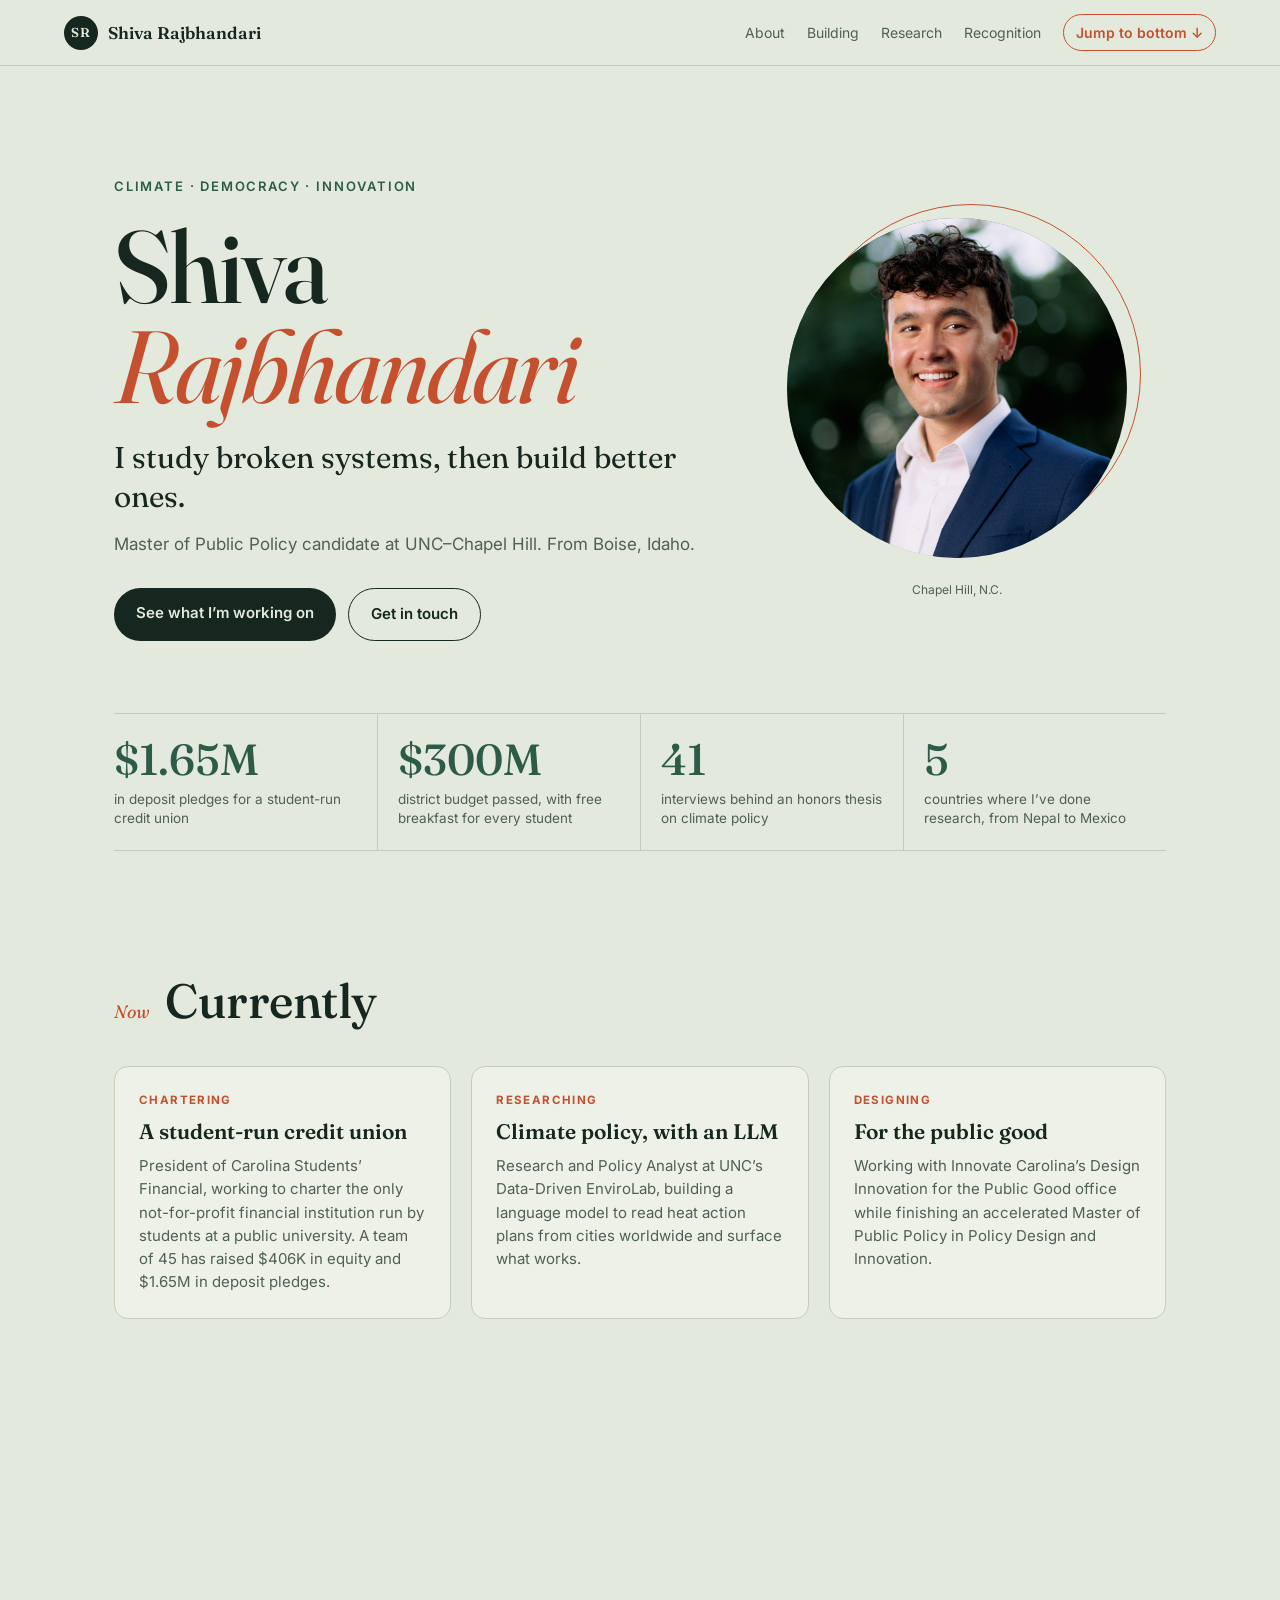
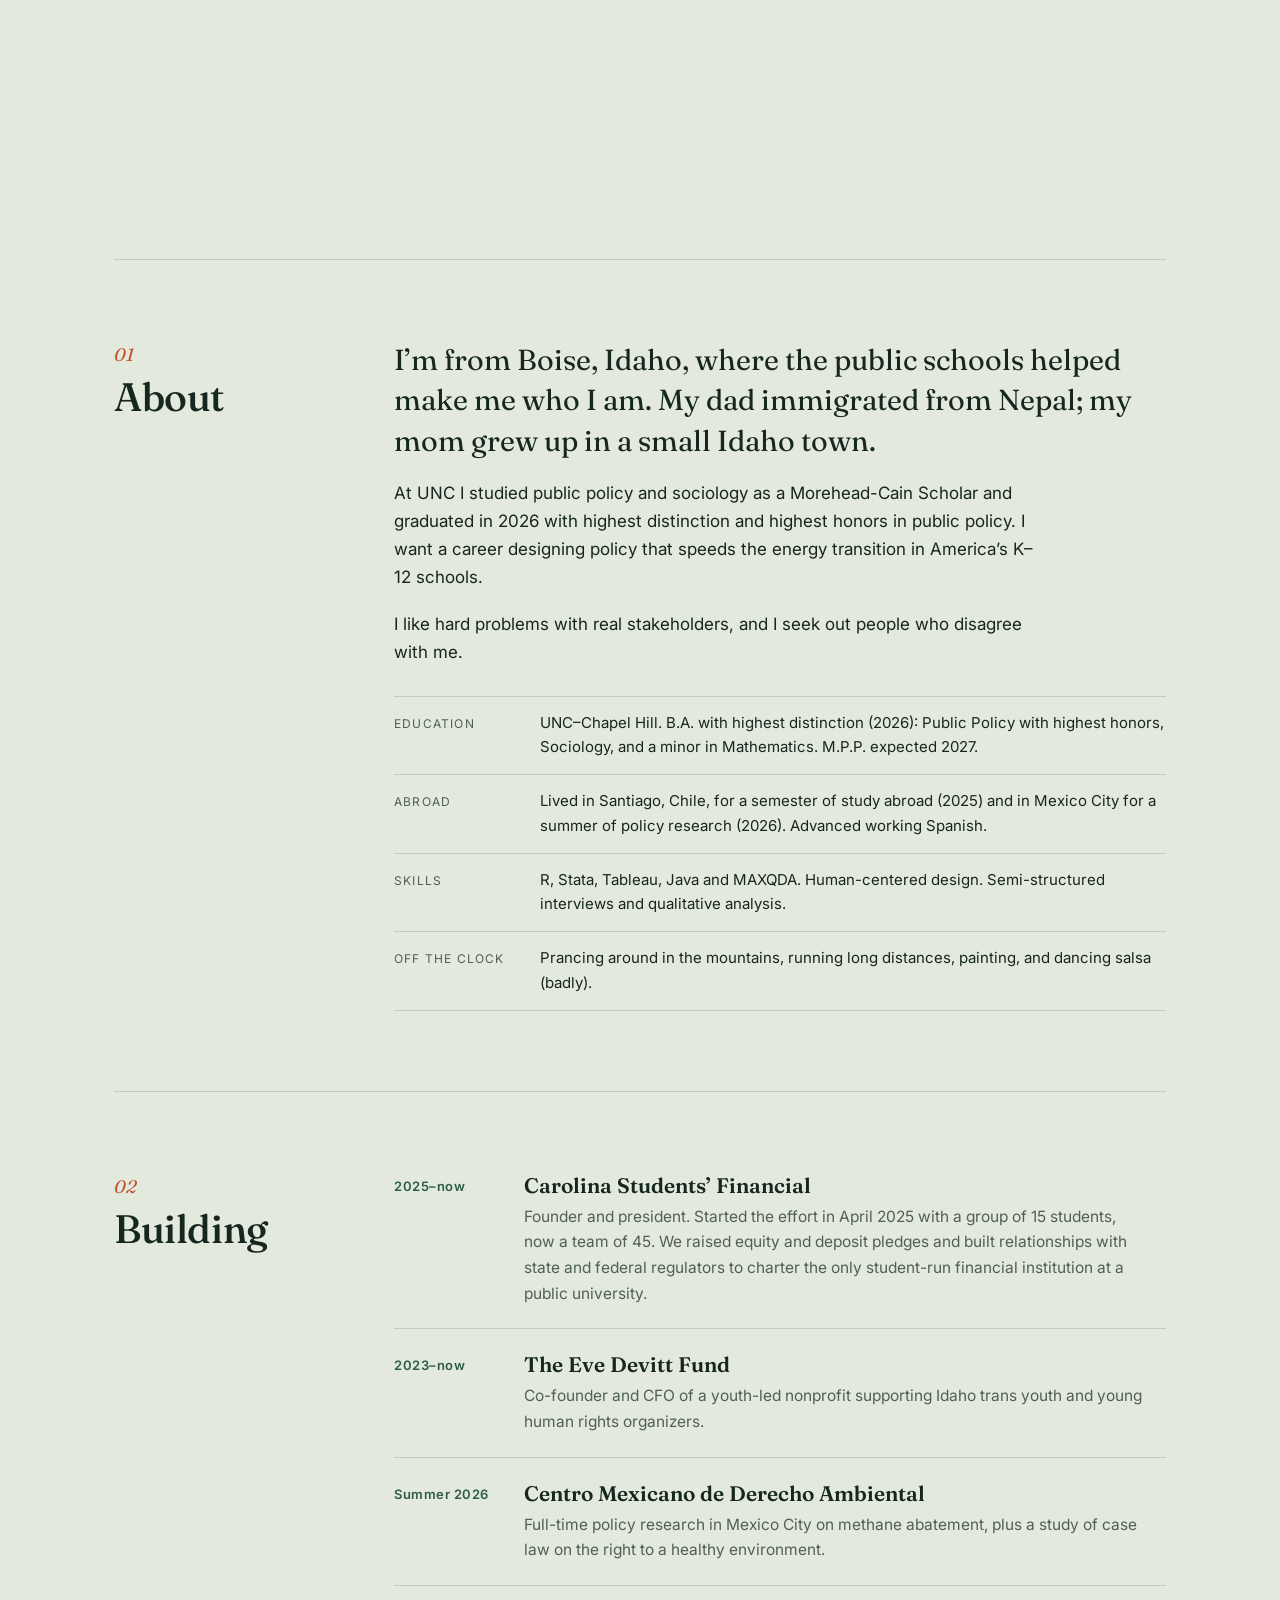
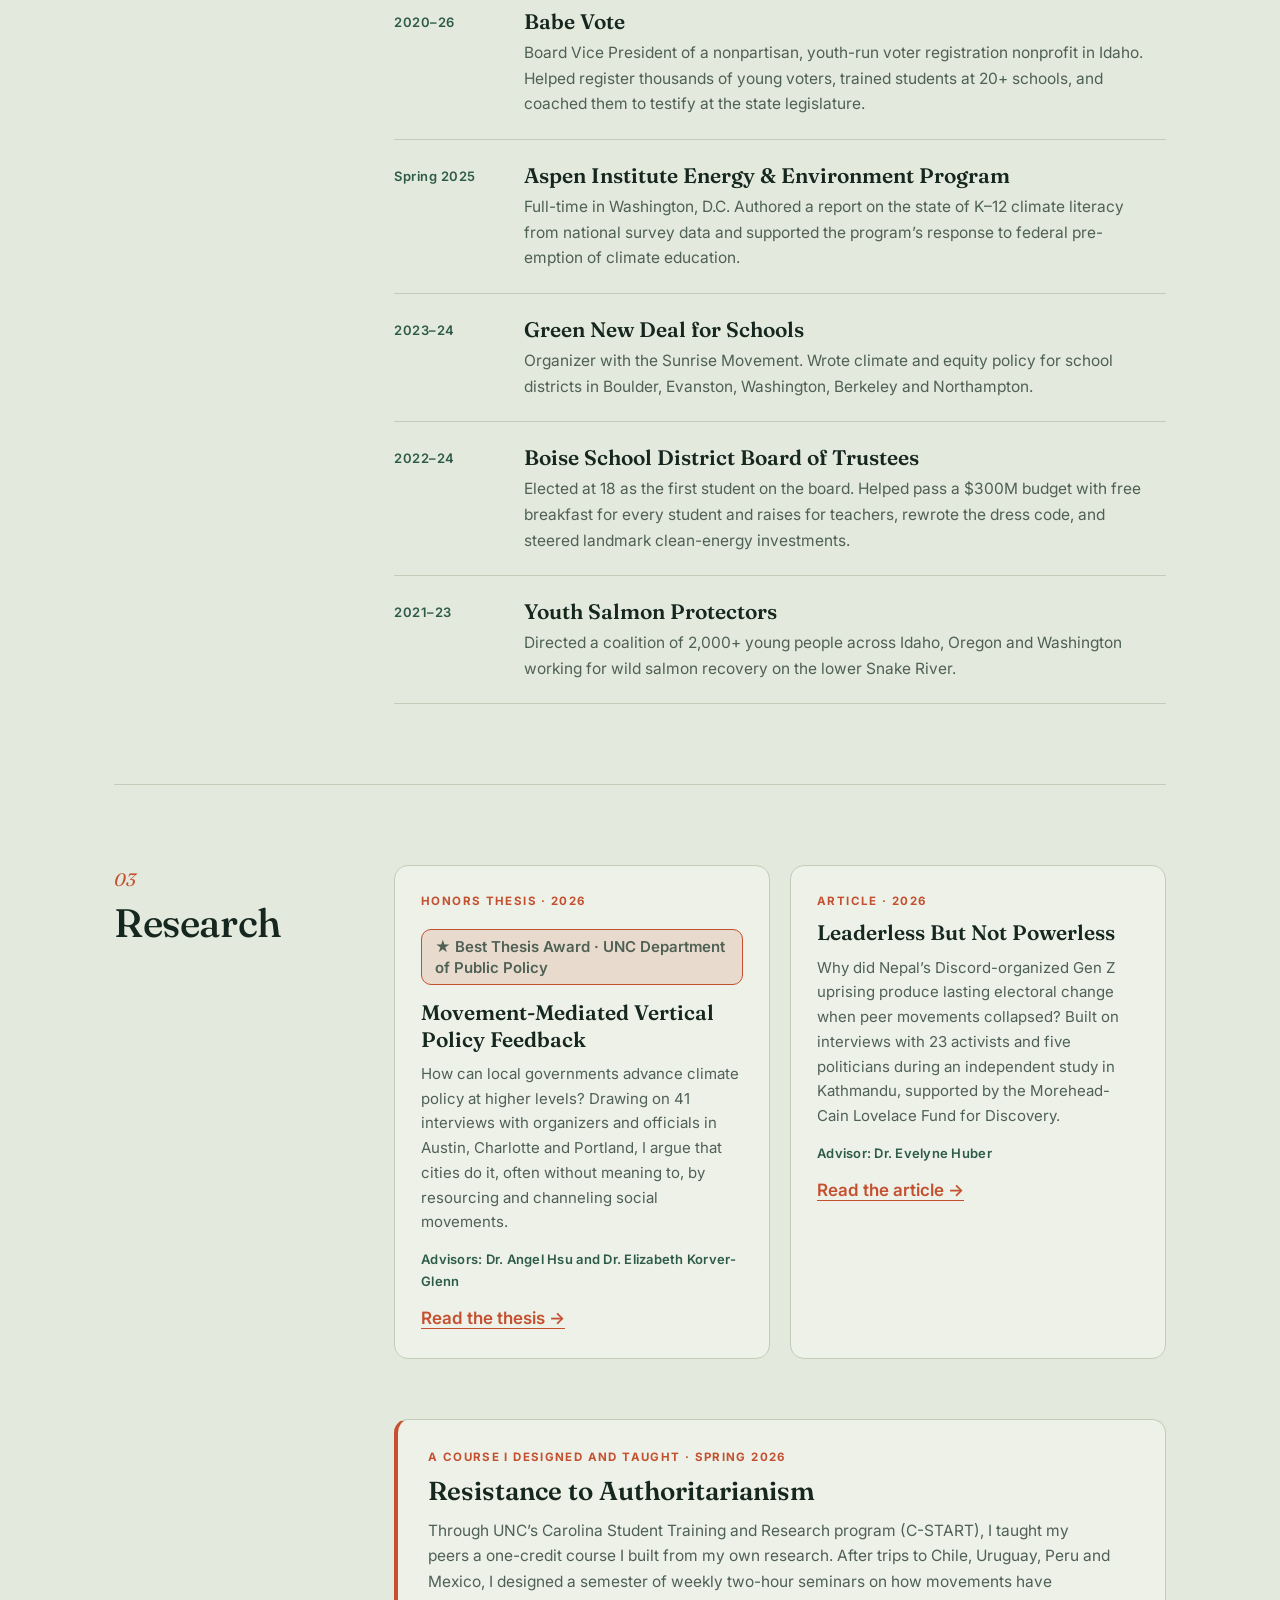
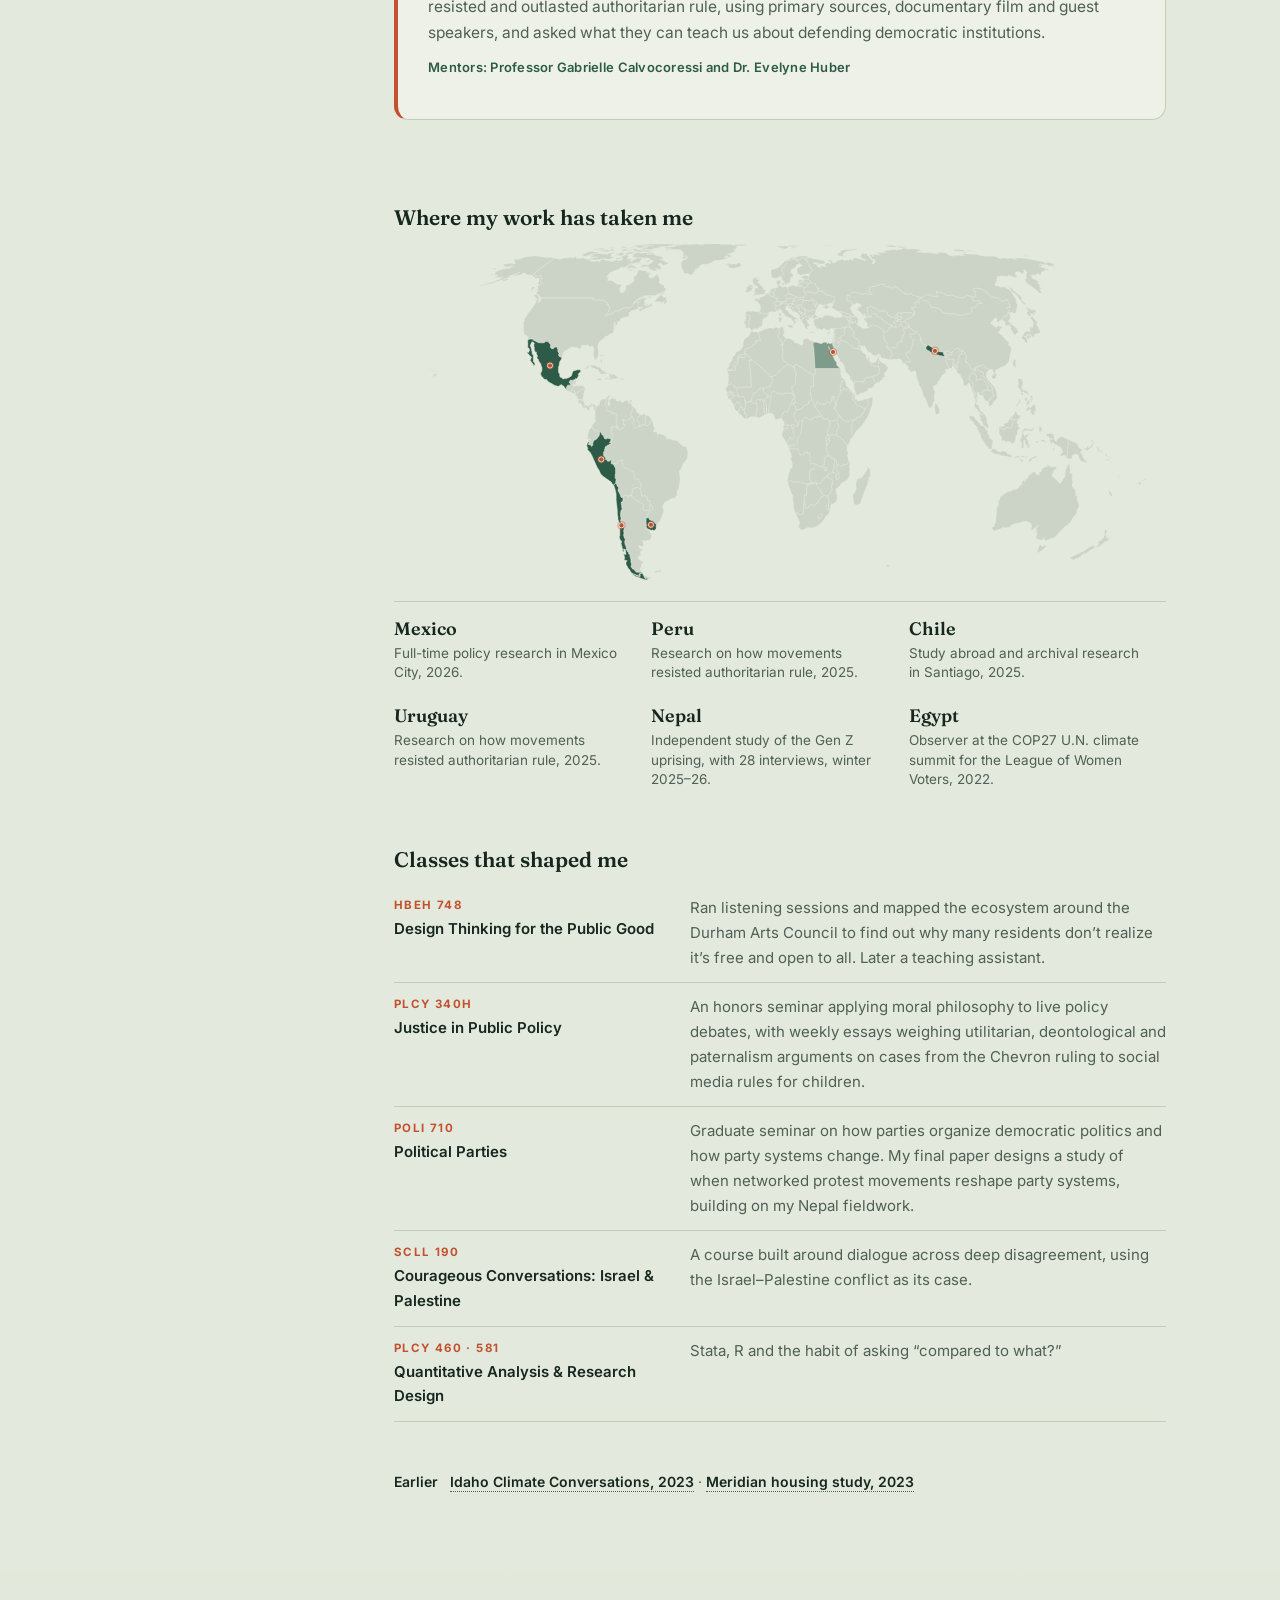
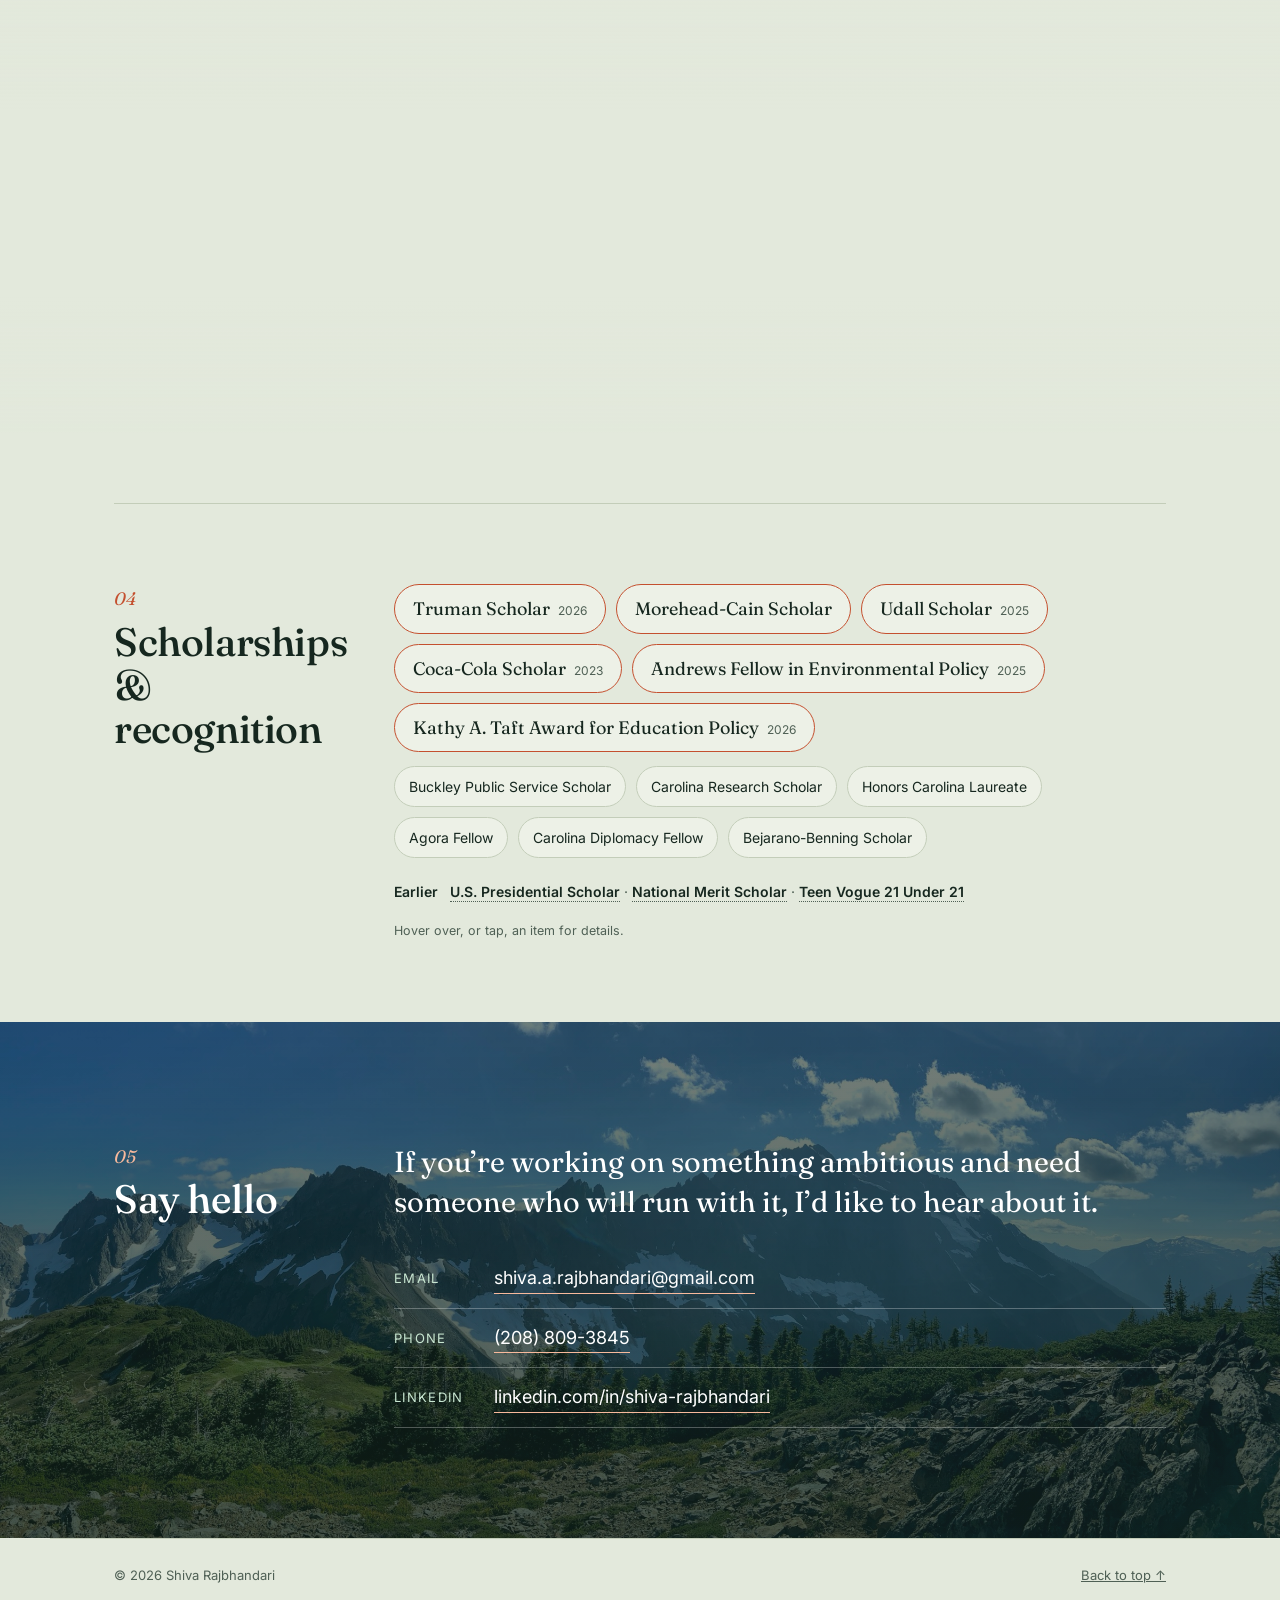
==== commit 34056915: "Recognition: add Teen Vogue 21 Under 21 (2022) Co-Authored-By: Claude Sonnet 5 <noreply@anthropic.co" ====
--- a/index.html
+++ b/index.html
@@ -414,7 +414,8 @@
       </ul>
       <p class="earlier"><span>Earlier</span>
         <span class="inline-chip" tabindex="0">U.S. Presidential Scholar<span class="tip" role="tooltip"><b>U.S. Presidential Scholars Program.</b> Honors about 160 graduating high school seniors nationwide for academic achievement, leadership and service.</span></span> &middot;
-        <span class="inline-chip" tabindex="0">National Merit Scholar<span class="tip" role="tooltip"><b>National Merit Scholarship Program.</b> National recognition for top scorers on the PSAT/NMSQT among high school students.</span></span>
+        <span class="inline-chip" tabindex="0">National Merit Scholar<span class="tip" role="tooltip"><b>National Merit Scholarship Program.</b> National recognition for top scorers on the PSAT/NMSQT among high school students.</span></span> &middot;
+        <span class="inline-chip" tabindex="0">Teen Vogue 21 Under 21<span class="tip" role="tooltip"><b>Teen Vogue&rsquo;s 21 Under 21, 2022.</b> Teen Vogue&rsquo;s annual list of young changemakers, activists and artists making a substantial impact in their communities and the world.</span></span>
       </p>
       <p class="hint">Hover over, or tap, an item for details.</p>
     </div>
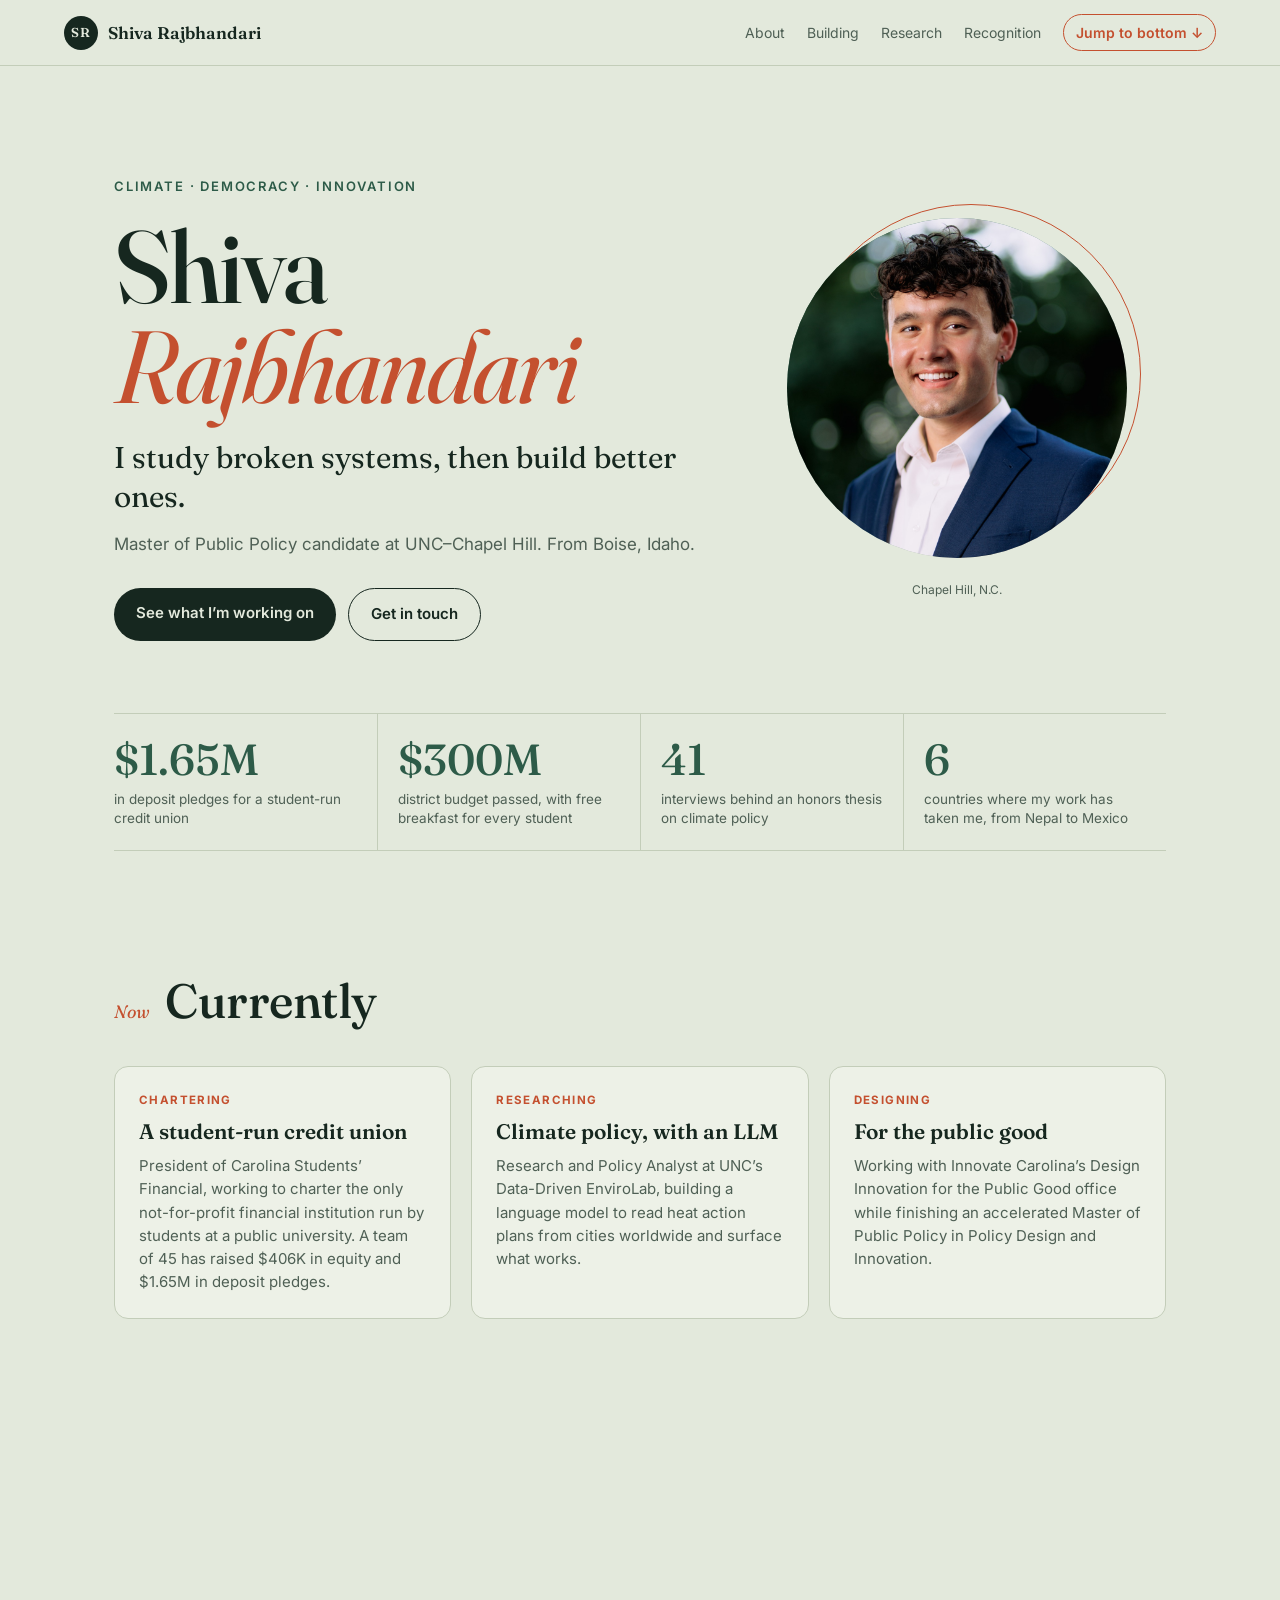
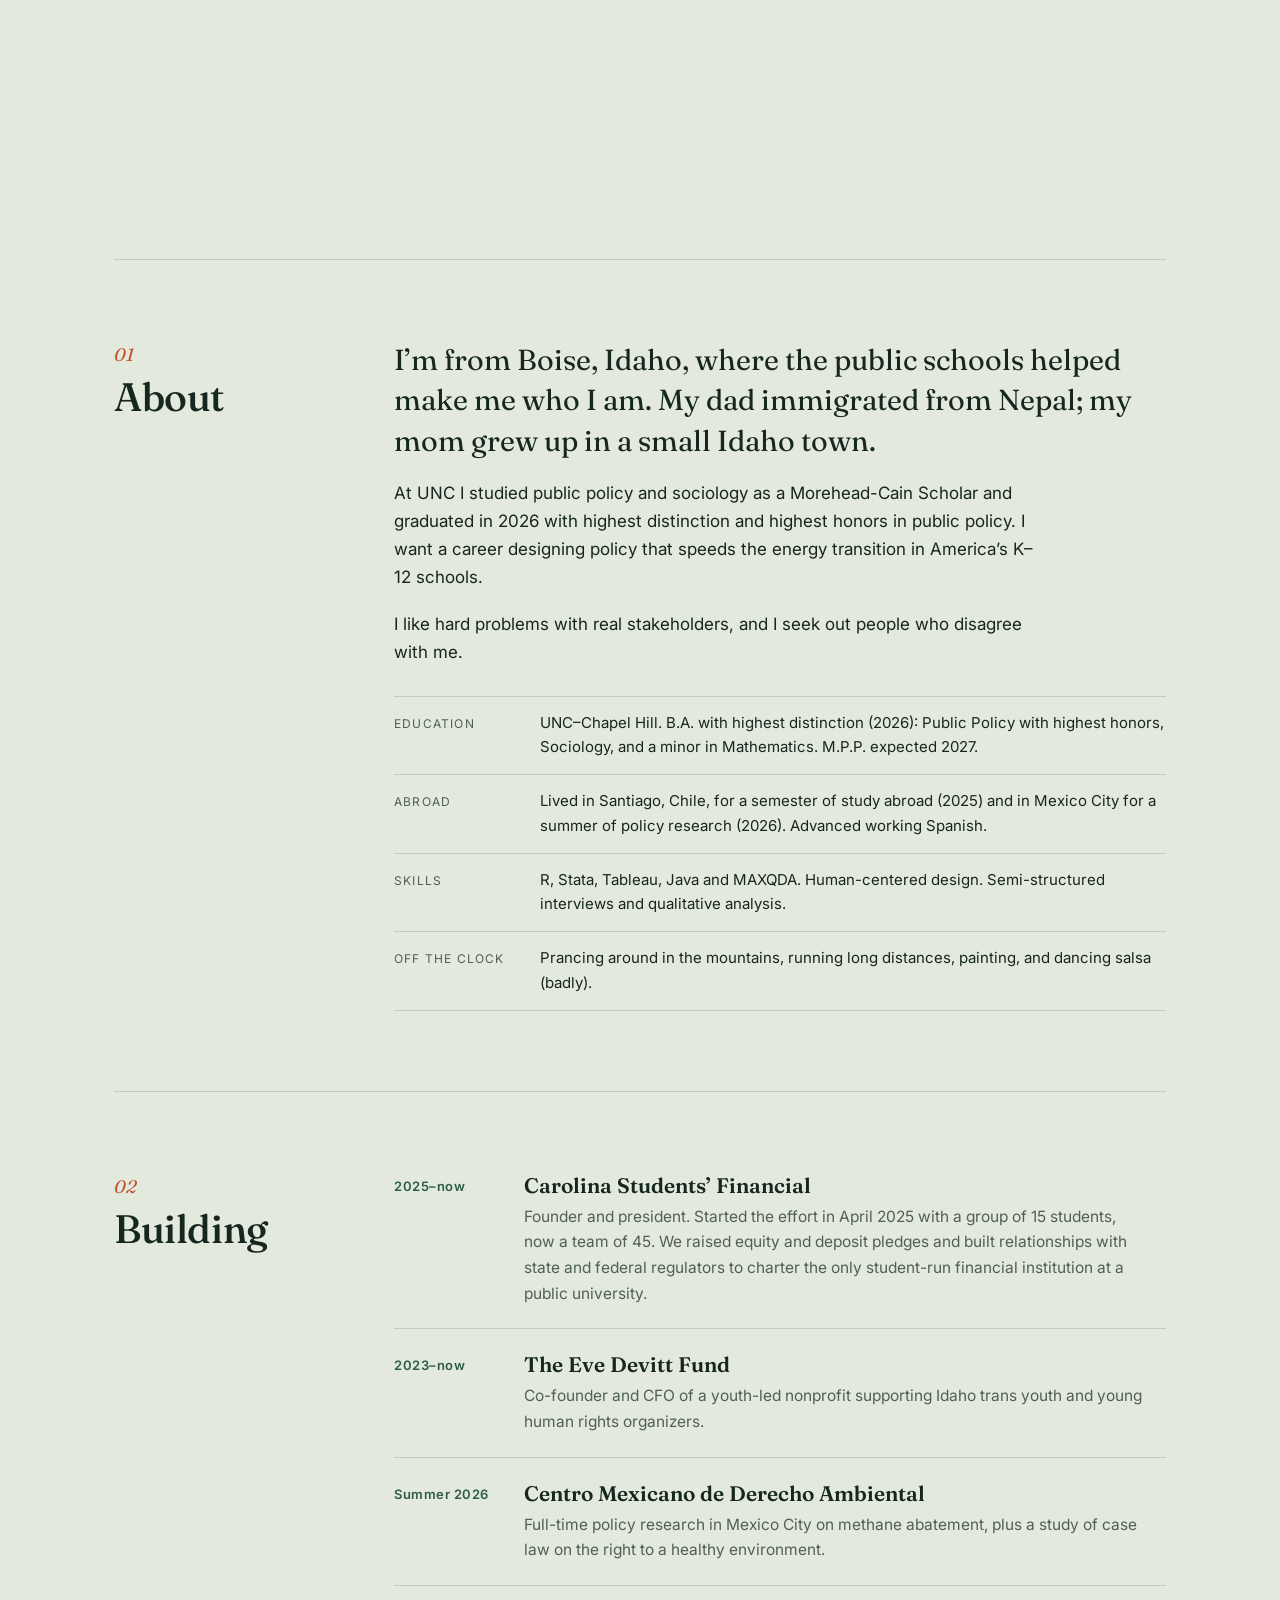
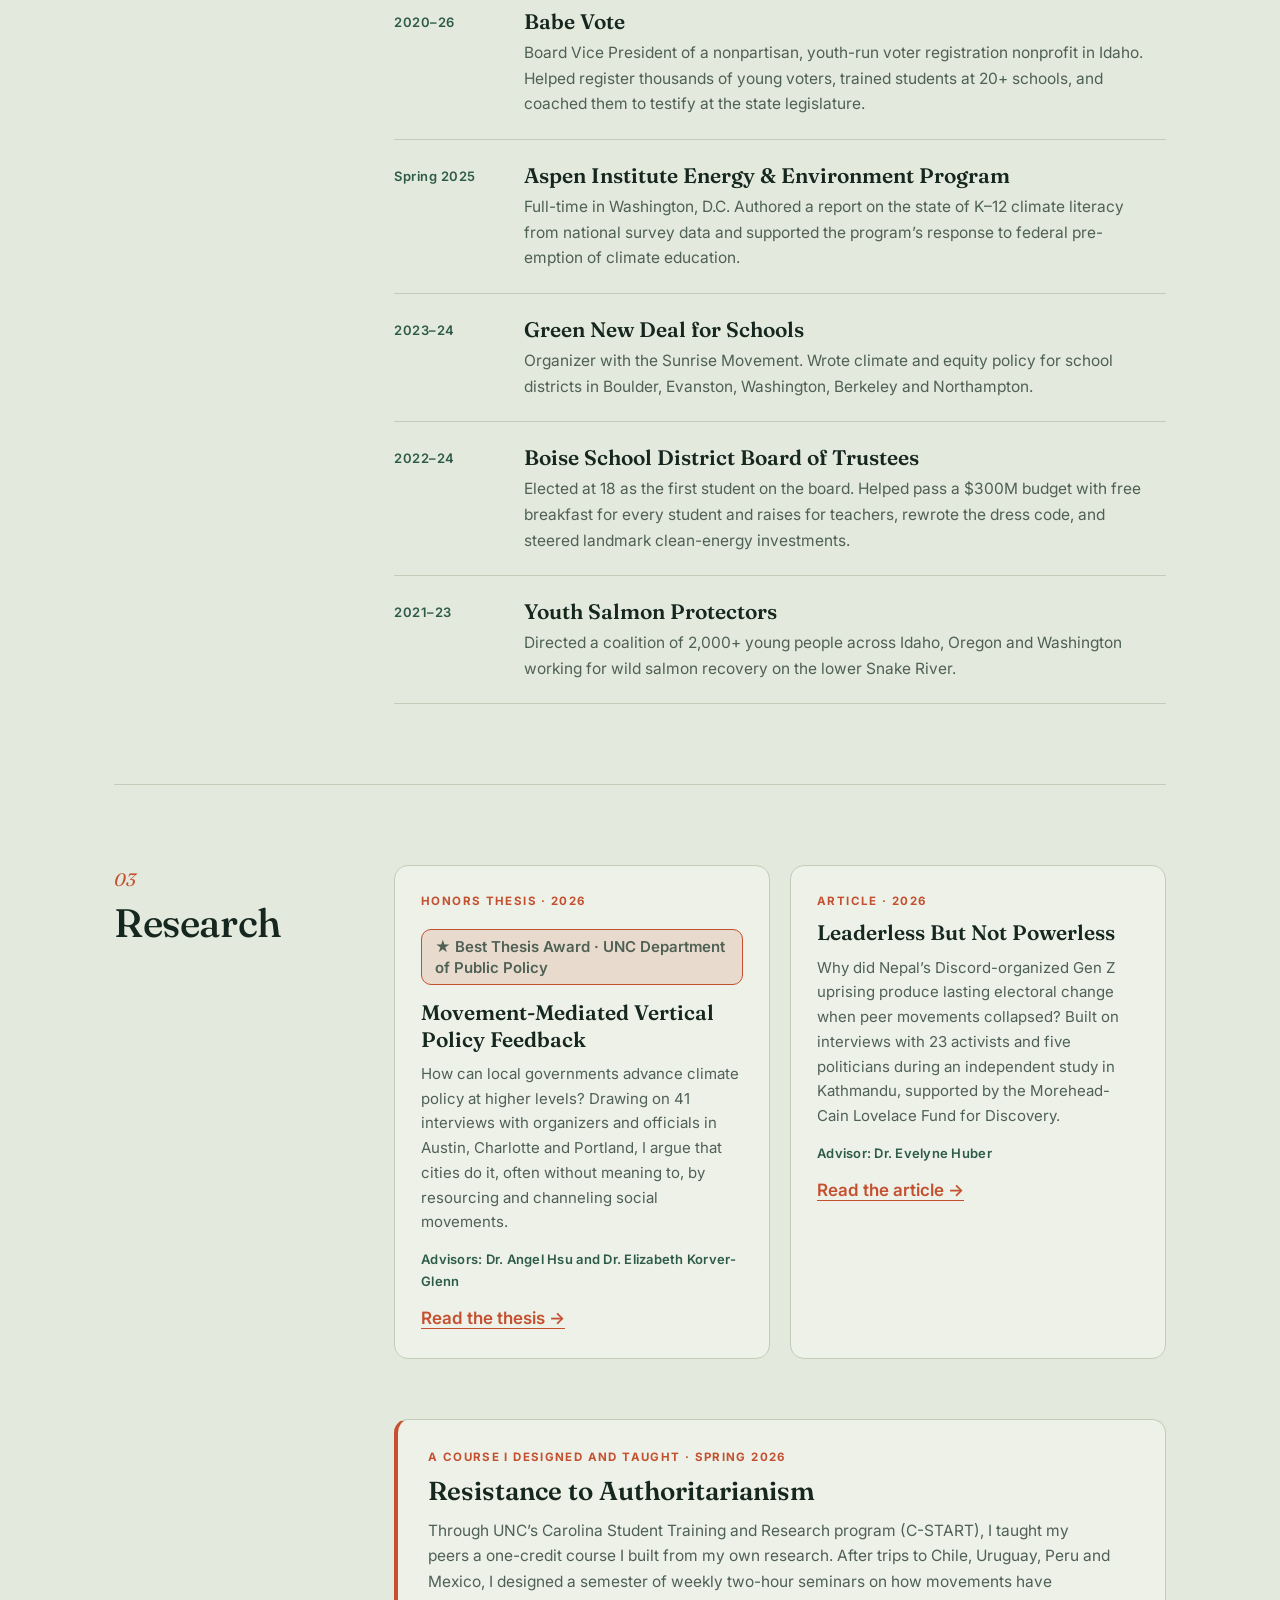
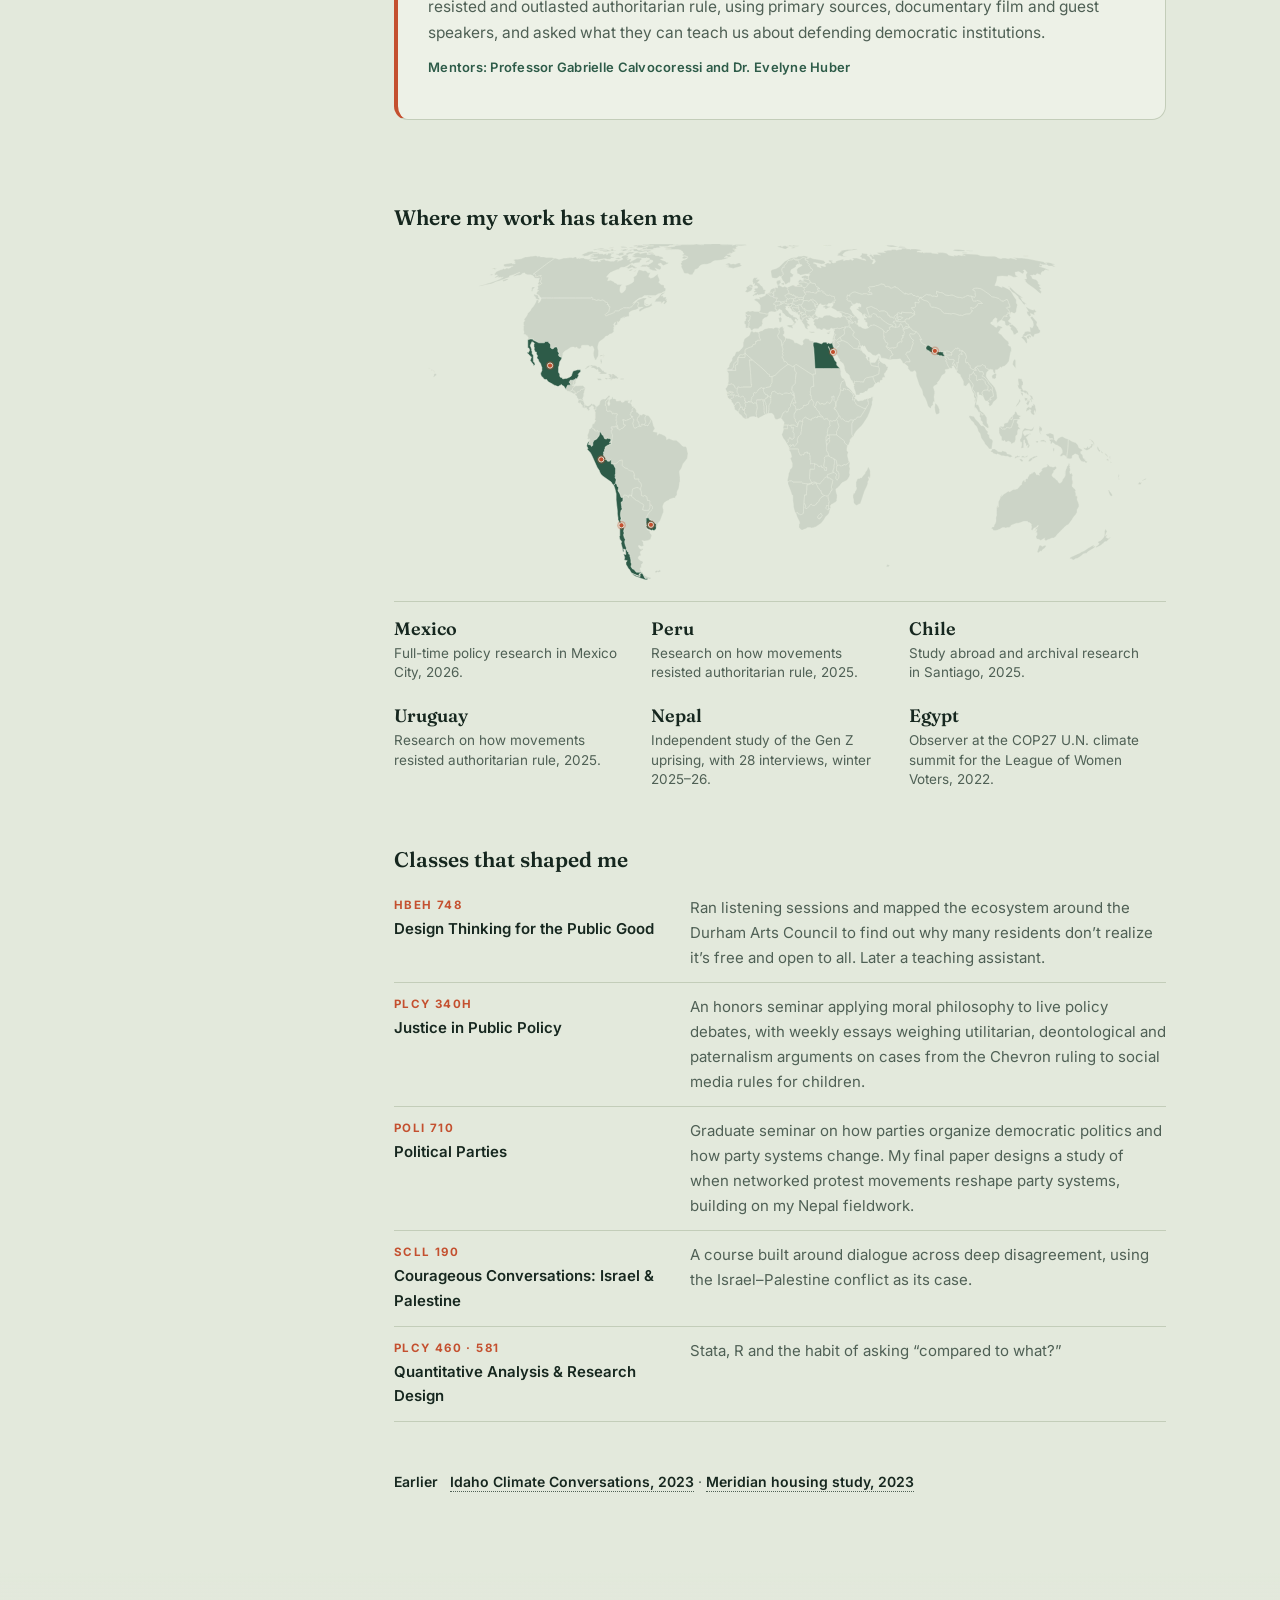
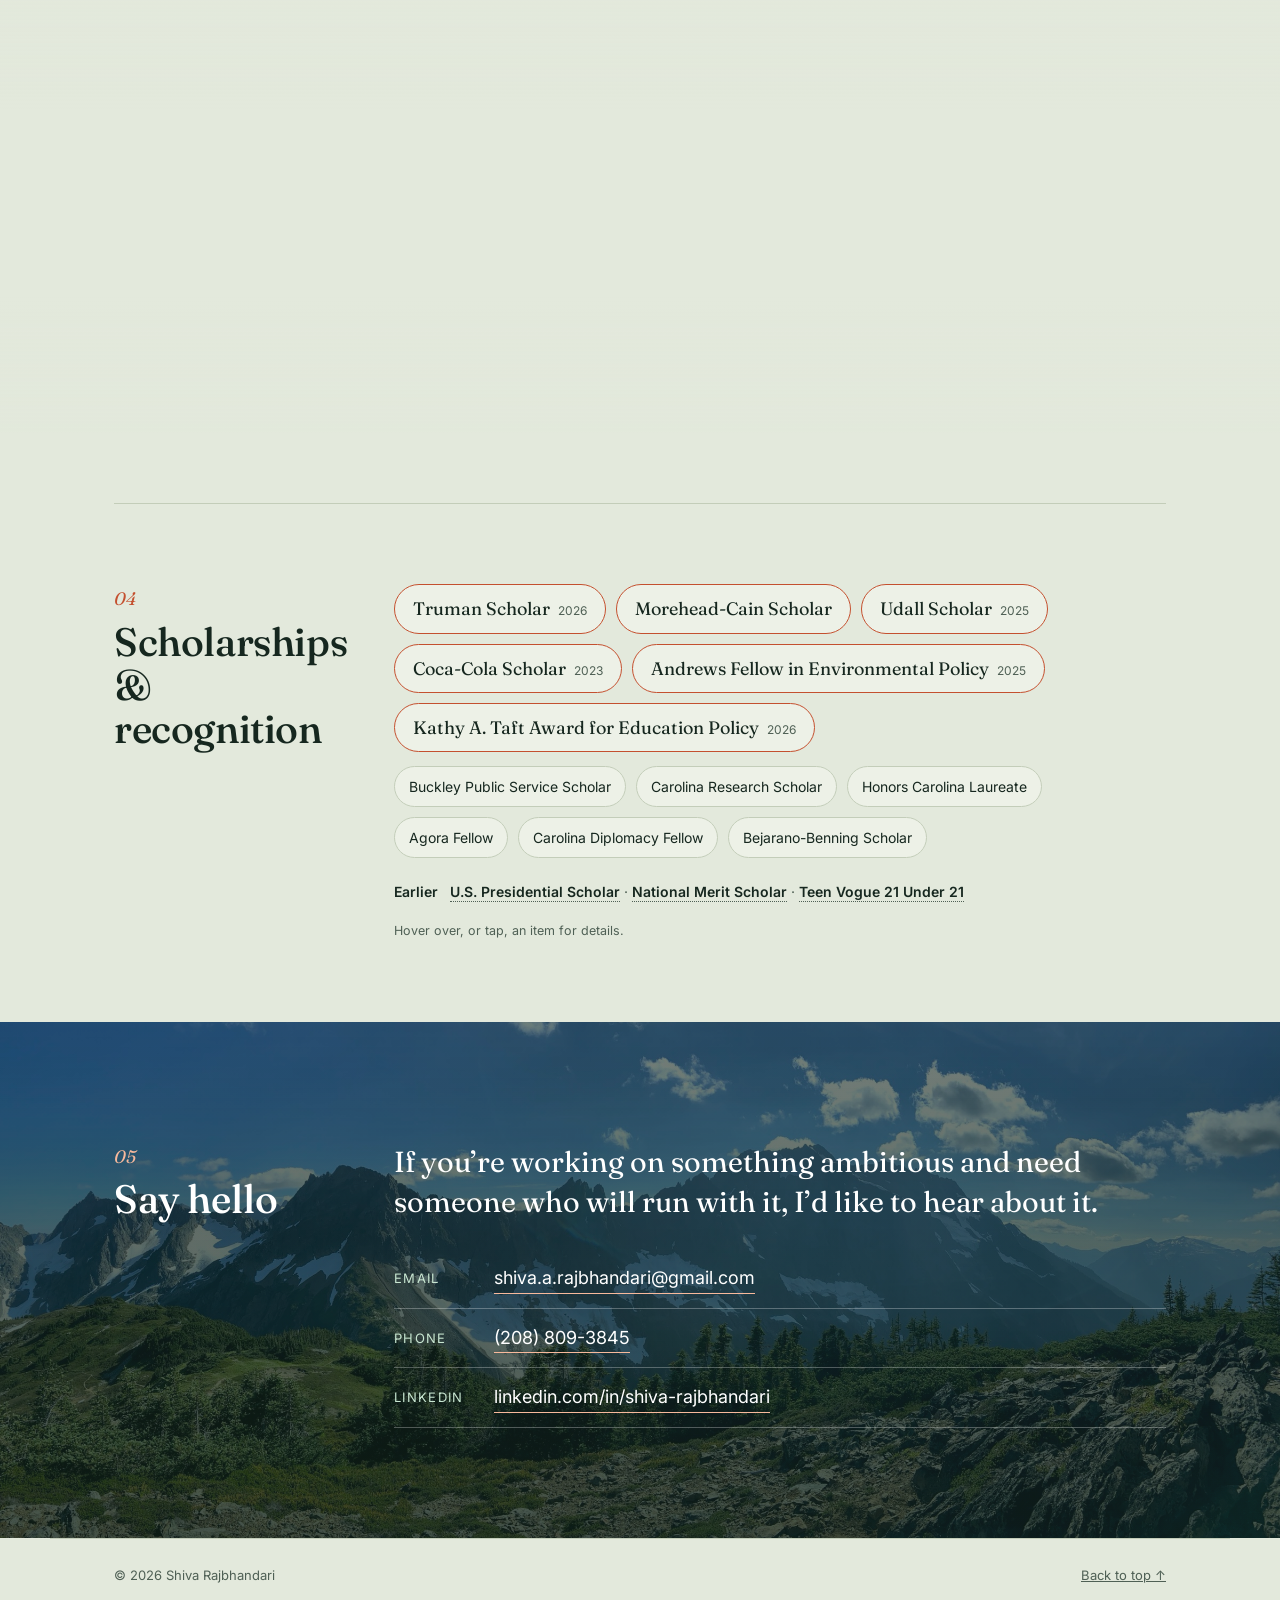
==== commit 2332033b: "Map: match Egypt to the other highlighted countries; stat now 6 countries Co-Authored-By: Claude Son" ====
--- a/index.html
+++ b/index.html
@@ -263,7 +263,7 @@
       <li><strong>$1.65M</strong><span>in deposit pledges for a student-run credit union</span></li>
       <li><strong>$300M</strong><span>district budget passed, with free breakfast for every student</span></li>
       <li><strong>41</strong><span>interviews behind an honors thesis on climate policy</span></li>
-      <li><strong>5</strong><span>countries where I&rsquo;ve done research, from Nepal to Mexico</span></li>
+      <li><strong>6</strong><span>countries where my work has taken me, from Nepal to Mexico</span></li>
     </ul>
   </section>
 
@@ -357,7 +357,7 @@
 <path class="hl" data-c="Uruguay" d="M-173,156L-174,157L-174,158L-175,159L-175,160L-176,160L-177,161L-178,161L-179,160L-180,160L-181,161L-182,160L-184,160L-185,159L-186,159L-187,159L-187,158L-188,158L-189,157L-189,156L-190,156L-190,155L-190,154L-190,153L-189,153L-189,152L-190,151L-190,150L-190,149L-190,148L-191,148L-190,147L-190,146L-191,146L-190,145L-190,144L-191,144L-191,143L-190,143L-190,142L-191,142L-190,141L-190,140L-189,141L-189,140L-188,140L-187,140L-186,141L-185,142L-185,143L-184,143L-184,144L-183,144L-183,143L-182,144L-182,145L-181,145L-180,145L-179,146L-178,147L-177,148L-176,148L-176,149L-175,149L-175,150L-174,151L-173,151L-174,152L-174,153L-174,155L-174,156L-173,156Z"><title>Uruguay</title></path>
 <path class="hl" data-c="Peru" d="M-247,20L-250,20L-250,21L-253,22L-257,25L-257,27L-258,29L-258,32L-260,33L-259,35L-260,36L-259,40L-256,43L-257,45L-255,45L-253,48L-250,48L-247,45L-247,52L-245,53L-244,52L-240,60L-240,61L-240,64L-240,68L-241,71L-240,72L-241,74L-239,78L-240,83L-241,85L-243,87L-246,84L-247,82L-254,77L-261,72L-264,69L-266,65L-266,64L-270,58L-274,49L-278,40L-279,38L-281,34L-284,31L-286,29L-285,27L-287,23L-286,19L-284,16L-283,18L-284,19L-284,21L-282,21L-281,21L-279,24L-277,22L-277,18L-275,14L-271,12L-267,7L-266,4L-266,1L-265,0L-263,3L-262,5L-260,6L-258,11L-255,12L-254,10L-252,11L-250,11L-247,13L-250,18L-248,18L-247,20Z"><title>Peru</title></path>
 <path class="hl" data-c="Mexico" d="M-383,-150L-379,-151L-374,-151L-375,-150L-371,-148L-365,-145L-358,-145L-356,-145L-355,-147L-349,-147L-349,-145L-347,-144L-346,-142L-346,-140L-346,-137L-345,-136L-342,-135L-339,-138L-336,-138L-335,-137L-334,-134L-334,-131L-332,-128L-333,-125L-332,-123L-330,-122L-328,-121L-327,-121L-329,-117L-331,-114L-332,-108L-333,-105L-333,-103L-333,-101L-333,-97L-331,-94L-331,-91L-330,-89L-327,-88L-326,-86L-322,-87L-320,-87L-317,-88L-315,-89L-312,-91L-311,-94L-310,-97L-309,-99L-306,-100L-302,-101L-299,-101L-297,-101L-297,-100L-297,-98L-300,-95L-301,-93L-300,-92L-301,-90L-303,-86L-304,-87L-305,-87L-307,-84L-307,-85L-308,-85L-308,-84L-311,-84L-314,-84L-315,-81L-316,-81L-315,-80L-314,-79L-314,-78L-313,-78L-314,-76L-318,-76L-320,-72L-320,-71L-321,-70L-321,-69L-324,-74L-326,-75L-328,-77L-330,-76L-333,-74L-335,-74L-337,-75L-340,-76L-343,-78L-345,-79L-349,-81L-351,-83L-352,-85L-354,-85L-357,-86L-358,-88L-361,-91L-362,-94L-362,-96L-361,-97L-361,-98L-360,-99L-360,-101L-360,-103L-360,-105L-361,-107L-362,-111L-365,-115L-366,-118L-368,-120L-368,-121L-367,-124L-368,-125L-369,-127L-369,-130L-371,-130L-372,-133L-373,-135L-372,-136L-373,-139L-373,-143L-372,-144L-374,-146L-375,-146L-376,-147L-377,-145L-378,-143L-379,-140L-378,-138L-377,-135L-377,-134L-376,-134L-377,-132L-376,-132L-376,-129L-376,-128L-376,-127L-374,-125L-374,-120L-374,-118L-374,-116L-374,-114L-373,-114L-372,-112L-371,-110L-372,-109L-374,-107L-374,-110L-376,-112L-378,-115L-379,-116L-378,-119L-377,-122L-379,-123L-380,-125L-381,-124L-381,-126L-383,-127L-384,-129L-384,-130L-382,-129L-381,-131L-380,-133L-381,-136L-383,-137L-383,-140L-383,-143L-383,-147L-383,-150Z"><title>Mexico</title></path>
-<path class="hl alt" data-c="Egypt" d="M126,-103L112,-103L99,-103L85,-103L84,-120L83,-136L82,-140L82,-142L82,-144L83,-146L87,-146L90,-145L94,-144L95,-143L98,-145L99,-146L102,-146L104,-146L105,-143L106,-145L109,-144L111,-144L113,-145L115,-138L116,-137L115,-135L115,-132L114,-130L113,-129L112,-130L110,-132L107,-139L107,-138L109,-134L111,-129L115,-122L116,-120L117,-117L121,-112L120,-111L121,-108L125,-104L126,-103Z"><title>Egypt</title></path>
+<path class="hl" data-c="Egypt" d="M126,-103L112,-103L99,-103L85,-103L84,-120L83,-136L82,-140L82,-142L82,-144L83,-146L87,-146L90,-145L94,-144L95,-143L98,-145L99,-146L102,-146L104,-146L105,-143L106,-145L109,-144L111,-144L113,-145L115,-138L116,-137L115,-135L115,-132L114,-130L113,-129L112,-130L110,-132L107,-139L107,-138L109,-134L111,-129L115,-122L116,-120L117,-117L121,-112L120,-111L121,-108L125,-104L126,-103Z"><title>Egypt</title></path>
 <g class="pin" data-c="Nepal" transform="translate(280.4,-131.8)"><circle class="hit" r="15"/><circle class="pulse" r="7"/><circle class="dot" r="4.2"/></g>
 <g class="pin" data-c="Chile" transform="translate(-230.3,152.4)"><circle class="hit" r="15"/><circle class="pulse" r="7"/><circle class="dot" r="4.2"/></g>
 <g class="pin" data-c="Uruguay" transform="translate(-182.3,151.6)"><circle class="hit" r="15"/><circle class="pulse" r="7"/><circle class="dot" r="4.2"/></g>
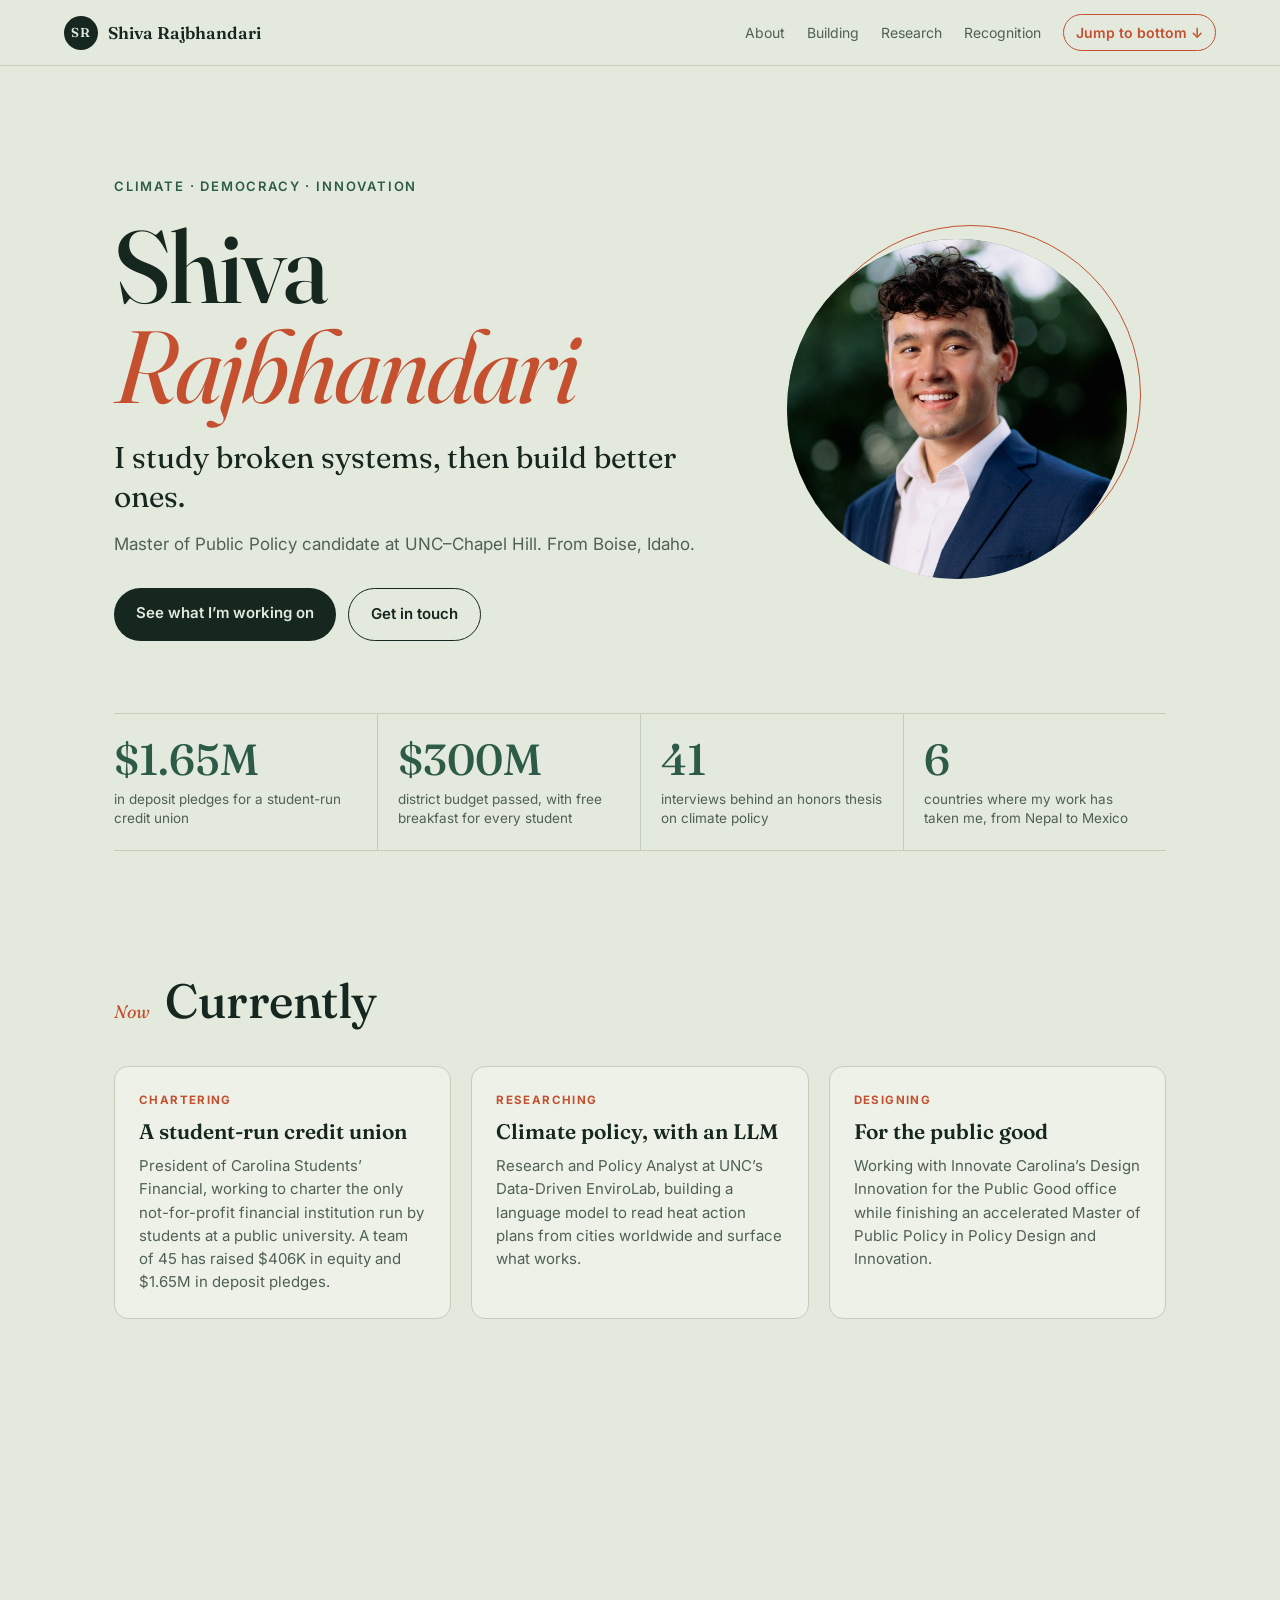
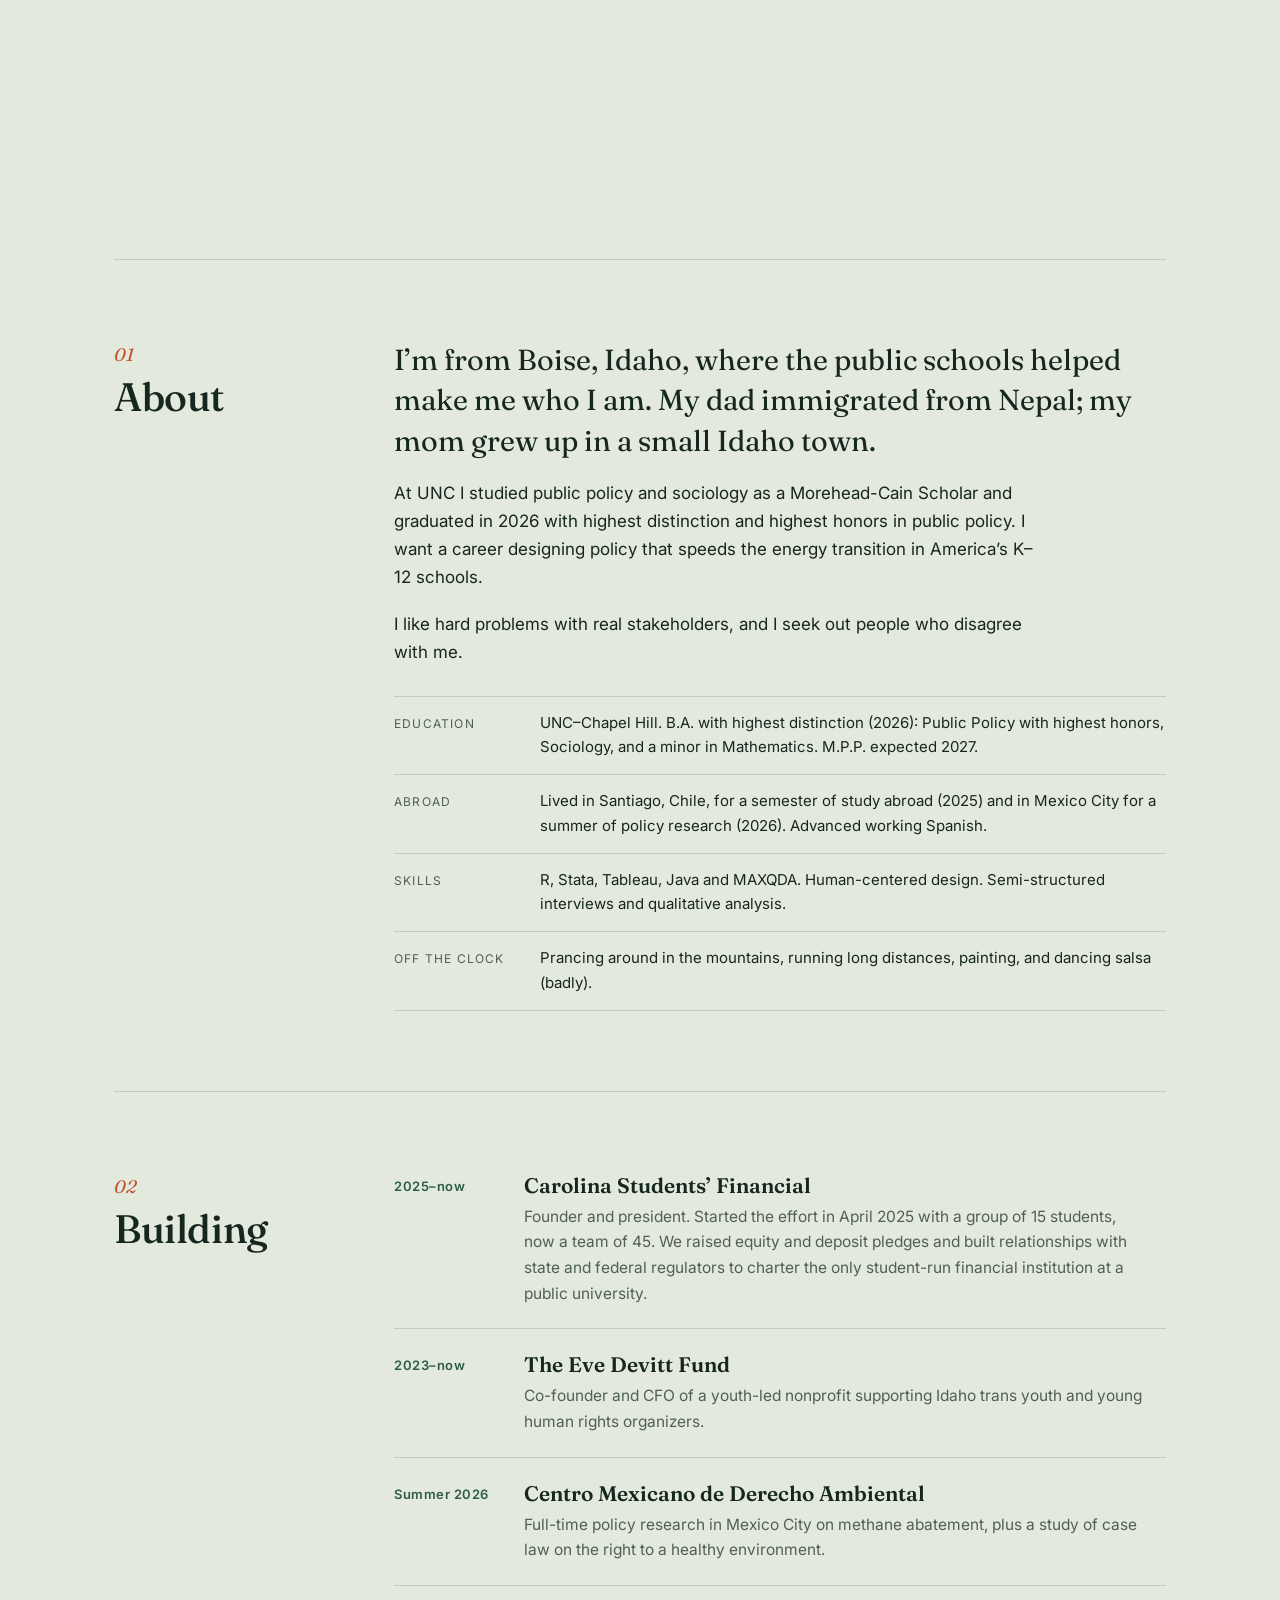
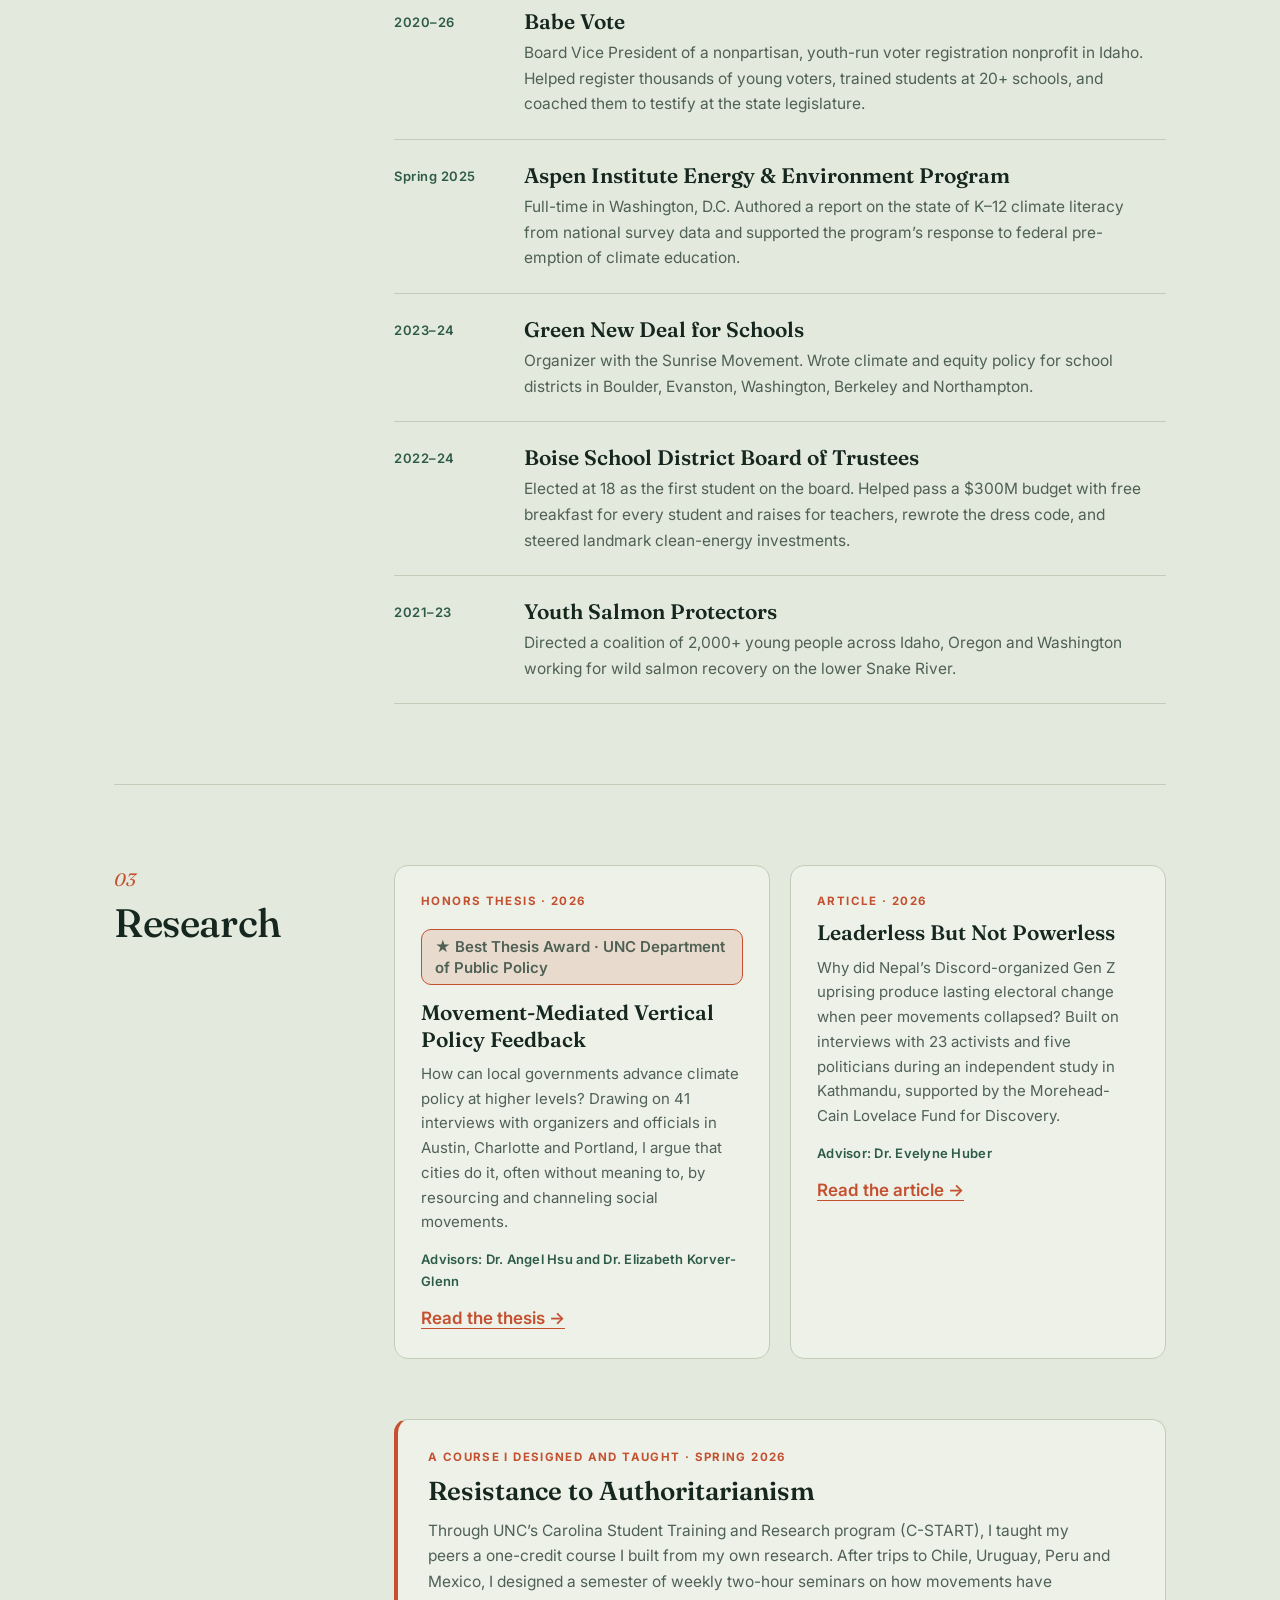
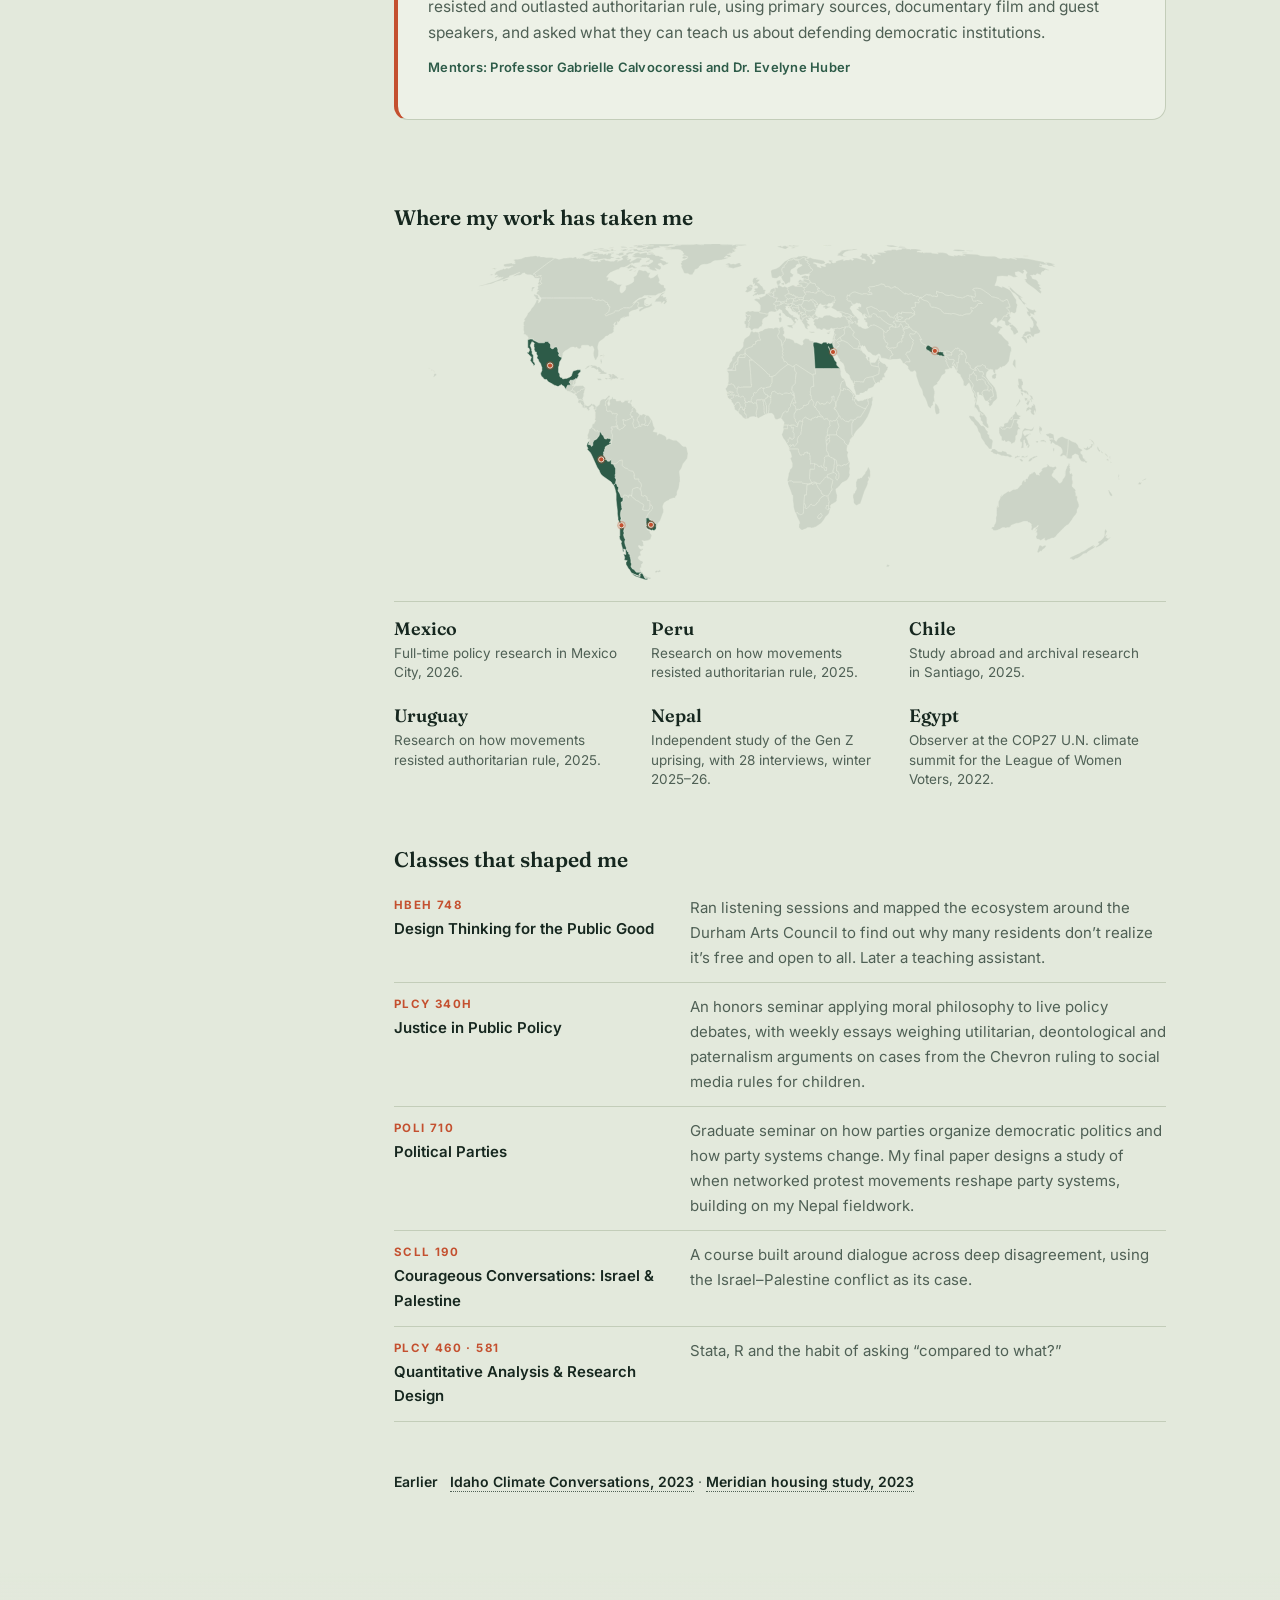
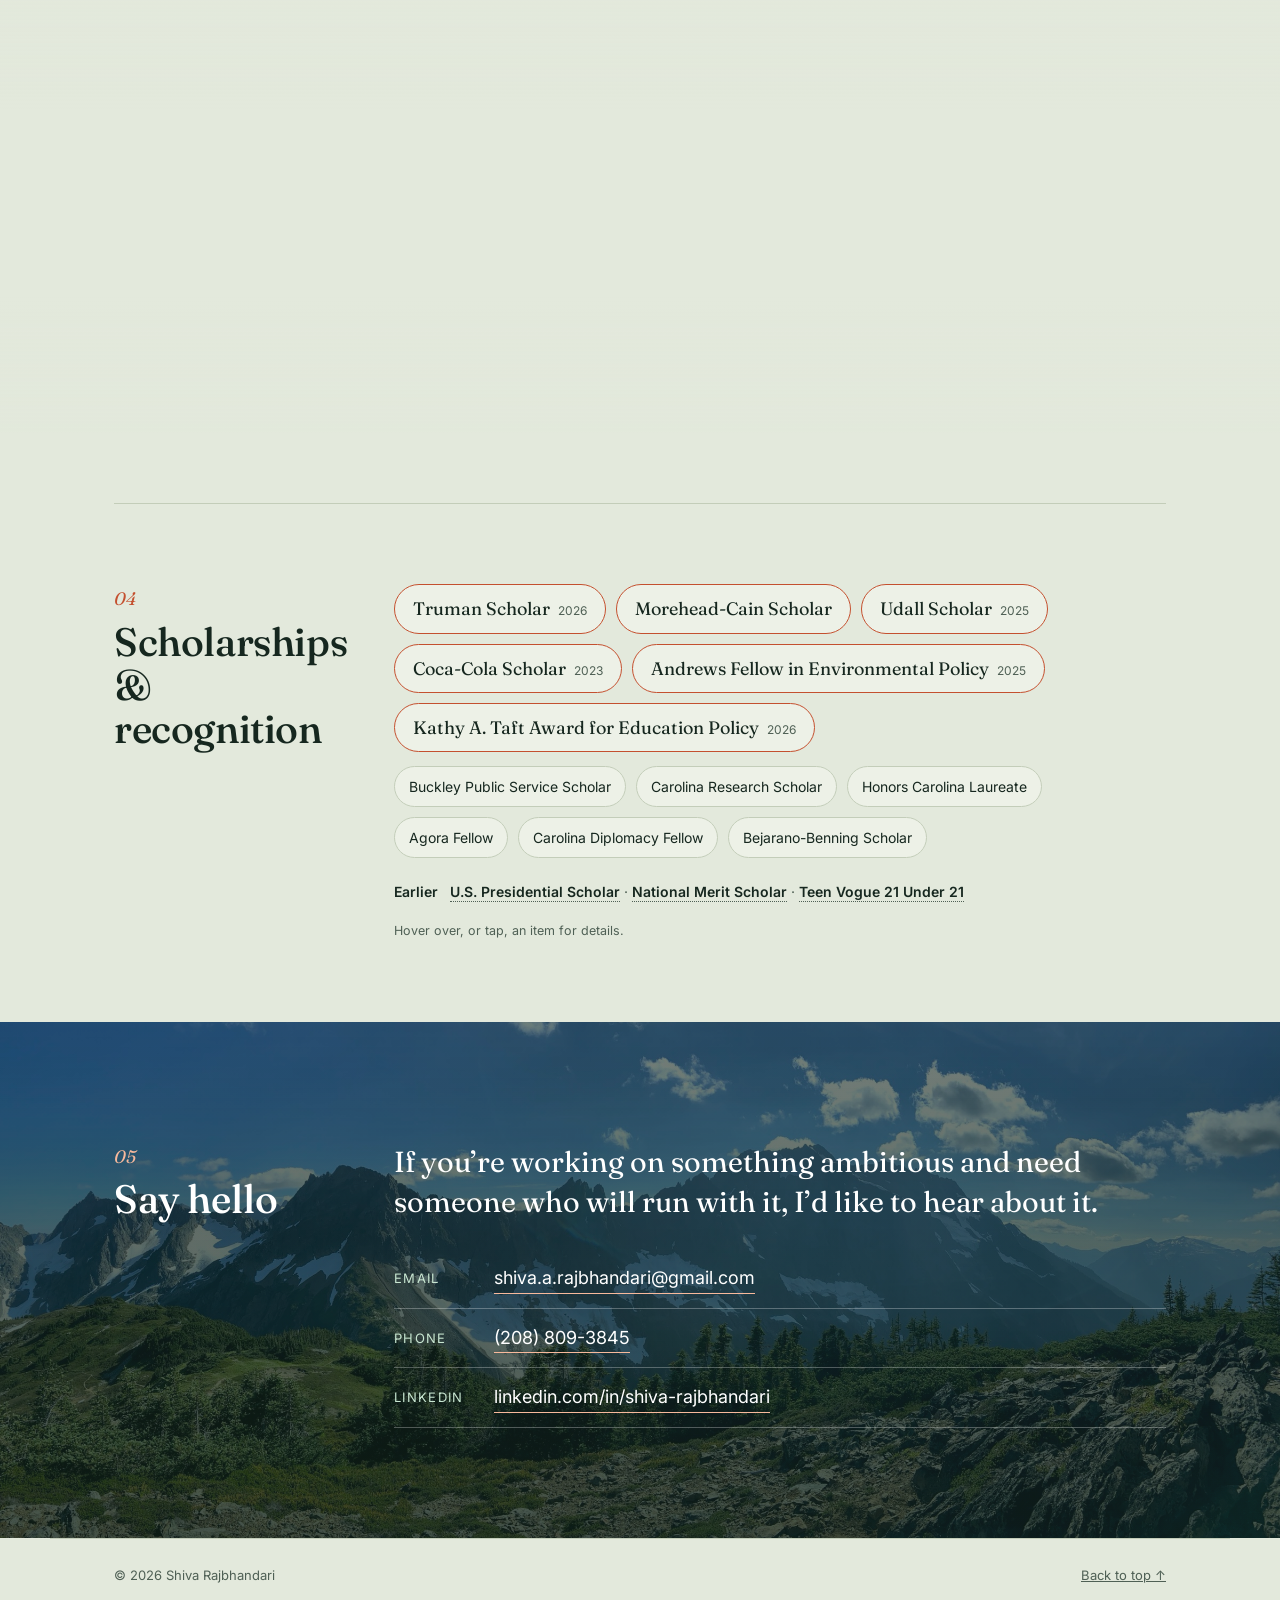
==== commit bef28065: "Hero: remove location caption under the headshot Co-Authored-By: Claude Sonnet 5 <noreply@anthropic." ====
--- a/index.html
+++ b/index.html
@@ -257,7 +257,6 @@
     </div>
     <figure class="portrait">
       <div class="portrait-frame"><span>SR</span><img src="img/headshot.jpg" alt="Portrait of Shiva Rajbhandari" onerror="this.remove()"></div>
-      <figcaption>Chapel Hill, N.C.</figcaption>
     </figure>
     <ul class="facts" aria-label="By the numbers">
       <li><strong>$1.65M</strong><span>in deposit pledges for a student-run credit union</span></li>
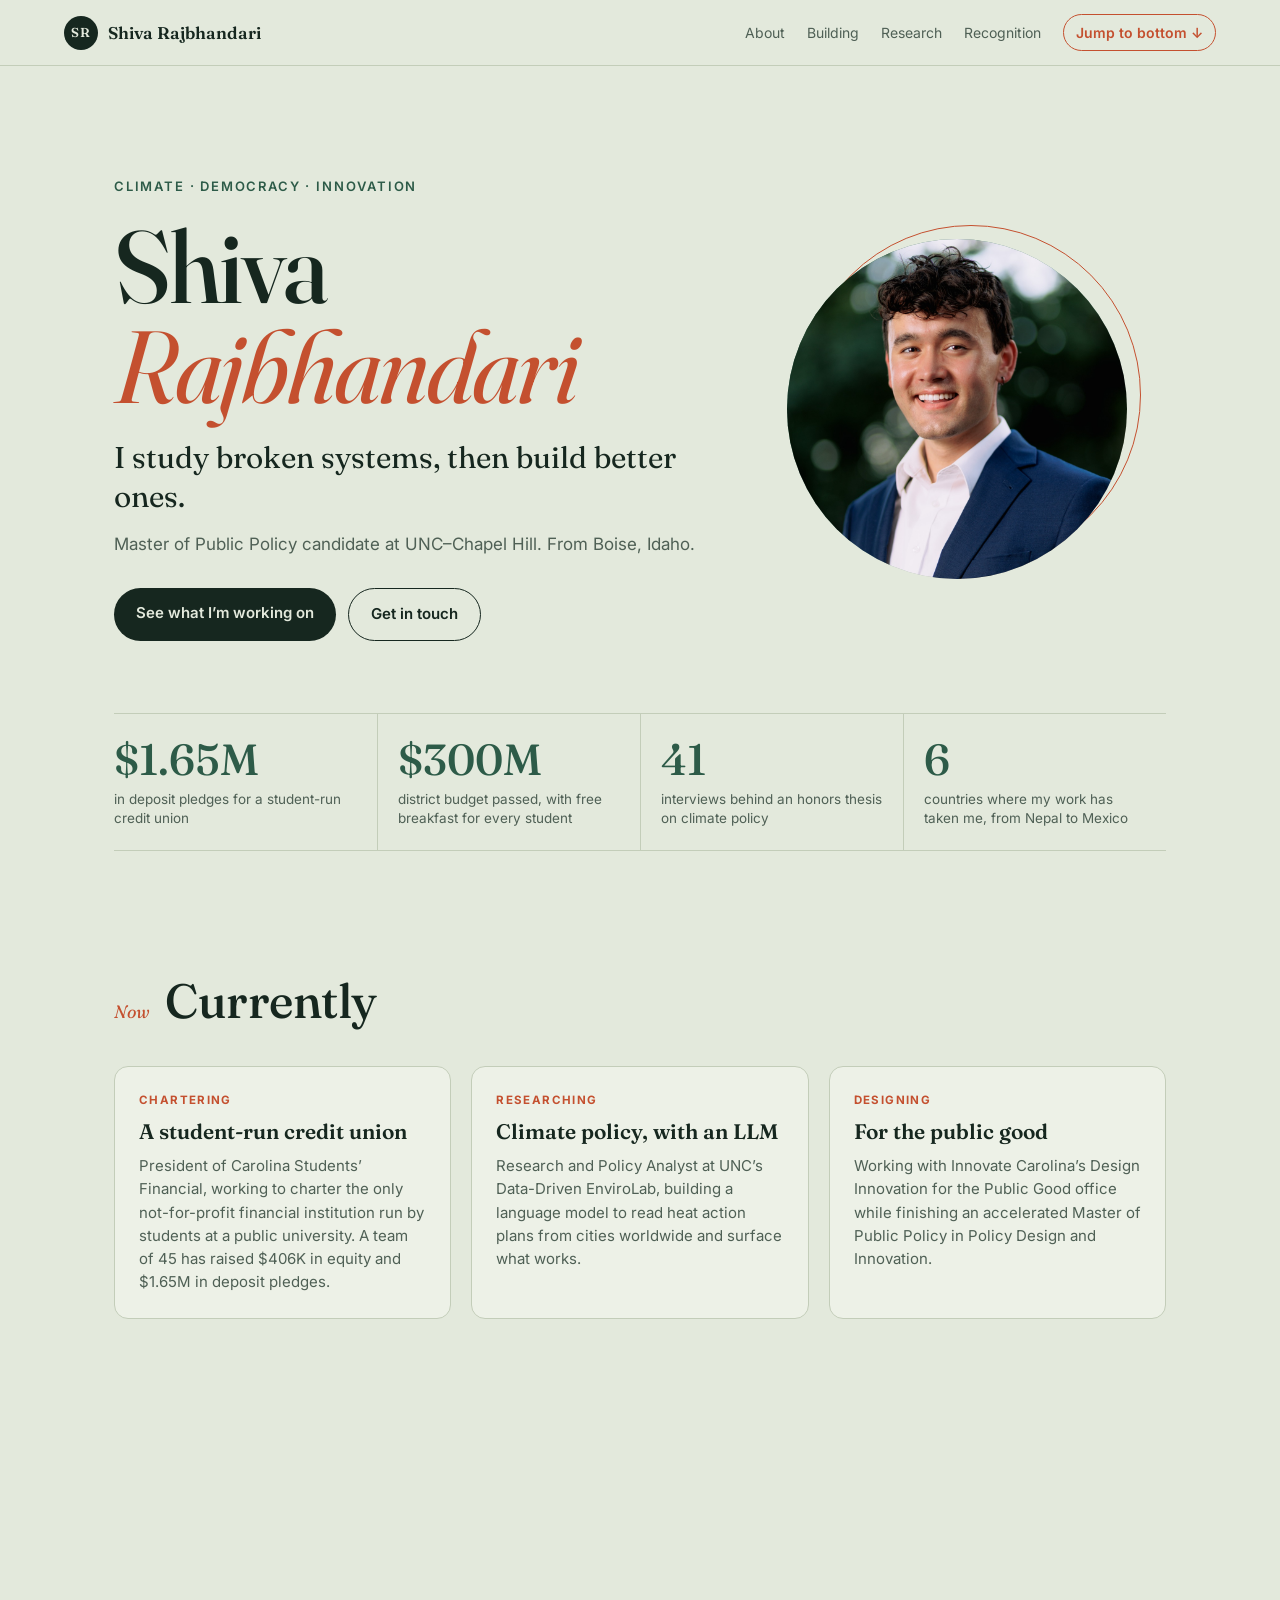
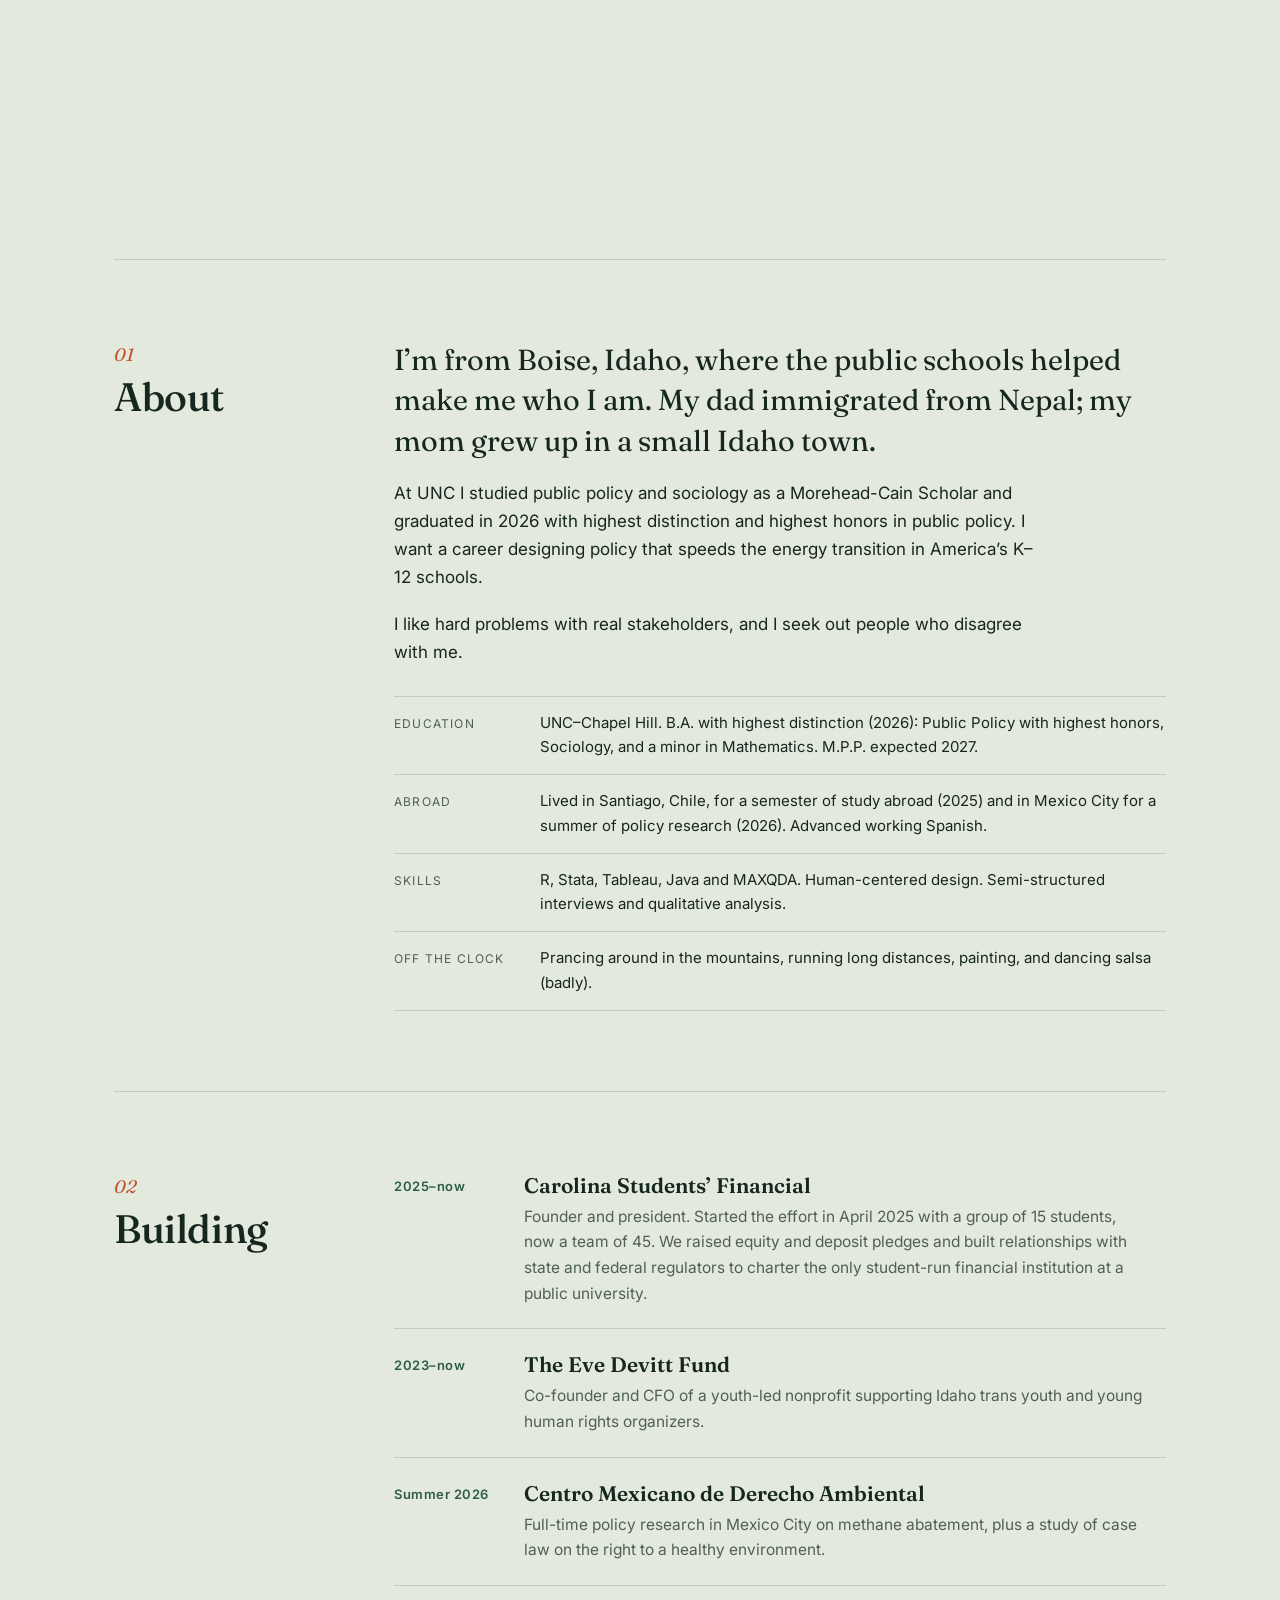
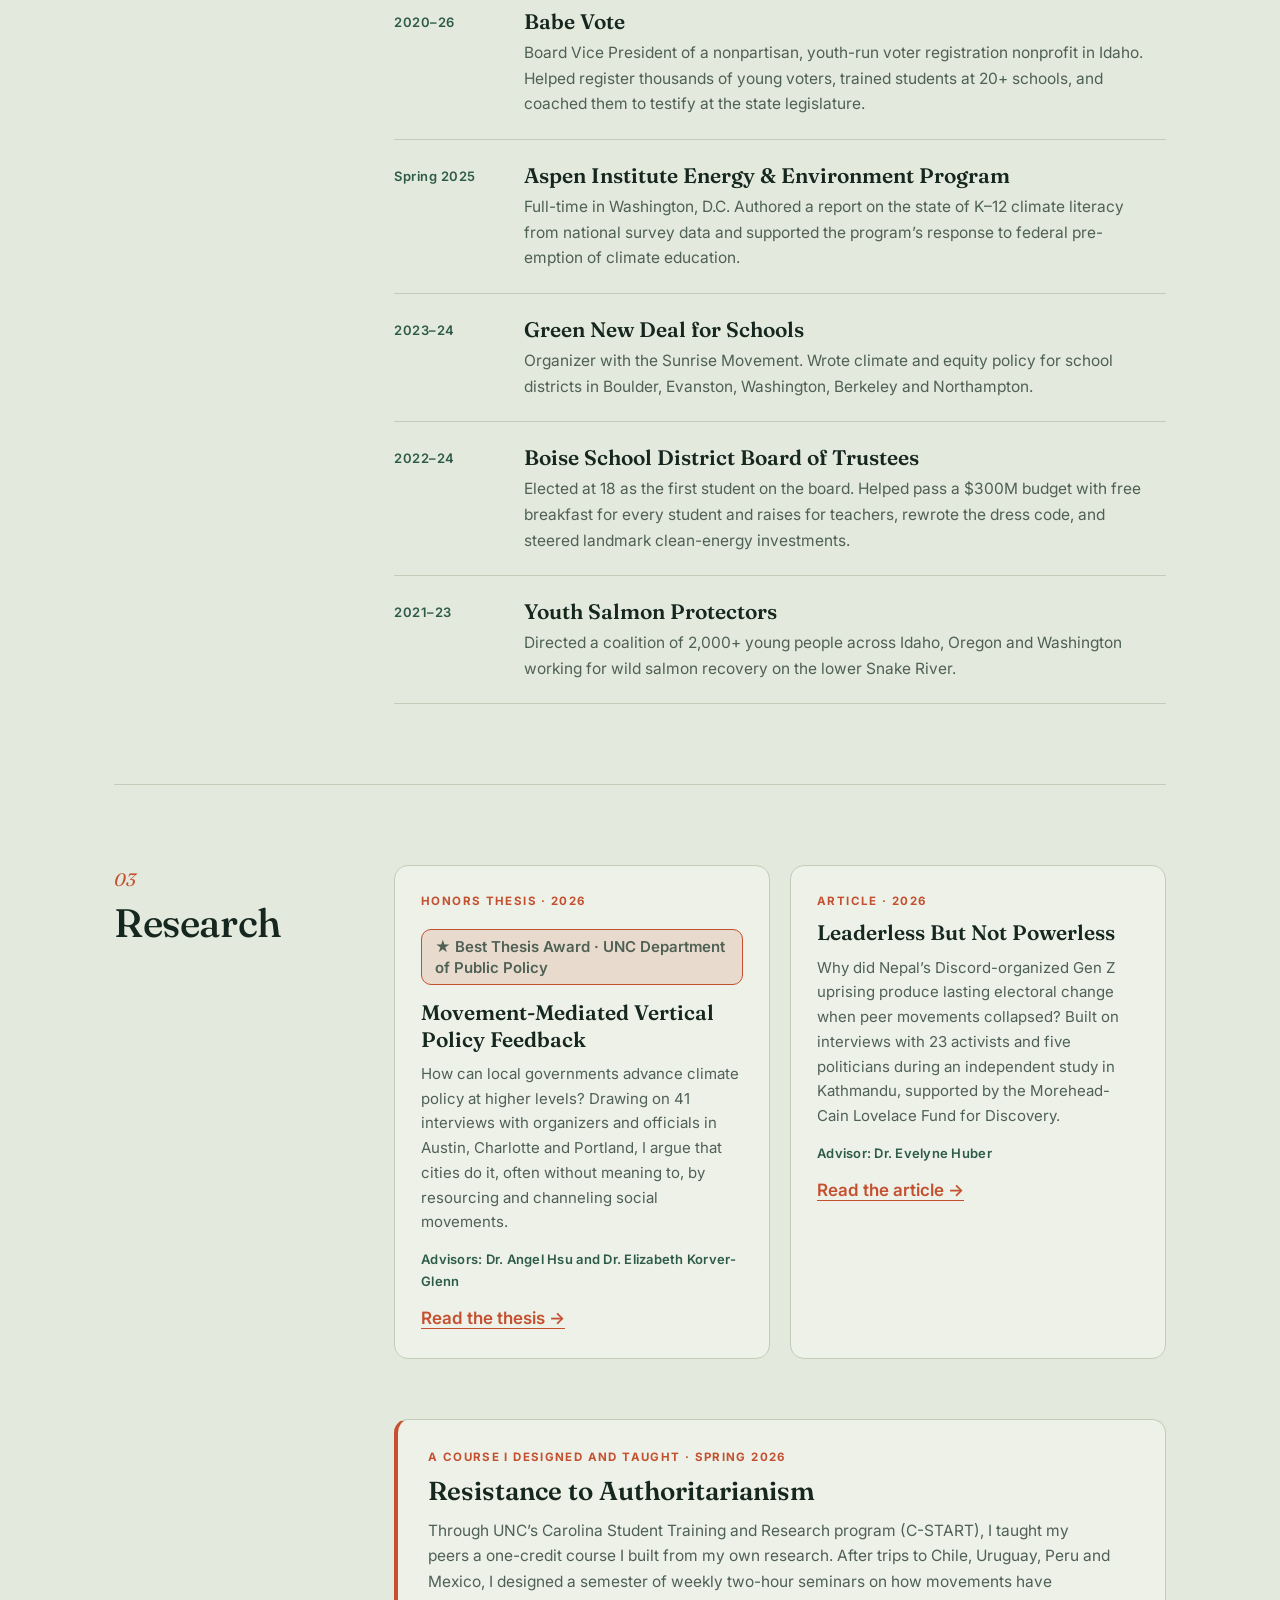
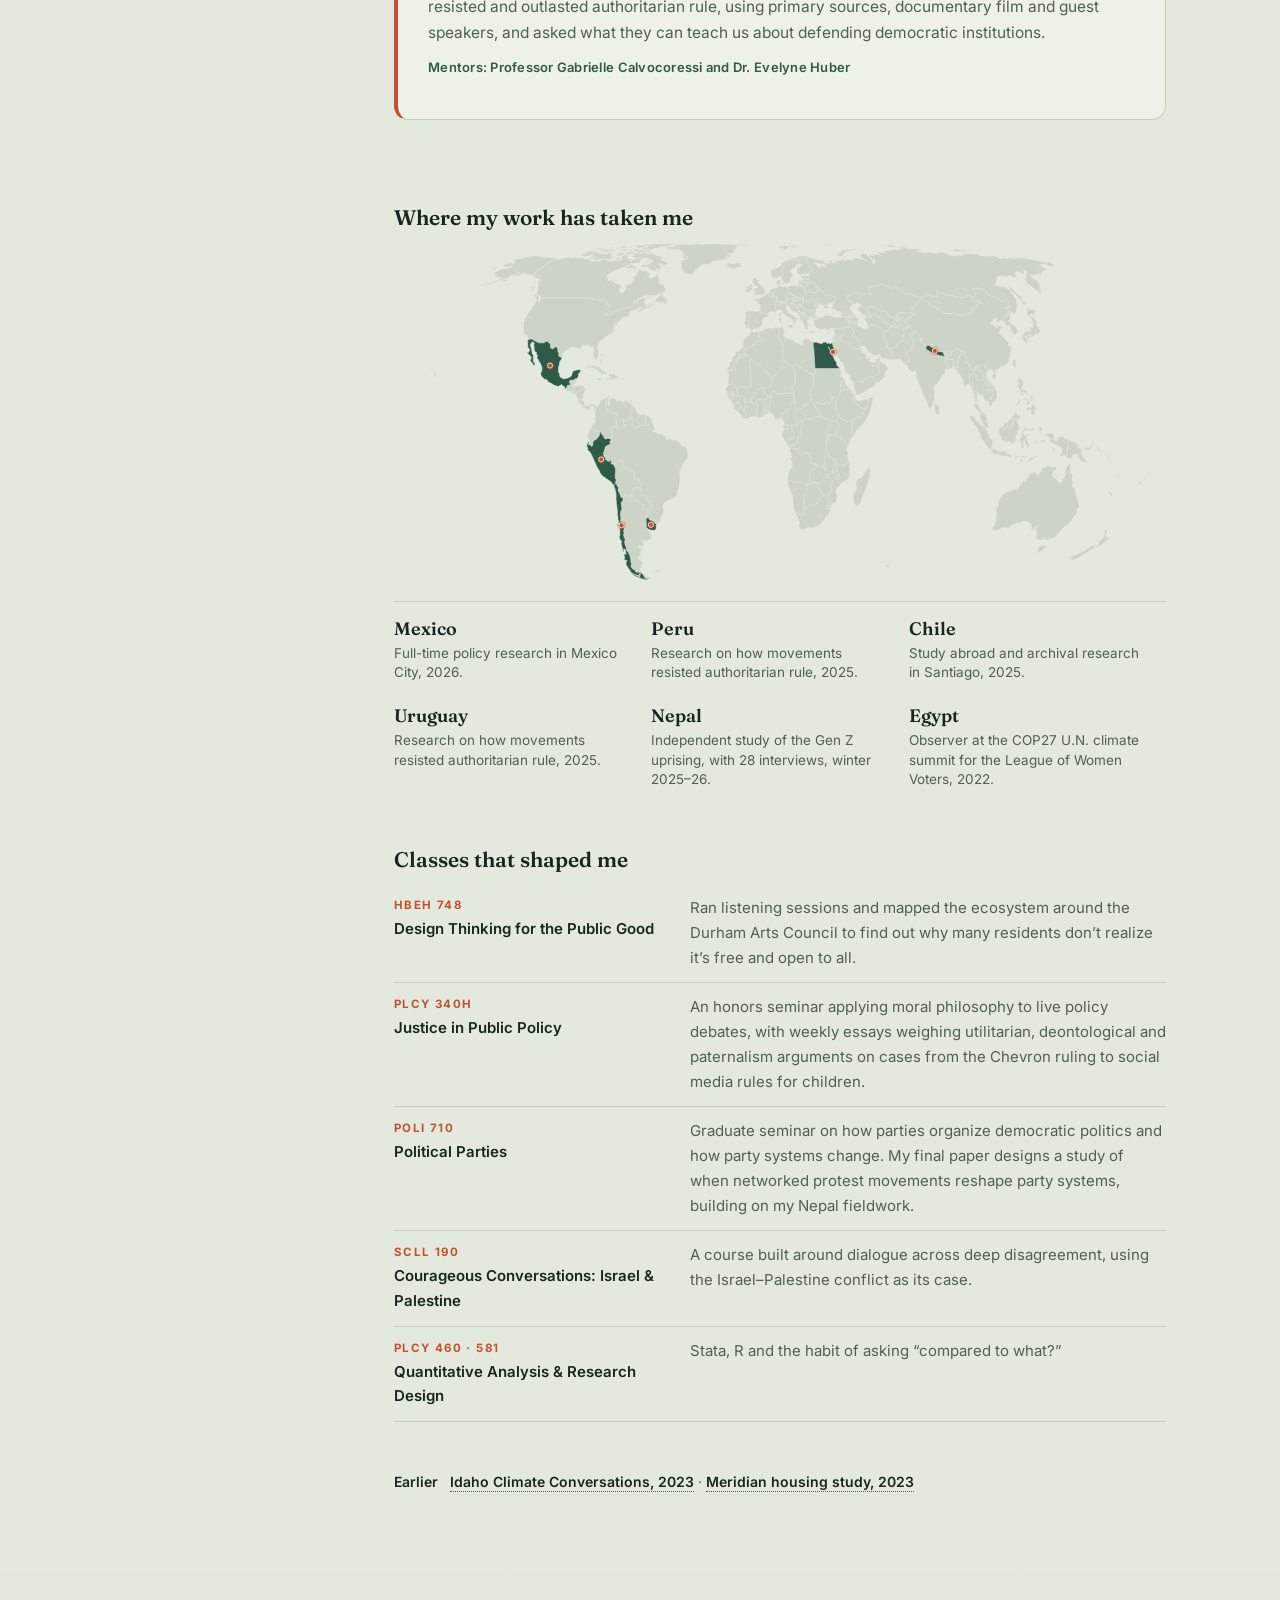
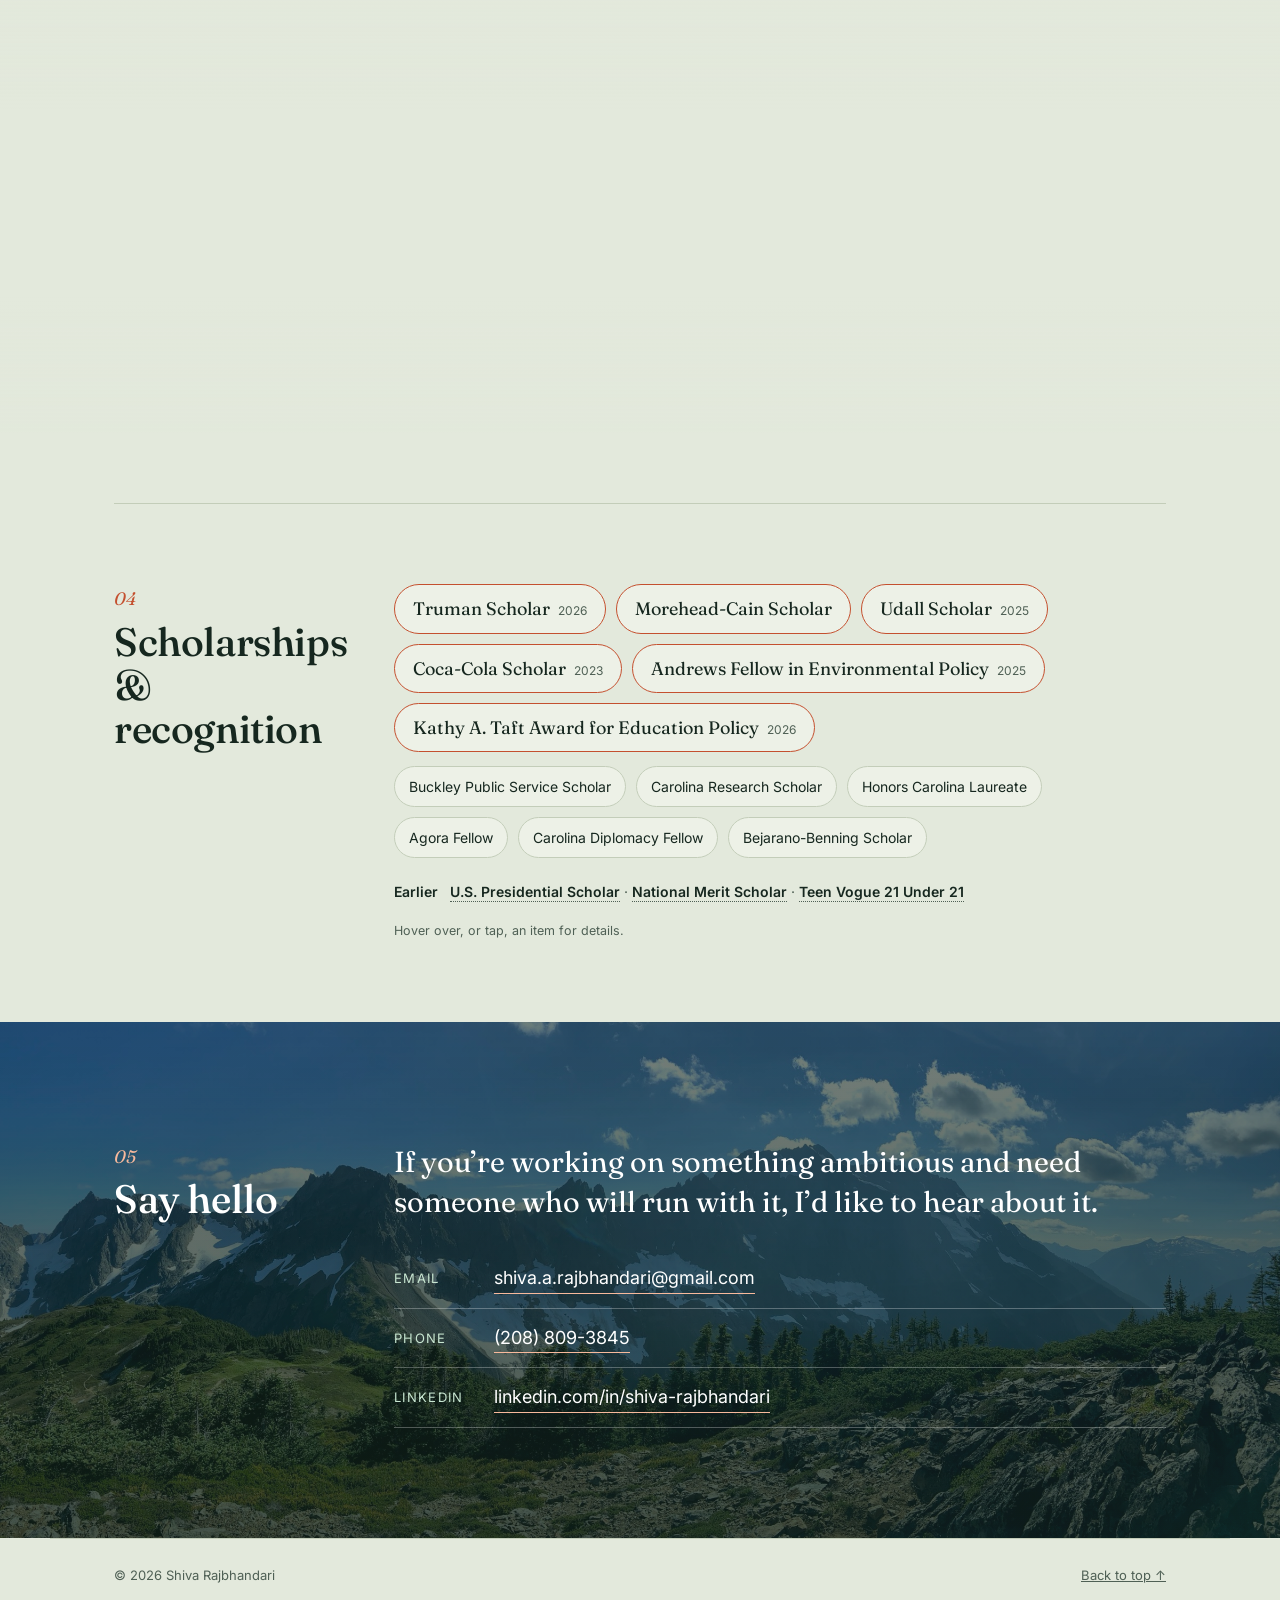
==== commit a6959f70: "Remove teaching assistant line from HBEH 748 entry Co-Authored-By: Claude Sonnet 5 <noreply@anthropi" ====
--- a/index.html
+++ b/index.html
@@ -377,7 +377,7 @@
     <div class="classes reveal">
       <h3>Classes that shaped me</h3>
       <ul>
-        <li><strong><em class="code">HBEH 748</em>Design Thinking for the Public Good</strong><span>Ran listening sessions and mapped the ecosystem around the Durham Arts Council to find out why many residents don&rsquo;t realize it&rsquo;s free and open to all. Later a teaching assistant.</span></li>
+        <li><strong><em class="code">HBEH 748</em>Design Thinking for the Public Good</strong><span>Ran listening sessions and mapped the ecosystem around the Durham Arts Council to find out why many residents don&rsquo;t realize it&rsquo;s free and open to all.</span></li>
         <li><strong><em class="code">PLCY 340H</em>Justice in Public Policy</strong><span>An honors seminar applying moral philosophy to live policy debates, with weekly essays weighing utilitarian, deontological and paternalism arguments on cases from the Chevron ruling to social media rules for children.</span></li>
         <li><strong><em class="code">POLI 710</em>Political Parties</strong><span>Graduate seminar on how parties organize democratic politics and how party systems change. My final paper designs a study of when networked protest movements reshape party systems, building on my Nepal fieldwork.</span></li>
         <li><strong><em class="code">SCLL 190</em>Courageous Conversations: Israel &amp; Palestine</strong><span>A course built around dialogue across deep disagreement, using the Israel&ndash;Palestine conflict as its case.</span></li>
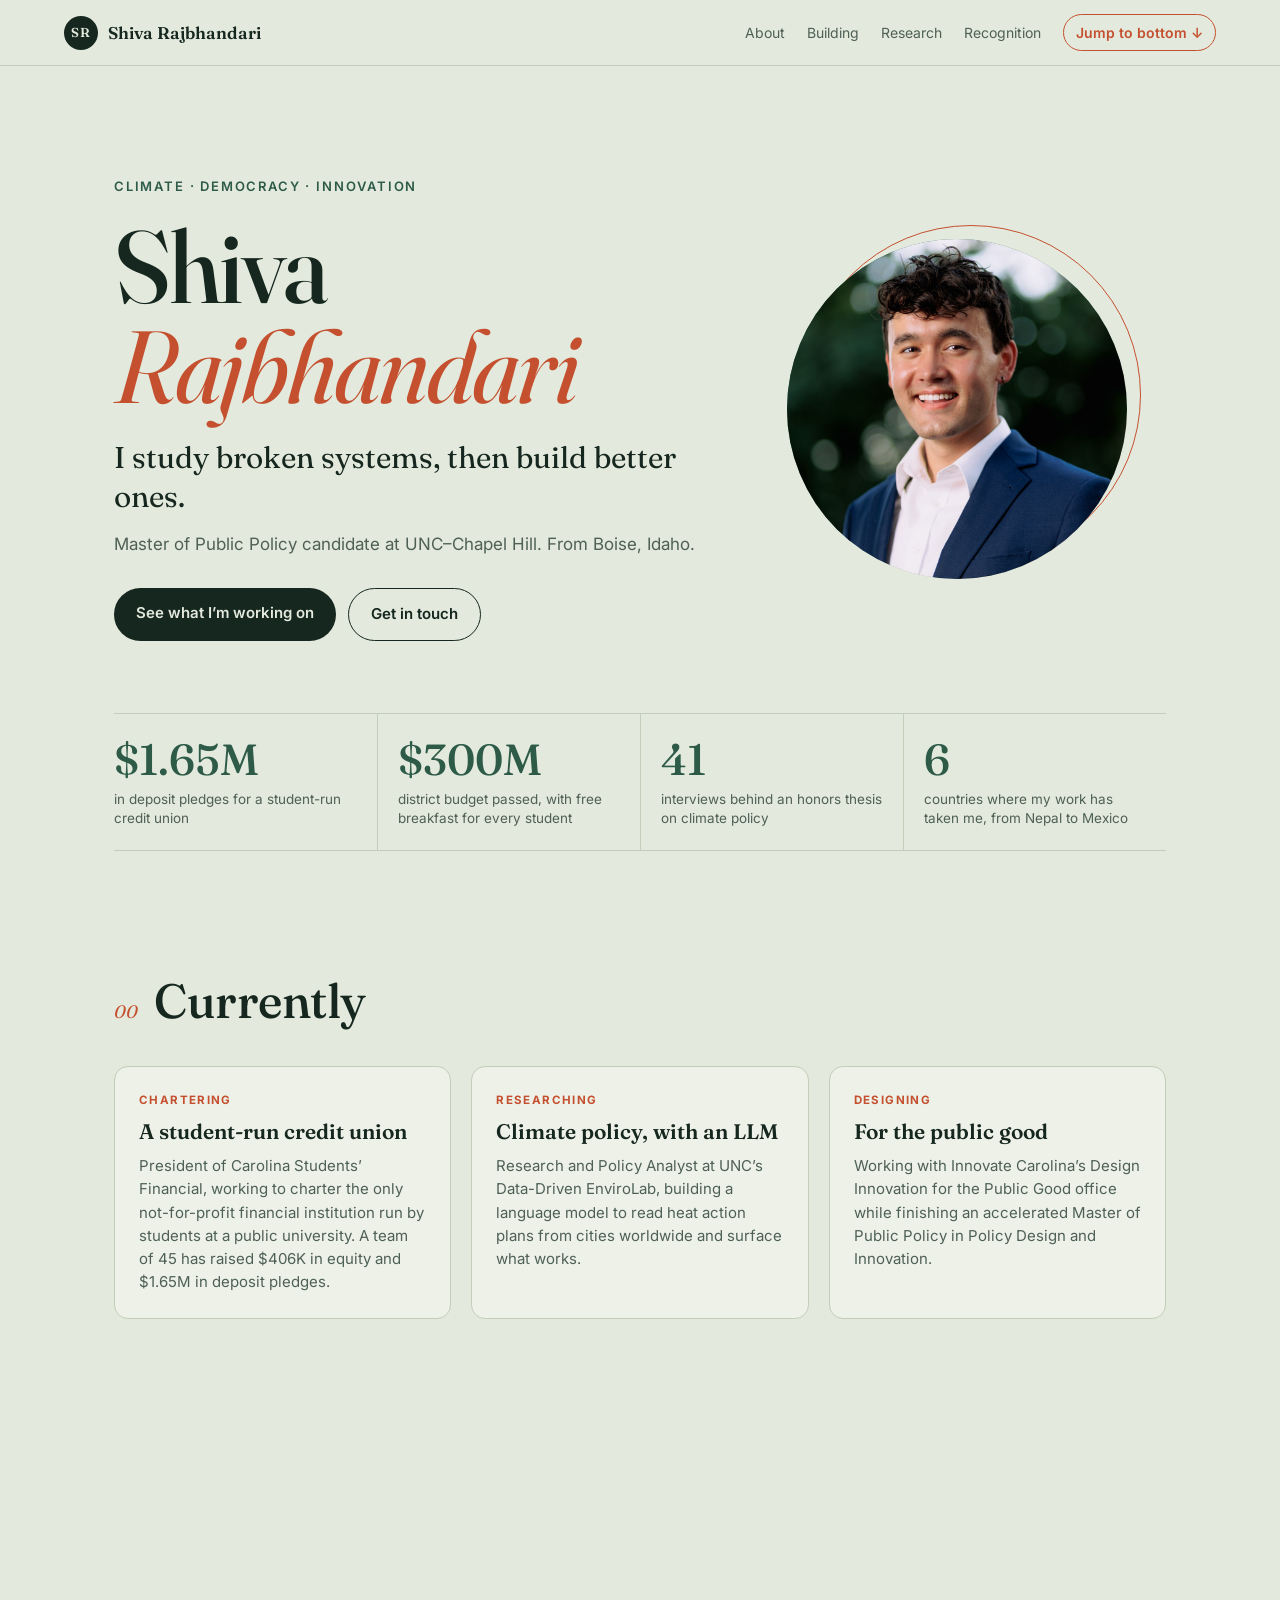
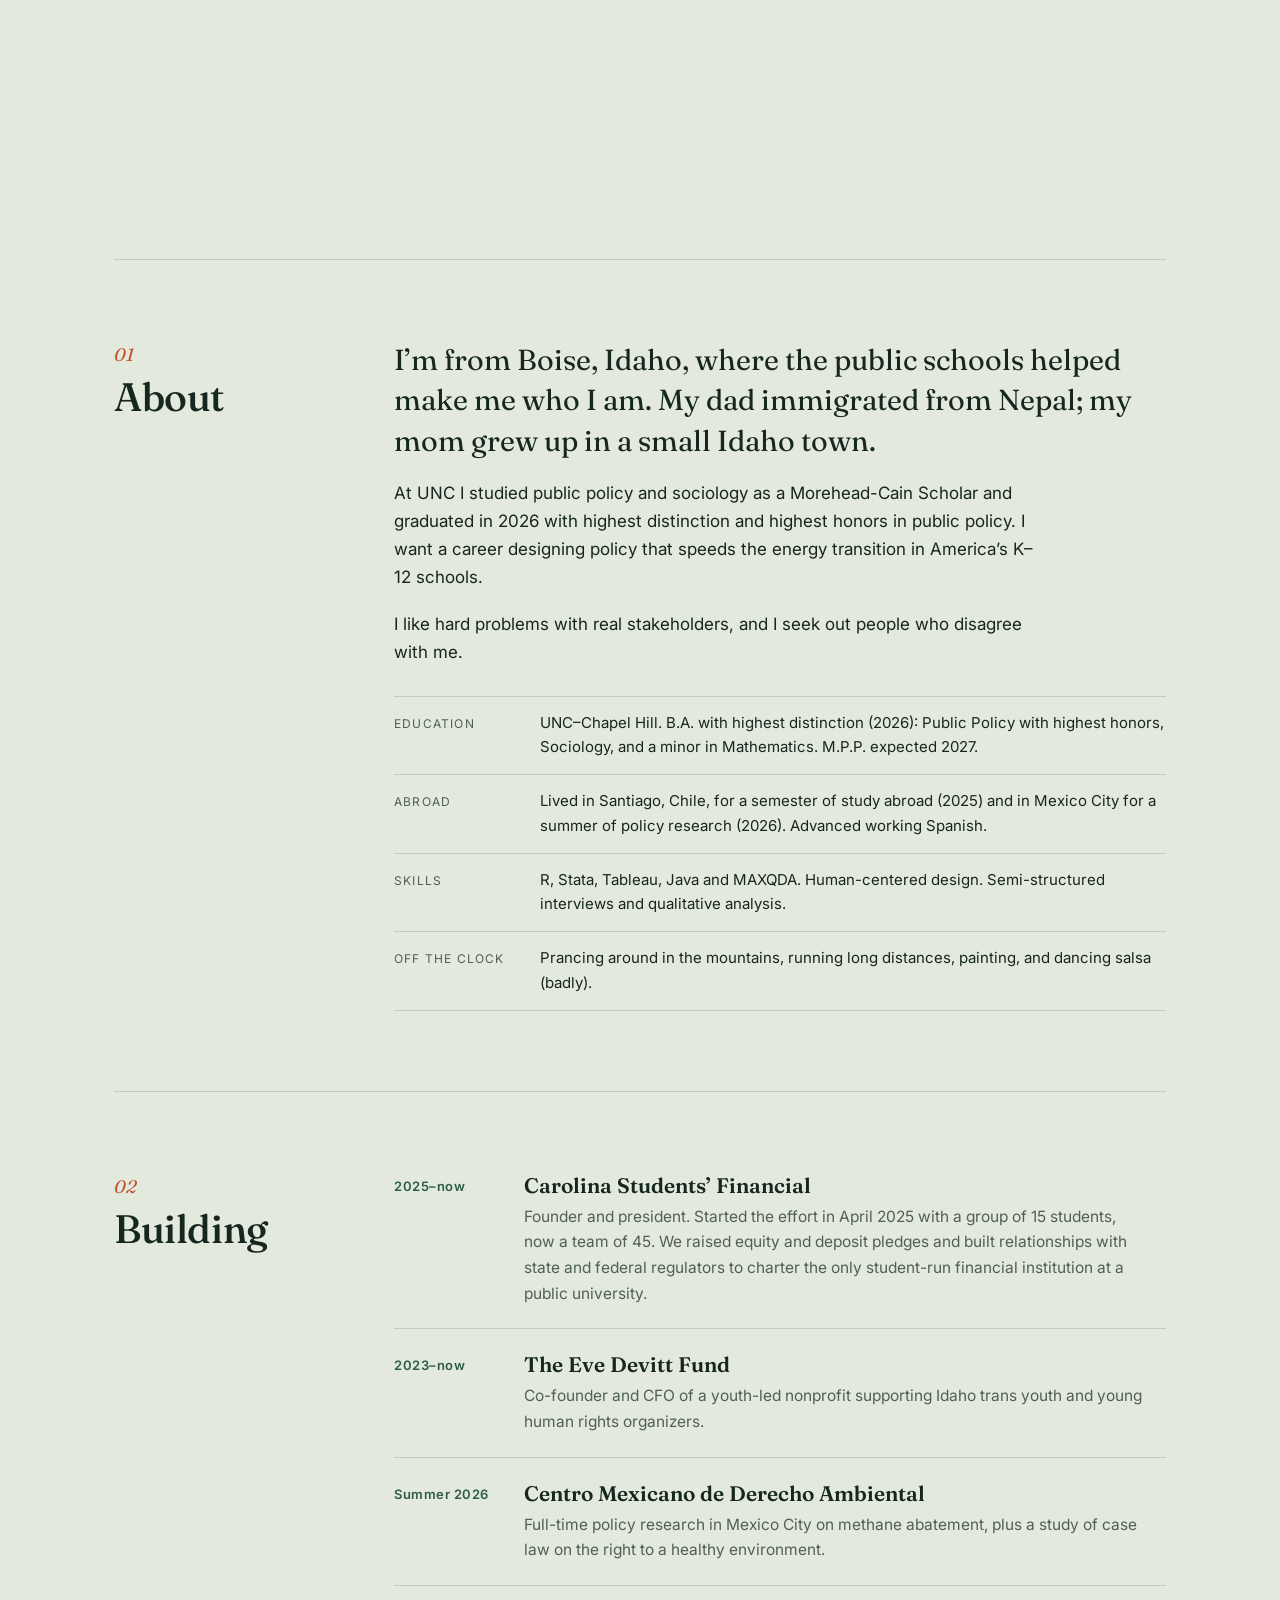
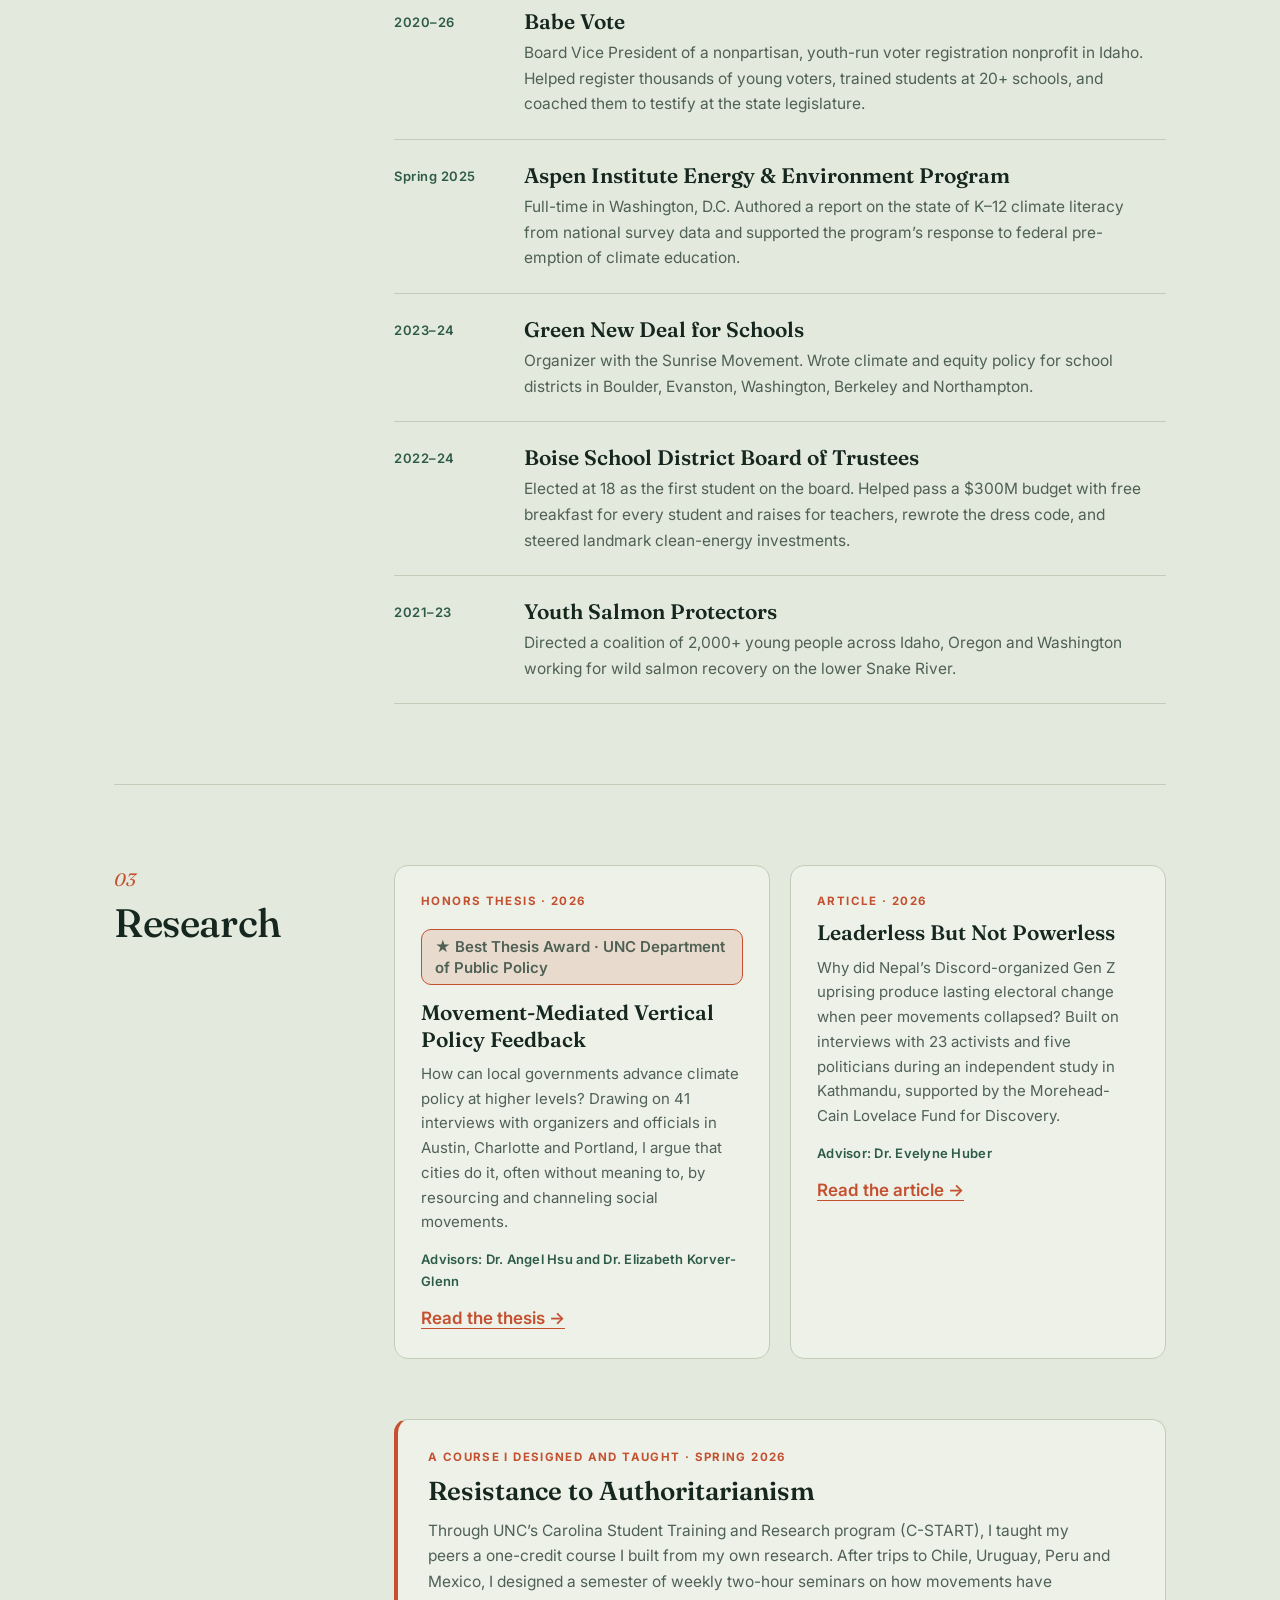
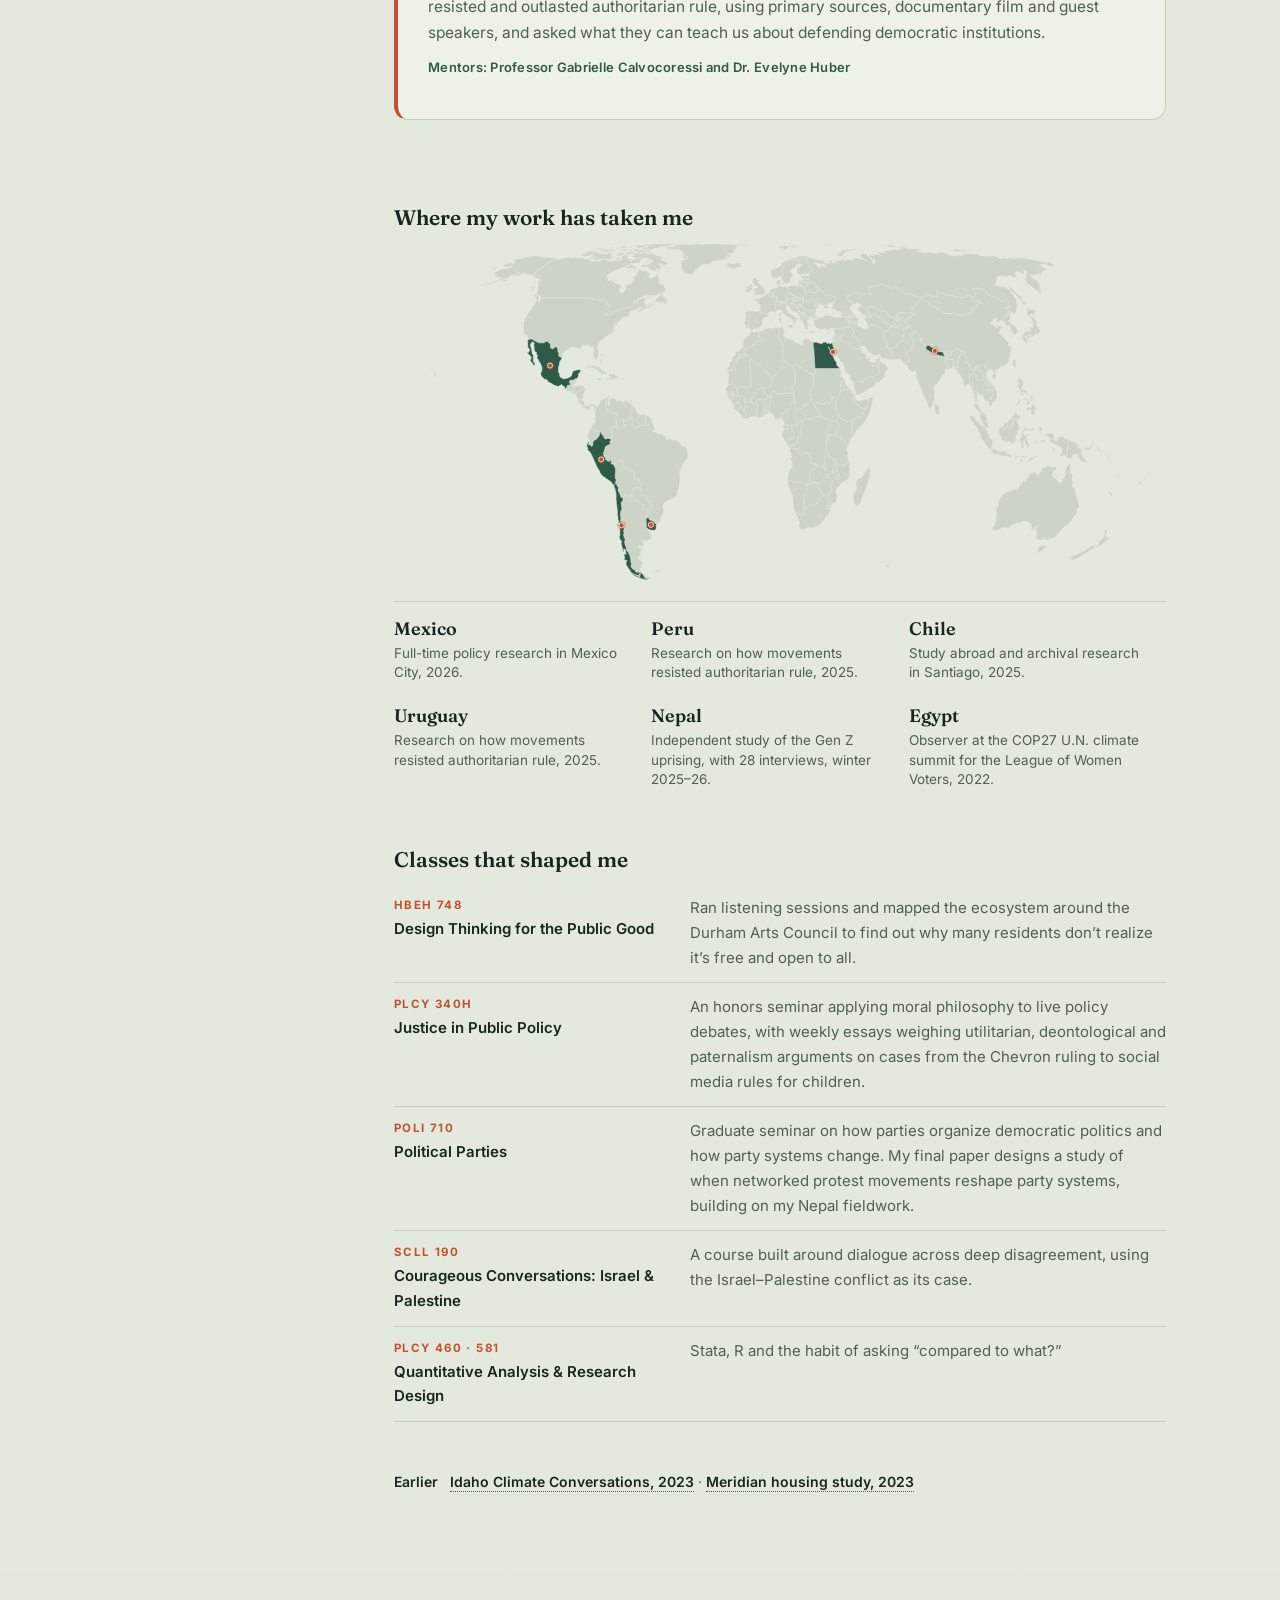
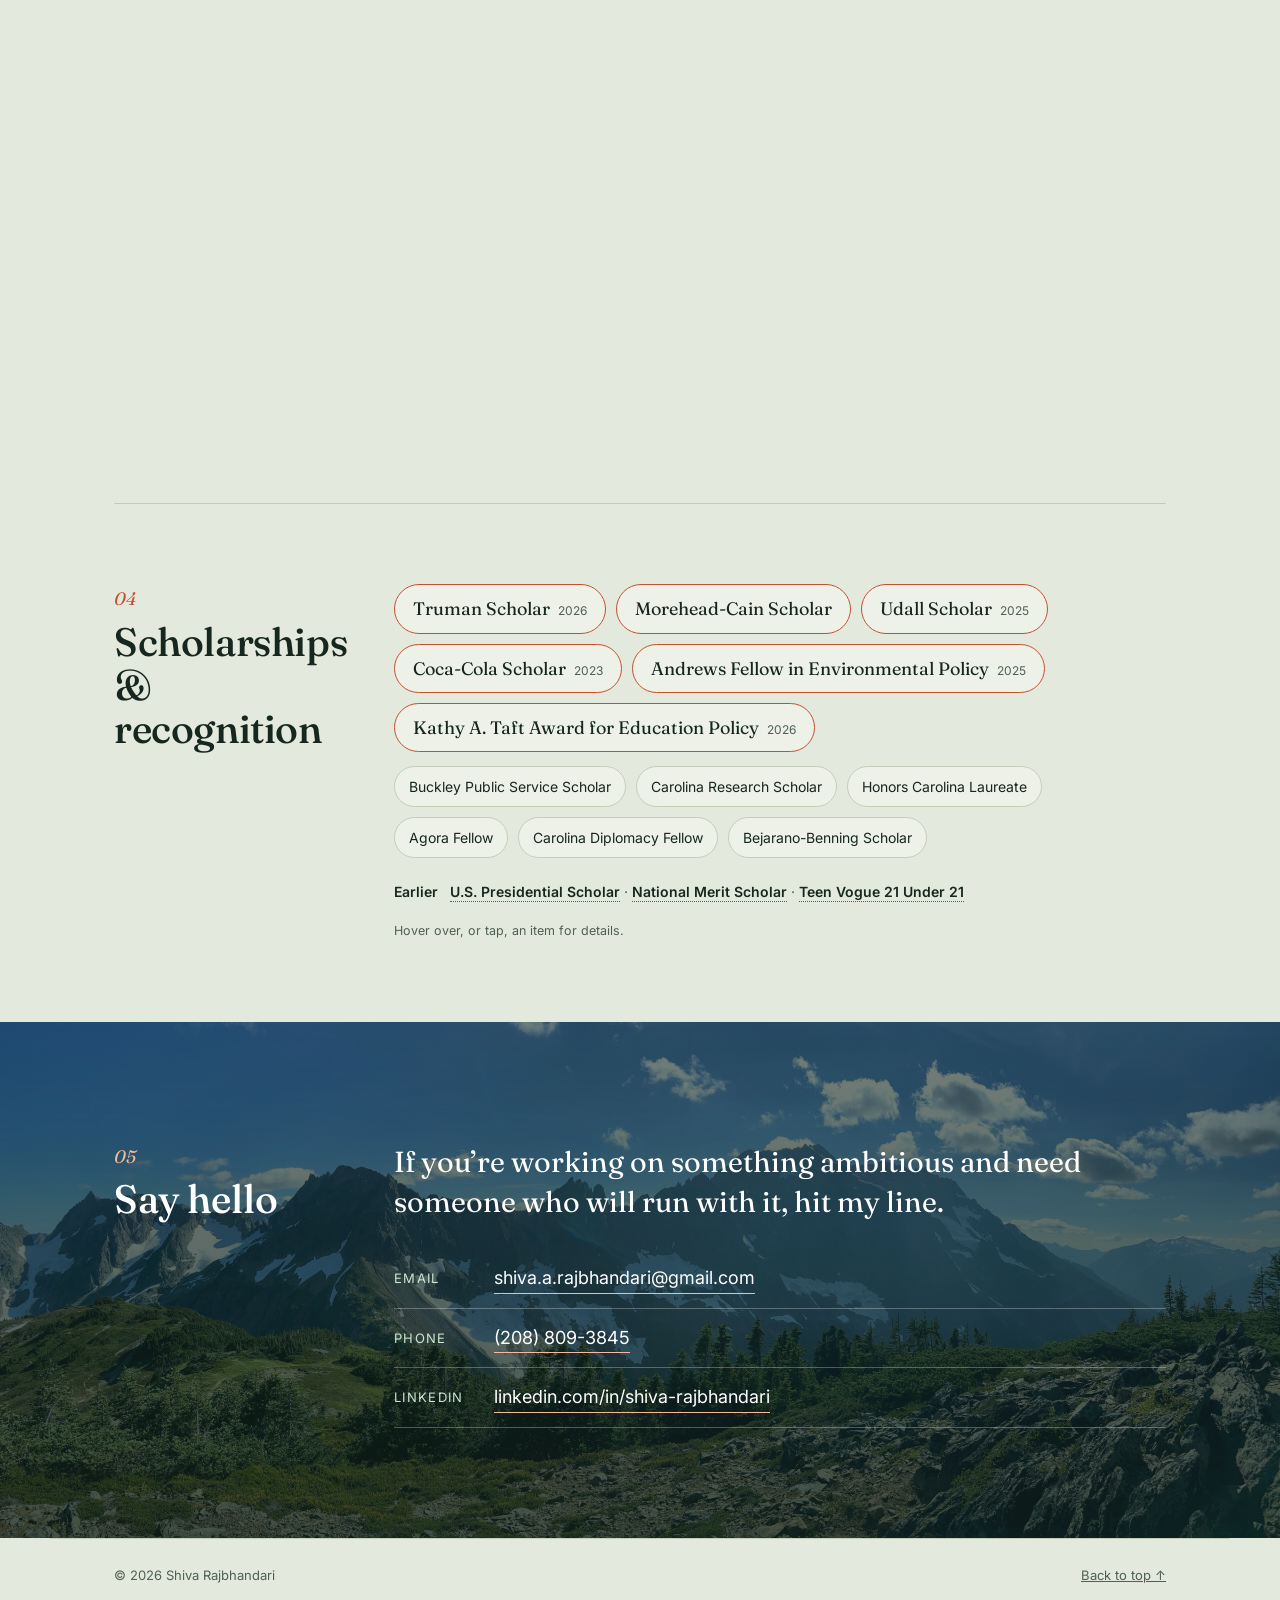
==== commit a6a8aeab: "Update contact line and Currently section number Co-Authored-By: Claude Sonnet 5 <noreply@anthropic." ====
--- a/index.html
+++ b/index.html
@@ -3,19 +3,27 @@
 <head>
 <meta charset="utf-8">
 <meta name="viewport" content="width=device-width,initial-scale=1">
-<title>Shiva Rajbhandari</title>
-<meta name="description" content="Shiva Rajbhandari builds institutions and policy at the intersection of climate, democracy and innovation. Master of Public Policy candidate at UNC–Chapel Hill, from Boise, Idaho.">
+<title>Shiva Rajbhandari | Public policy, climate and democracy</title>
+<meta name="description" content="Shiva Rajbhandari builds institutions and policy at the intersection of climate, democracy and innovation. MPP candidate at UNC–Chapel Hill, from Boise.">
 <link rel="preconnect" href="https://fonts.googleapis.com"><link rel="preconnect" href="https://fonts.gstatic.com" crossorigin>
 <link href="https://fonts.googleapis.com/css2?family=Fraunces:ital,opsz,wght@0,9..144,400;0,9..144,500;0,9..144,600;1,9..144,400&family=Inter:wght@400;500;600;700&display=swap" rel="stylesheet">
 <meta property="og:type" content="website">
-<meta property="og:title" content="Shiva Rajbhandari">
-<meta property="og:description" content="Shiva Rajbhandari builds institutions and policy at the intersection of climate, democracy and innovation. Master of Public Policy candidate at UNC–Chapel Hill, from Boise, Idaho.">
+<meta property="og:title" content="Shiva Rajbhandari | Public policy, climate and democracy">
+<meta property="og:description" content="Shiva Rajbhandari builds institutions and policy at the intersection of climate, democracy and innovation. MPP candidate at UNC–Chapel Hill, from Boise.">
 <meta property="og:url" content="https://www.shivarajbhandari.com/">
-<meta property="og:image" content="https://www.shivarajbhandari.com/img/headshot.jpg">
-<meta name="twitter:card" content="summary">
+<meta property="og:site_name" content="Shiva Rajbhandari">
+<meta property="og:image" content="https://www.shivarajbhandari.com/img/og-card.jpg">
+<meta property="og:image:width" content="1200">
+<meta property="og:image:height" content="630">
+<meta property="og:image:alt" content="Shiva Rajbhandari: climate, democracy, innovation">
+<meta name="twitter:card" content="summary_large_image">
+<meta name="twitter:title" content="Shiva Rajbhandari | Public policy, climate and democracy">
+<meta name="twitter:description" content="Shiva Rajbhandari builds institutions and policy at the intersection of climate, democracy and innovation. MPP candidate at UNC–Chapel Hill, from Boise.">
+<meta name="twitter:image" content="https://www.shivarajbhandari.com/img/og-card.jpg">
 <link rel="canonical" href="https://www.shivarajbhandari.com/">
 <link rel="icon" href="data:image/svg+xml,%3Csvg xmlns='http://www.w3.org/2000/svg' viewBox='0 0 64 64'%3E%3Ccircle cx='32' cy='32' r='32' fill='%2316271F'/%3E%3Ctext x='32' y='41' font-family='Georgia,serif' font-size='26' text-anchor='middle' fill='%23EDF1E7'%3ESR%3C/text%3E%3C/svg%3E">
 <meta name="theme-color" content="#E3E9DC">
+<script type="application/ld+json">{"@context": "https://schema.org", "@type": "Person", "name": "Shiva Rajbhandari", "url": "https://www.shivarajbhandari.com/", "image": "https://www.shivarajbhandari.com/img/headshot.jpg", "description": "Shiva Rajbhandari builds institutions and policy at the intersection of climate, democracy and innovation. MPP candidate at UNC–Chapel Hill, from Boise.", "alumniOf": {"@type": "CollegeOrUniversity", "name": "University of North Carolina at Chapel Hill", "sameAs": "https://www.unc.edu/"}, "knowsAbout": ["Public policy", "Climate policy", "Democracy", "Design innovation"], "sameAs": ["https://www.linkedin.com/in/shiva-rajbhandari/"]}</script>
 <script>document.documentElement.classList.add('js')</script>
 <style>/* Direction A — "Field Notes": warm editorial, serif display, salmon accent */
 :root{
@@ -267,7 +275,7 @@
   </section>
 
   <section class="now" id="now">
-    <div class="section-head reveal"><span class="num">Now</span><h2>Currently</h2></div>
+    <div class="section-head reveal"><span class="num">00</span><h2>Currently</h2></div>
     <div class="now-grid">
       <article class="card reveal">
         <p class="tag">Chartering</p>
@@ -423,7 +431,7 @@
   <section class="contact has-photo" id="contact" style="--img:url(img/IMG_2174.jpg)">
     <div class="section-head reveal"><span class="num">05</span><h2>Say hello</h2></div>
     <div class="contact-body reveal">
-      <p class="big">If you&rsquo;re working on something ambitious and need someone who will run with it, I&rsquo;d like to hear about it.</p>
+      <p class="big">If you&rsquo;re working on something ambitious and need someone who will run with it, hit my line.</p>
       <ul class="contact-list">
         <li><span>Email</span><a href="mailto:shiva.a.rajbhandari@gmail.com">shiva.a.rajbhandari@gmail.com</a></li>
         <li><span>Phone</span><a href="tel:+12088093845">(208) 809-3845</a></li>
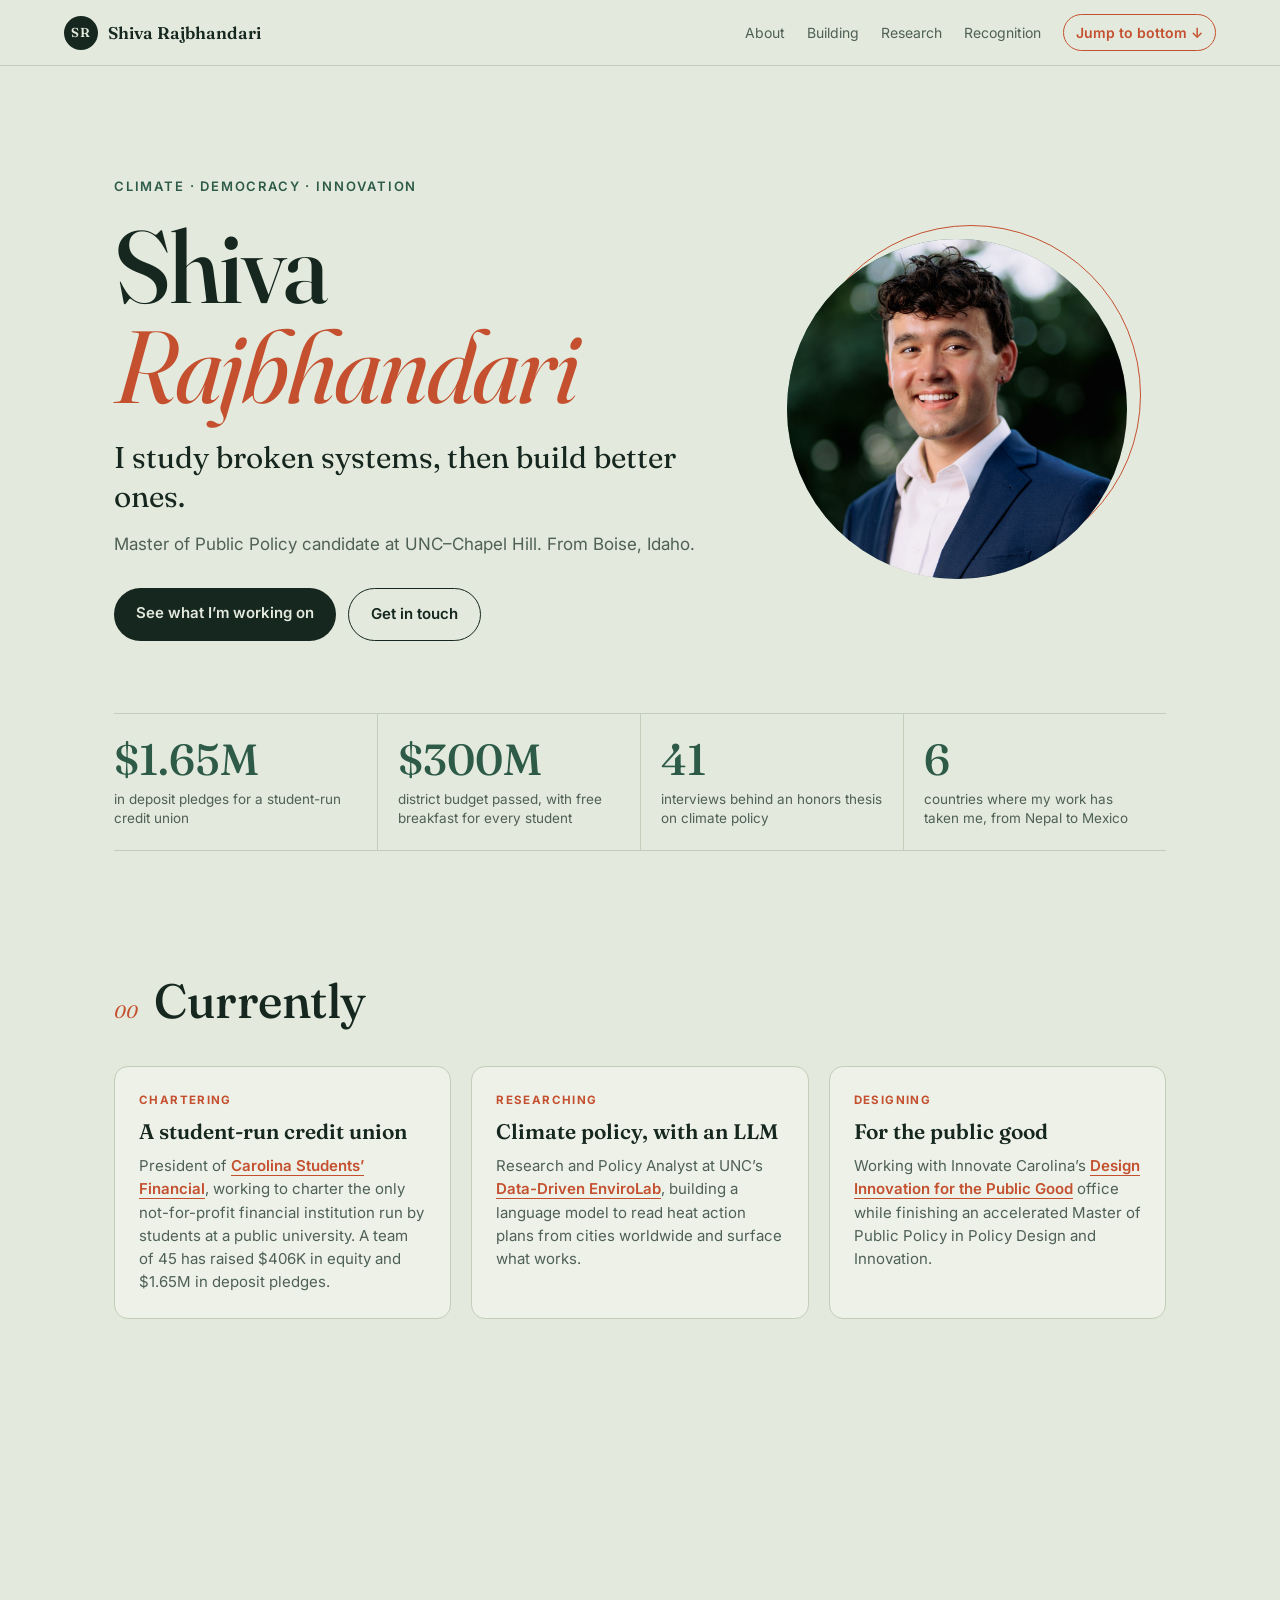
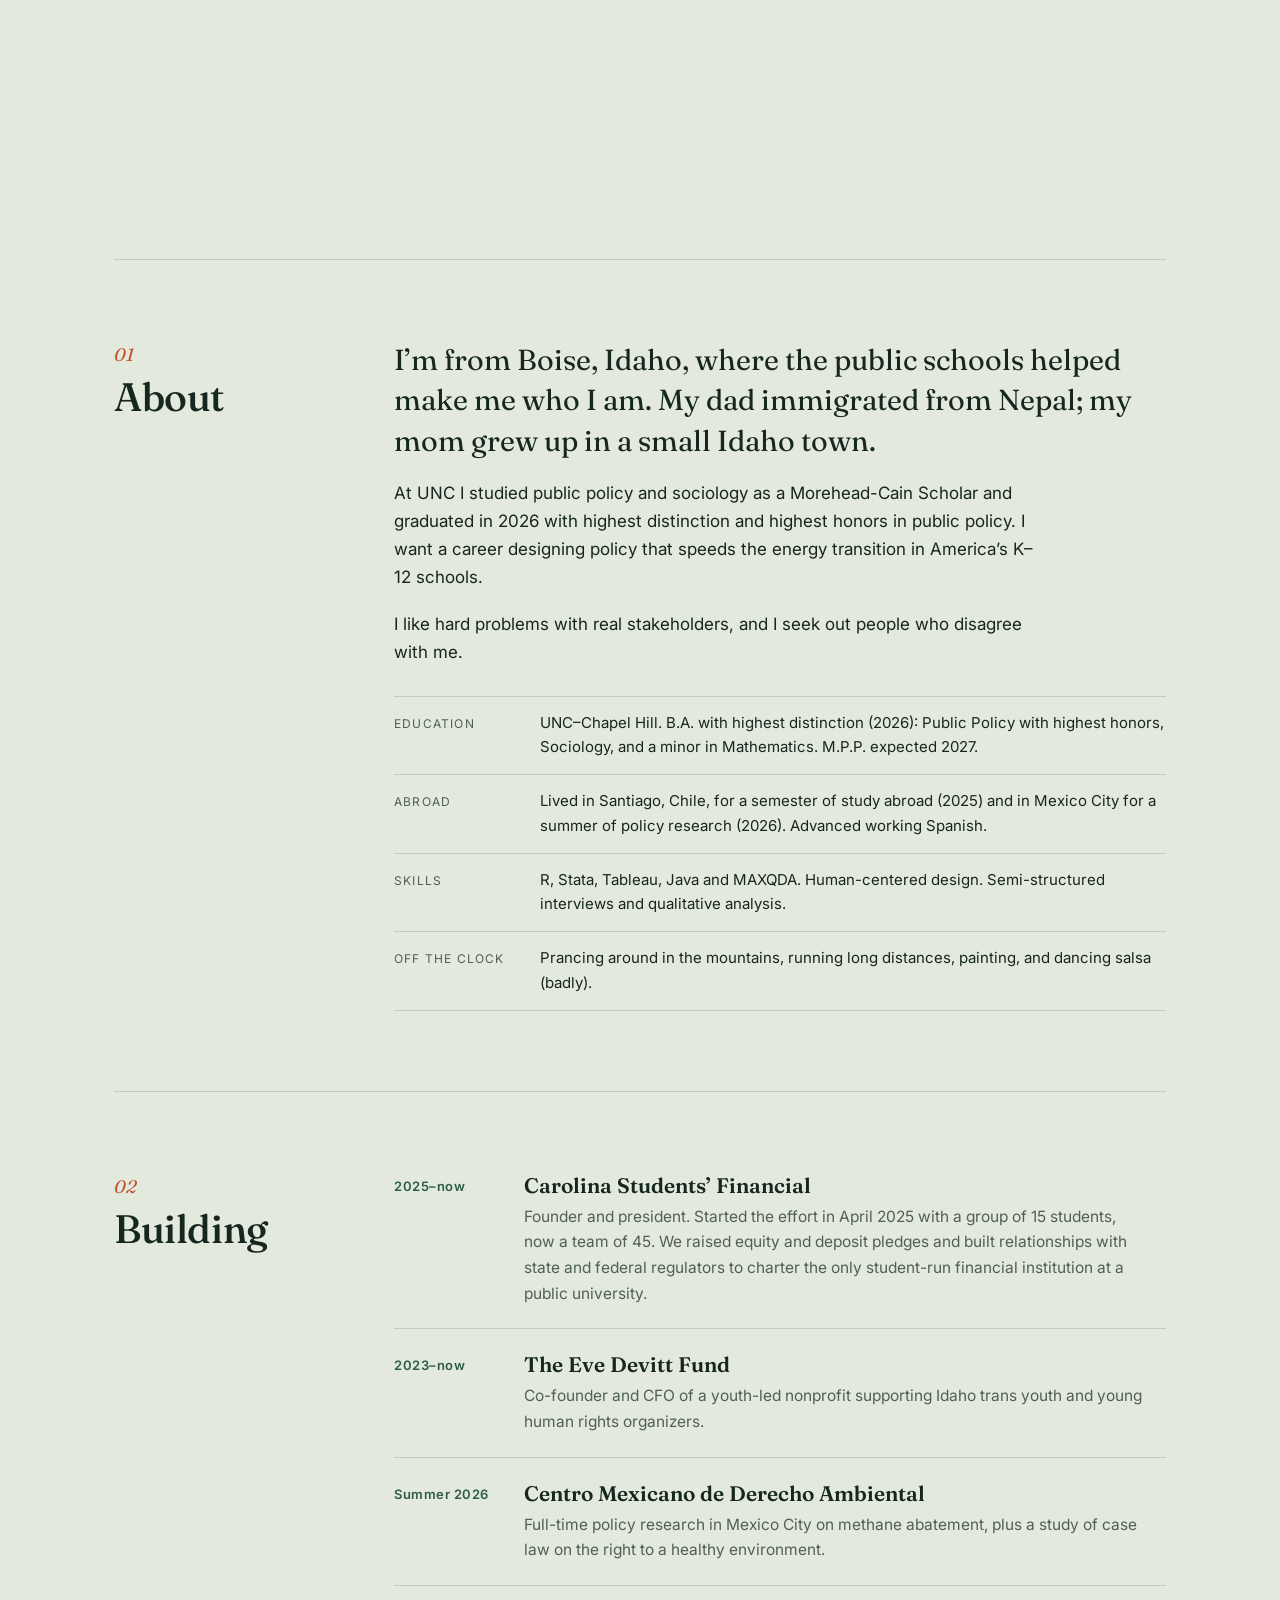
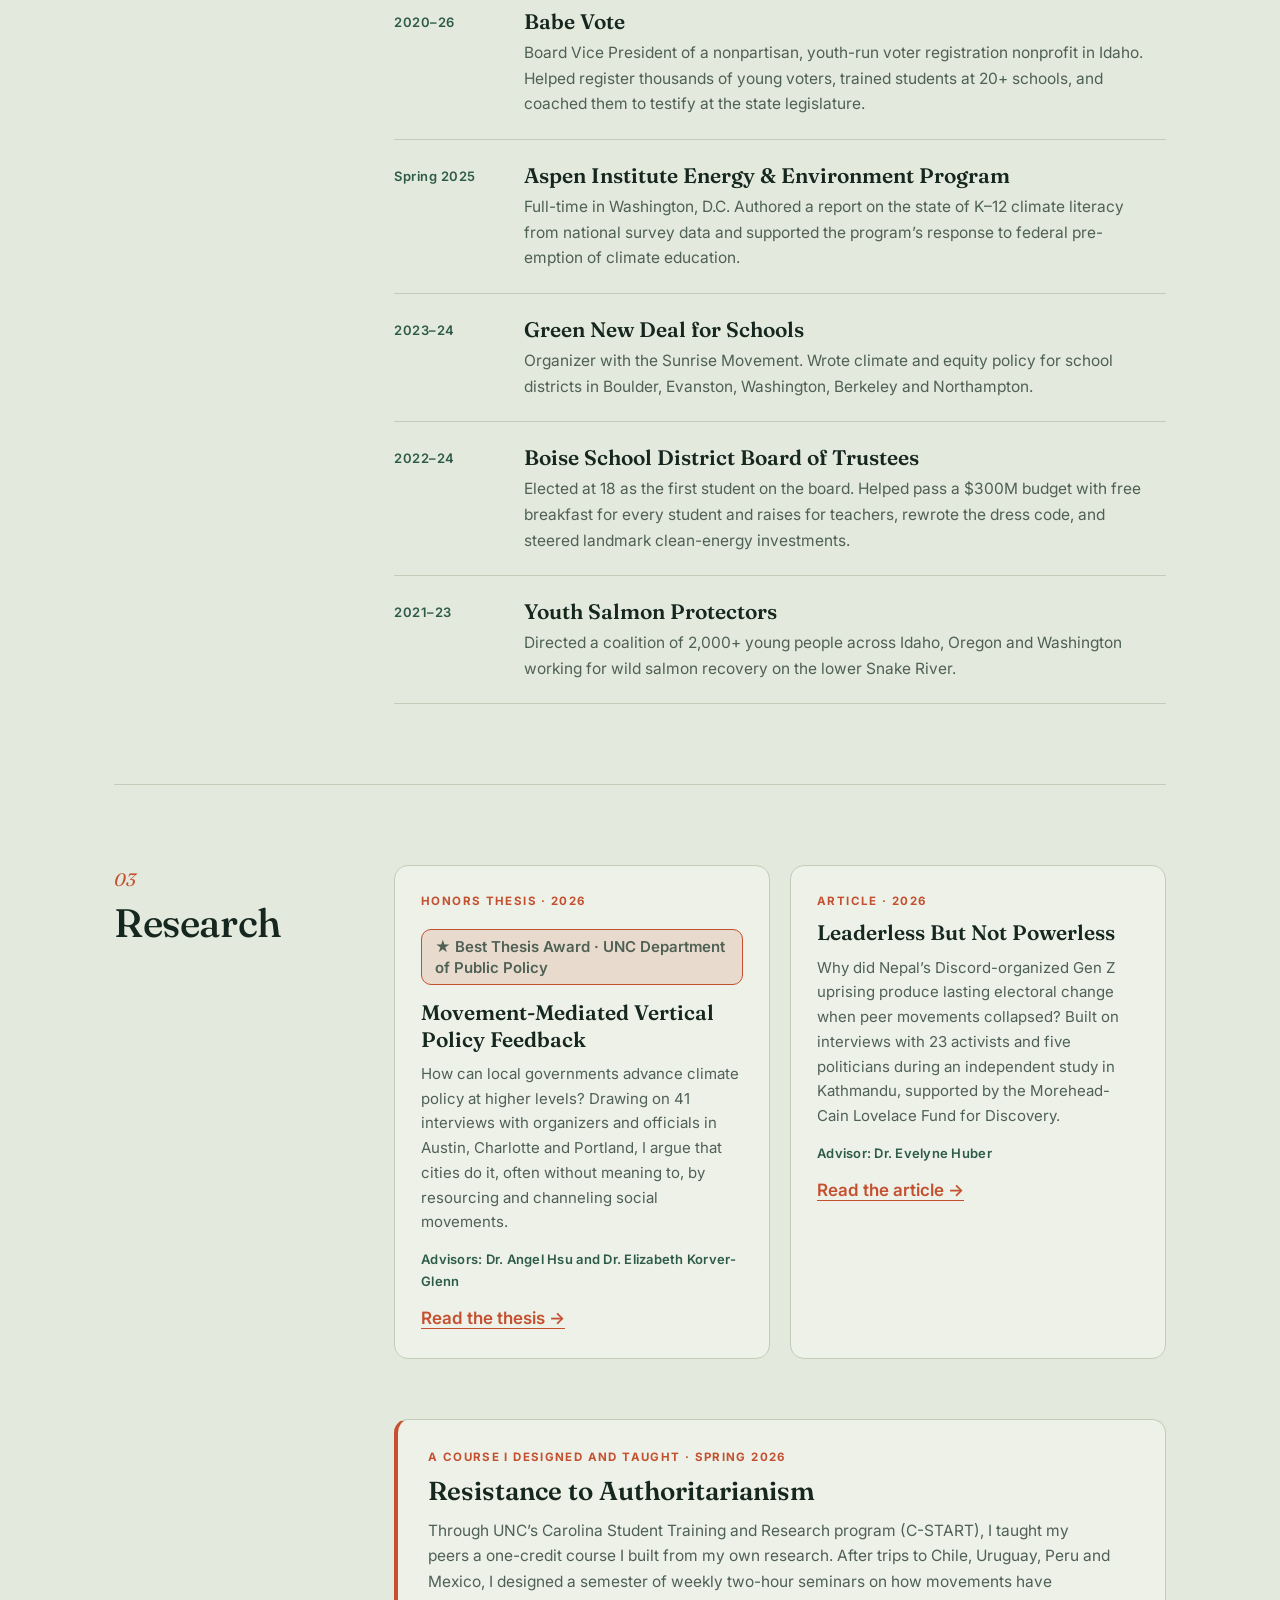
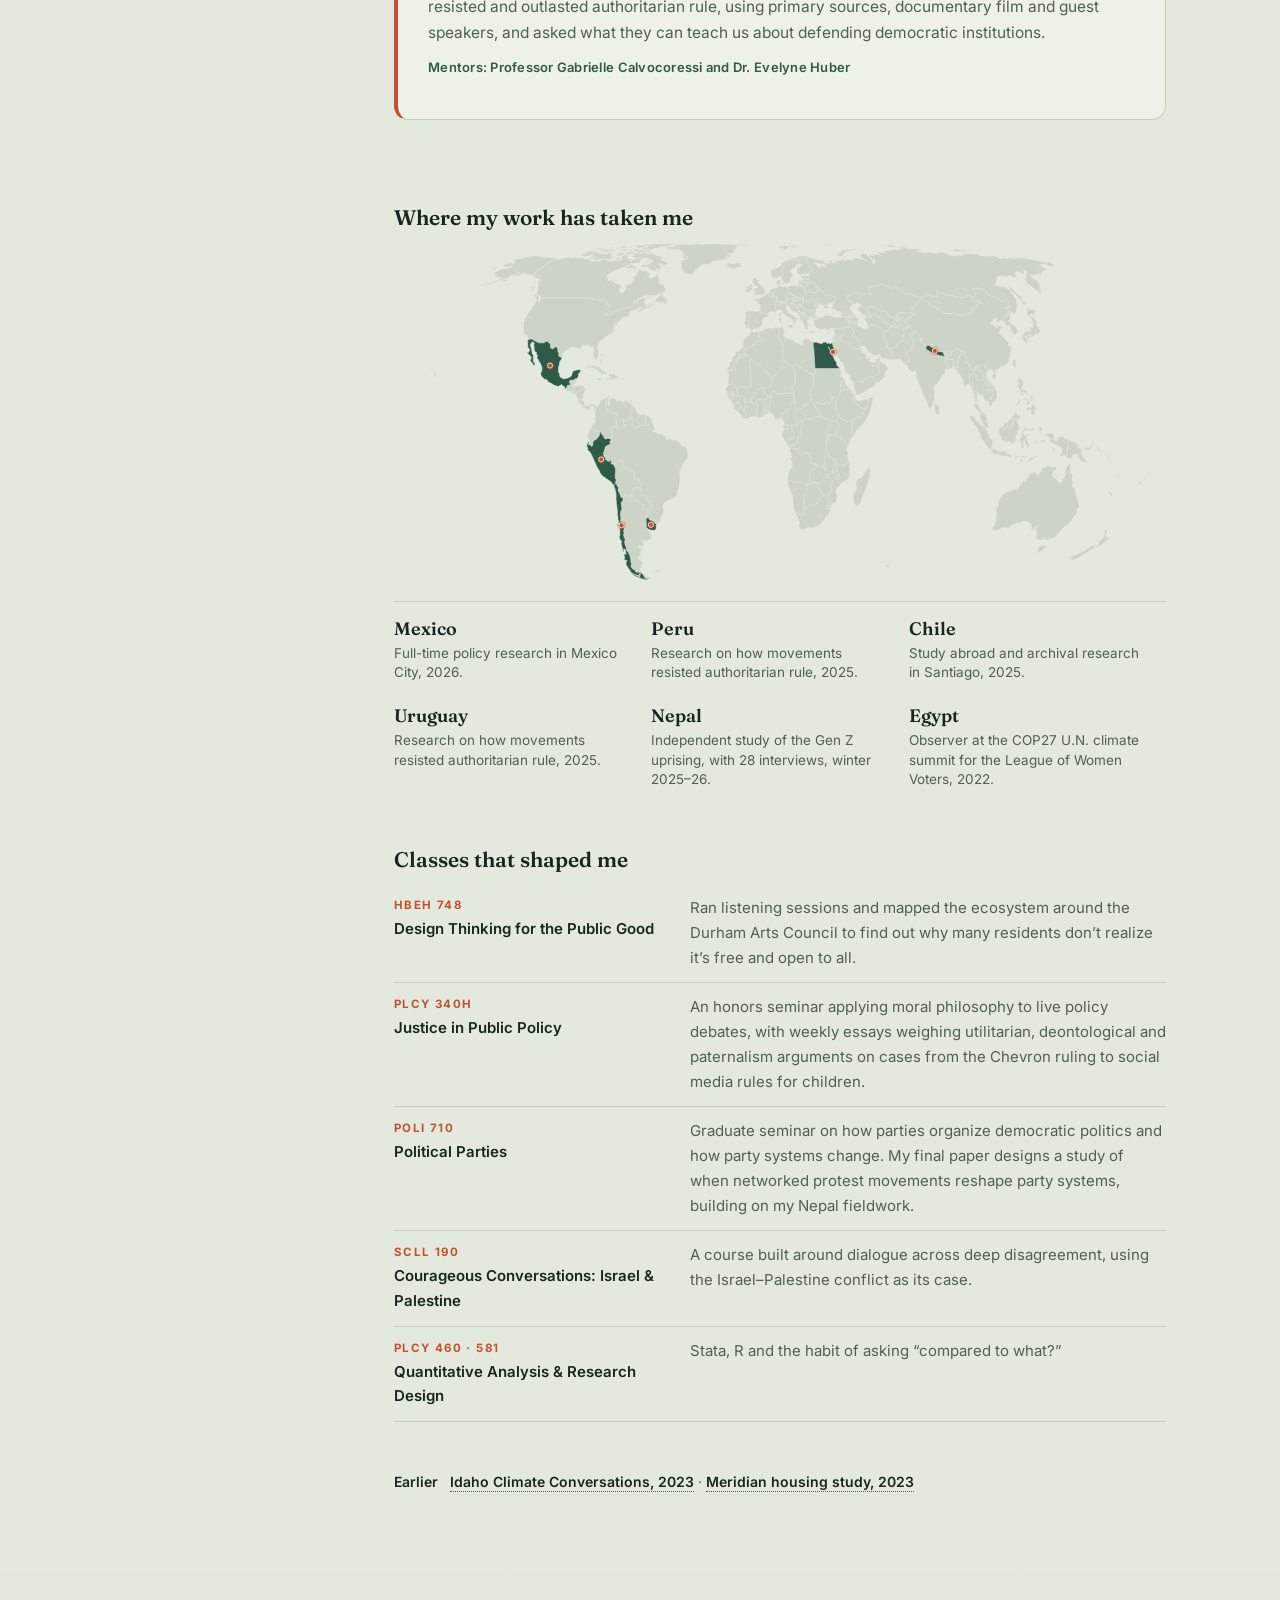
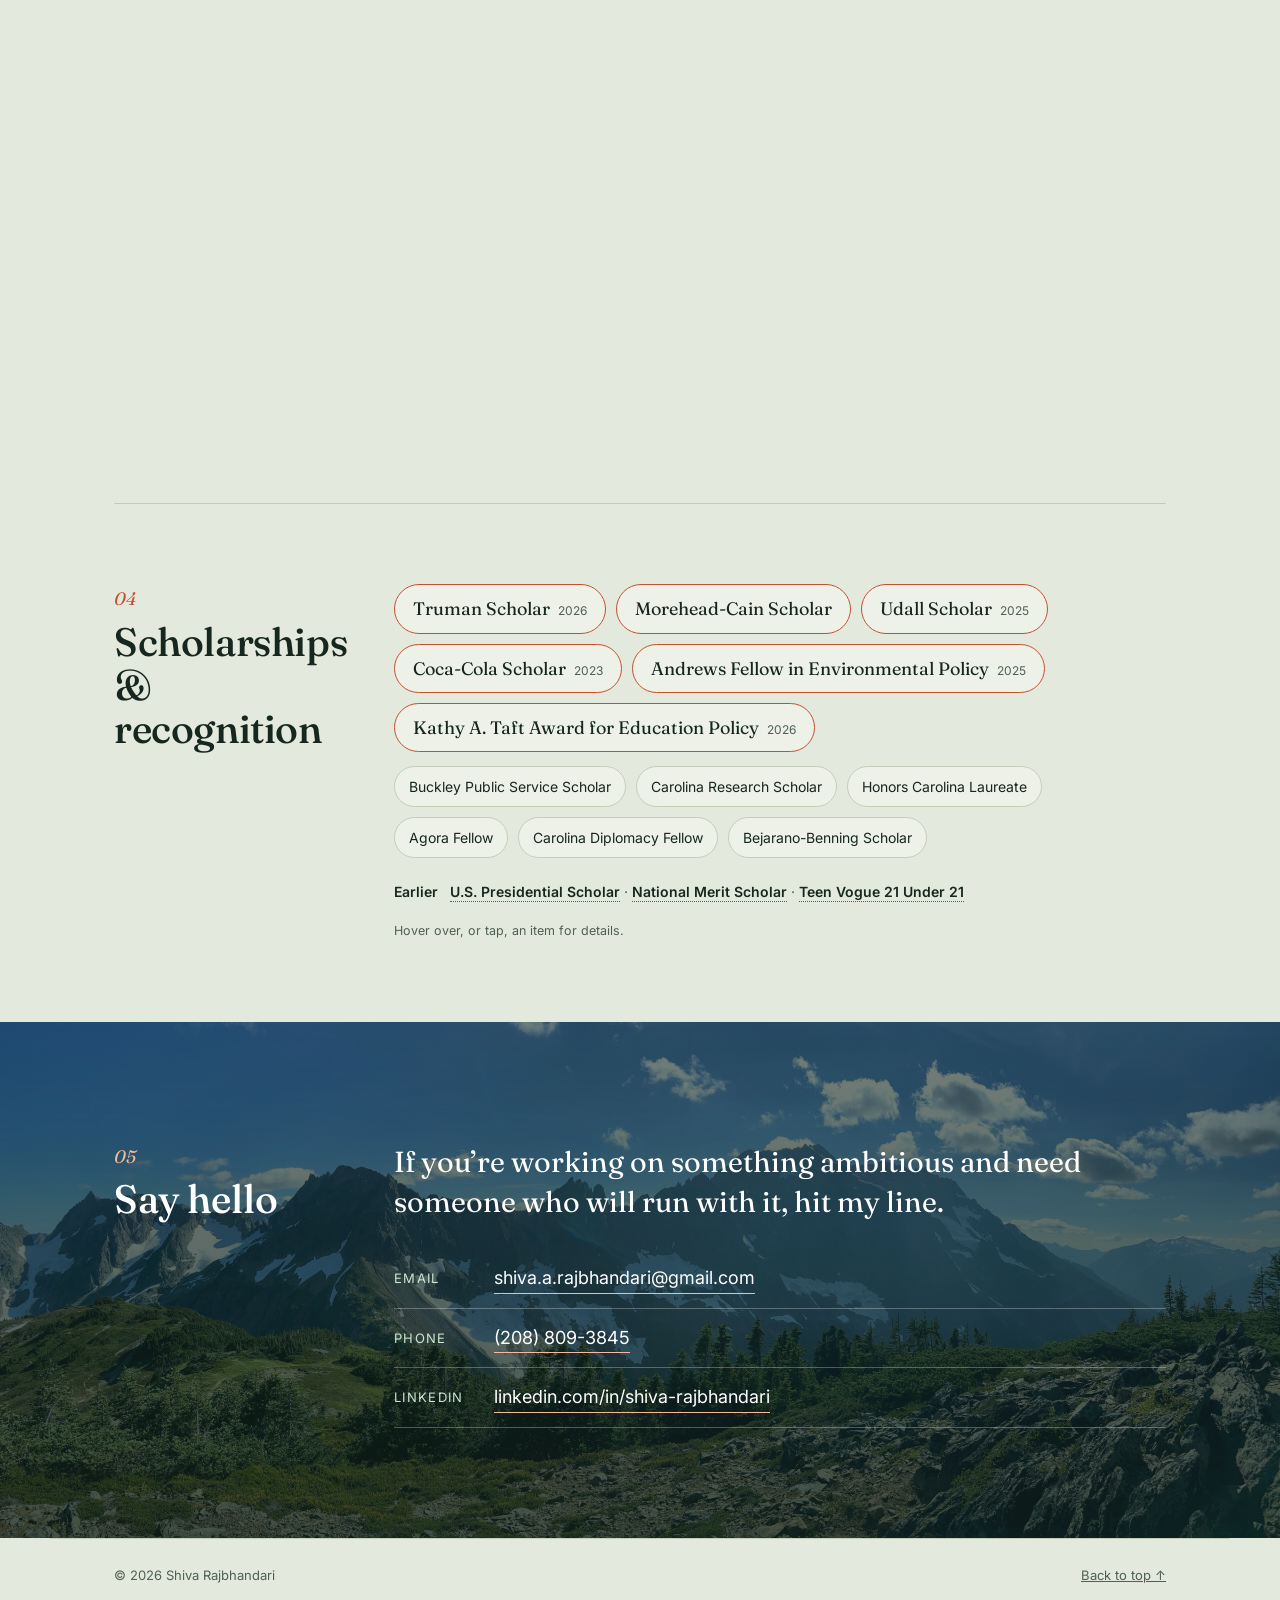
==== commit e21cb837: "Link organizations in Currently section Co-Authored-By: Claude Sonnet 5 <noreply@anthropic.com>" ====
--- a/index.html
+++ b/index.html
@@ -92,7 +92,7 @@
 .paper-grid{grid-column:2;display:grid;grid-template-columns:1fr 1fr;gap:20px}
 .paper{background:var(--paper);border:1px solid var(--line);border-radius:14px;padding:26px}
 .paper p:not(.tag){margin:10px 0 14px;font-size:15px;color:var(--muted)}
-.paper a,.orcid a{color:var(--accent);font-weight:600;text-decoration:none;border-bottom:1px solid currentColor}
+.now-grid p a,.paper a,.orcid a{color:var(--accent);font-weight:600;text-decoration:none;border-bottom:1px solid currentColor}
 .classes{grid-column:2;margin-top:10px}
 .classes ul{list-style:none;padding:0;margin-top:12px}
 .classes li{display:grid;grid-template-columns:280px 1fr;gap:16px;padding:12px 0;border-bottom:1px solid var(--line);font-size:15px}
@@ -280,17 +280,17 @@
       <article class="card reveal">
         <p class="tag">Chartering</p>
         <h3>A student-run credit union</h3>
-        <p>President of Carolina Students&rsquo; Financial, working to charter the only not-for-profit financial institution run by students at a public university. A team of 45 has raised $406K in equity and $1.65M in deposit pledges.</p>
+        <p>President of <a href="https://carolinastudentsfinancial.org" target="_blank" rel="noopener">Carolina Students&rsquo; Financial</a>, working to charter the only not-for-profit financial institution run by students at a public university. A team of 45 has raised $406K in equity and $1.65M in deposit pledges.</p>
       </article>
       <article class="card reveal">
         <p class="tag">Researching</p>
         <h3>Climate policy, with an LLM</h3>
-        <p>Research and Policy Analyst at UNC&rsquo;s Data-Driven EnviroLab, building a language model to read heat action plans from cities worldwide and surface what works.</p>
+        <p>Research and Policy Analyst at UNC&rsquo;s <a href="https://datadrivenlab.org/" target="_blank" rel="noopener">Data-Driven EnviroLab</a>, building a language model to read heat action plans from cities worldwide and surface what works.</p>
       </article>
       <article class="card reveal">
         <p class="tag">Designing</p>
         <h3>For the public good</h3>
-        <p>Working with Innovate Carolina&rsquo;s Design Innovation for the Public Good office while finishing an accelerated Master of Public Policy in Policy Design and Innovation.</p>
+        <p>Working with Innovate Carolina&rsquo;s <a href="https://innovate.unc.edu/design-and-innovation-for-the-public-good/" target="_blank" rel="noopener">Design Innovation for the Public Good</a> office while finishing an accelerated Master of Public Policy in Policy Design and Innovation.</p>
       </article>
     </div>
   </section>
